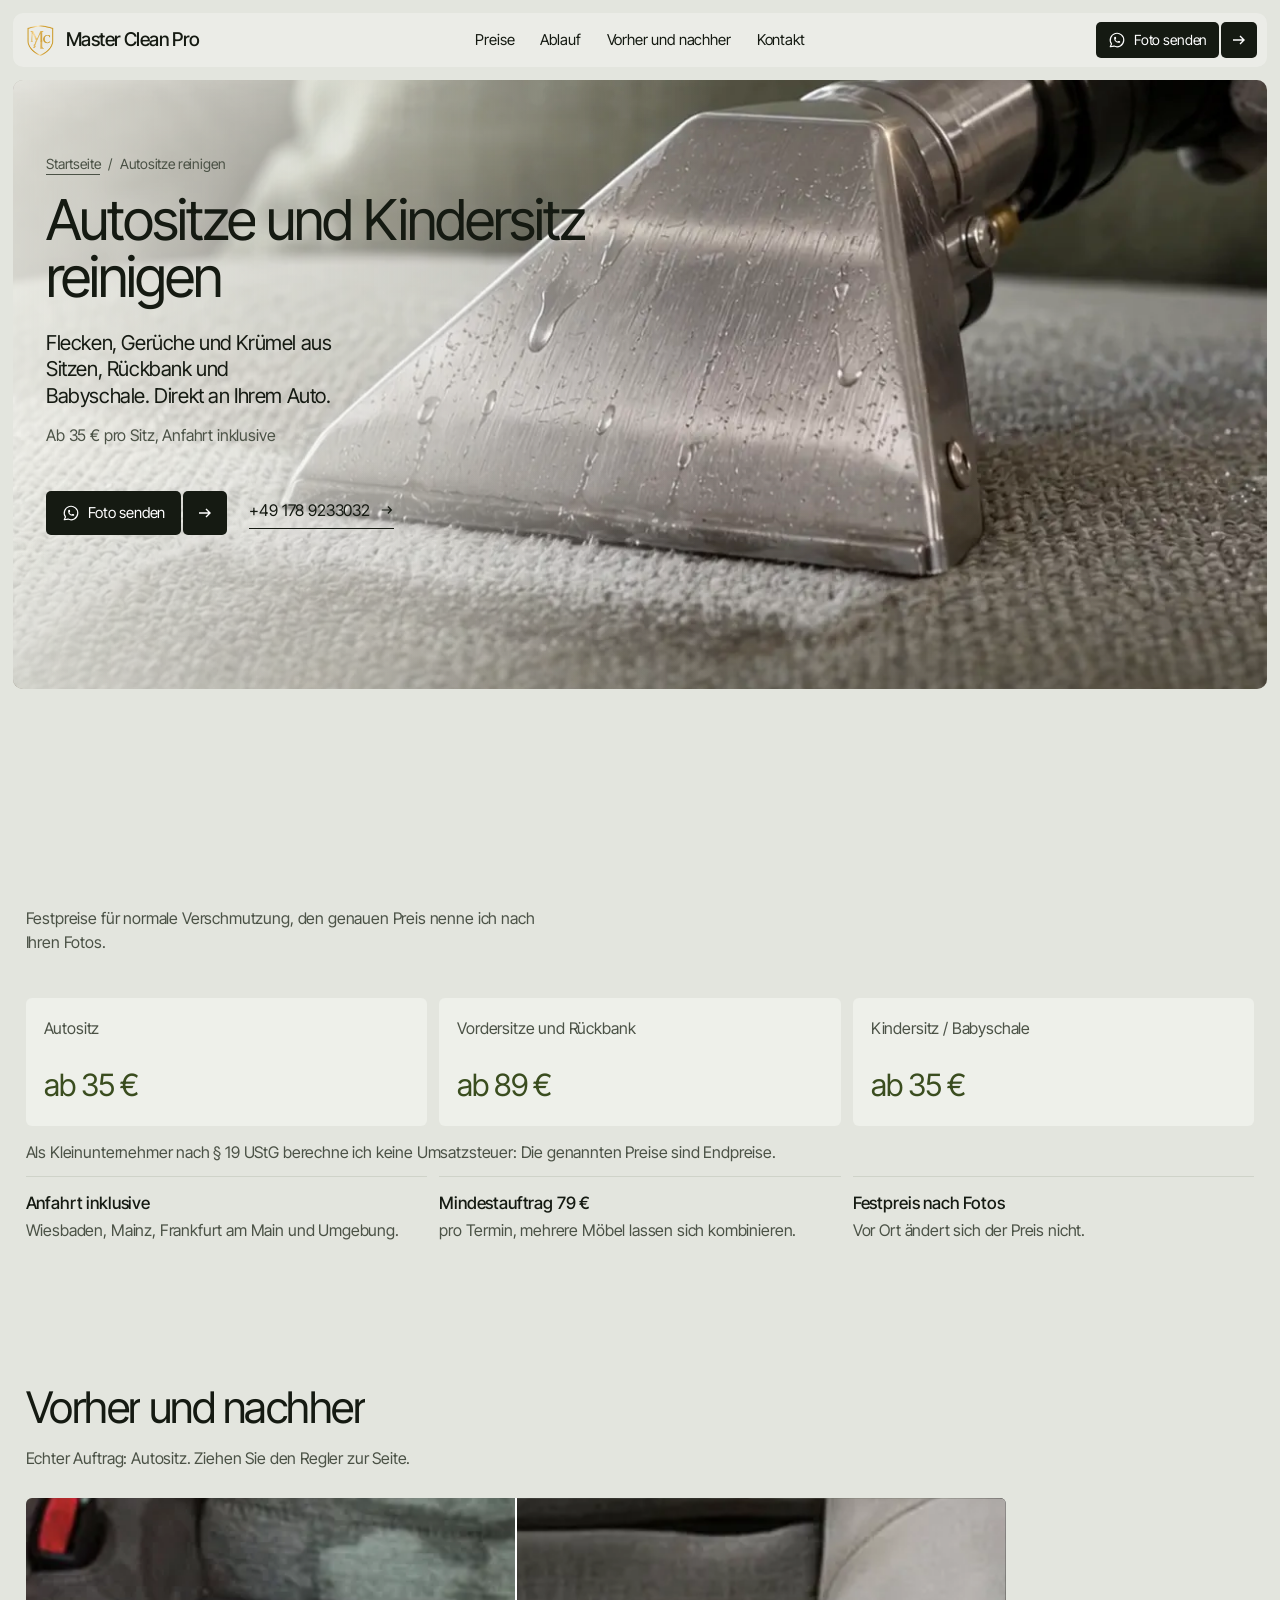
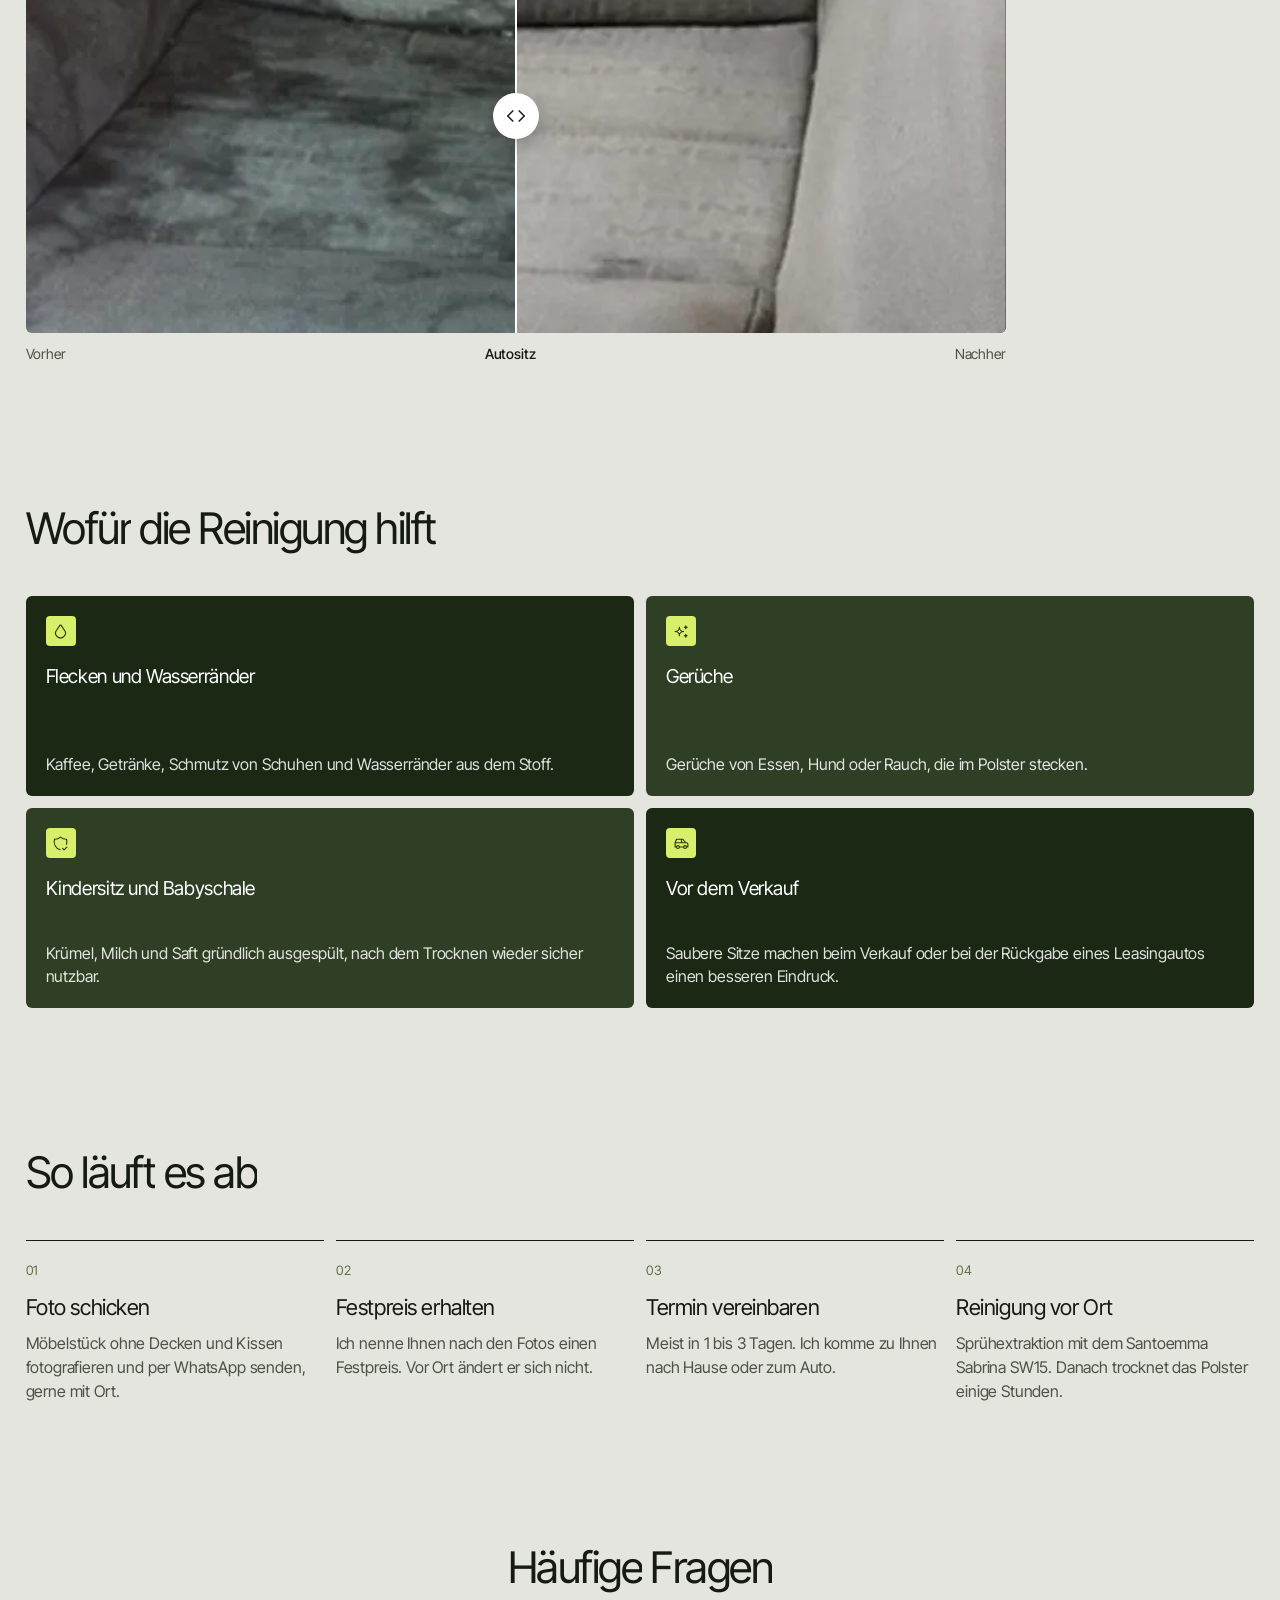
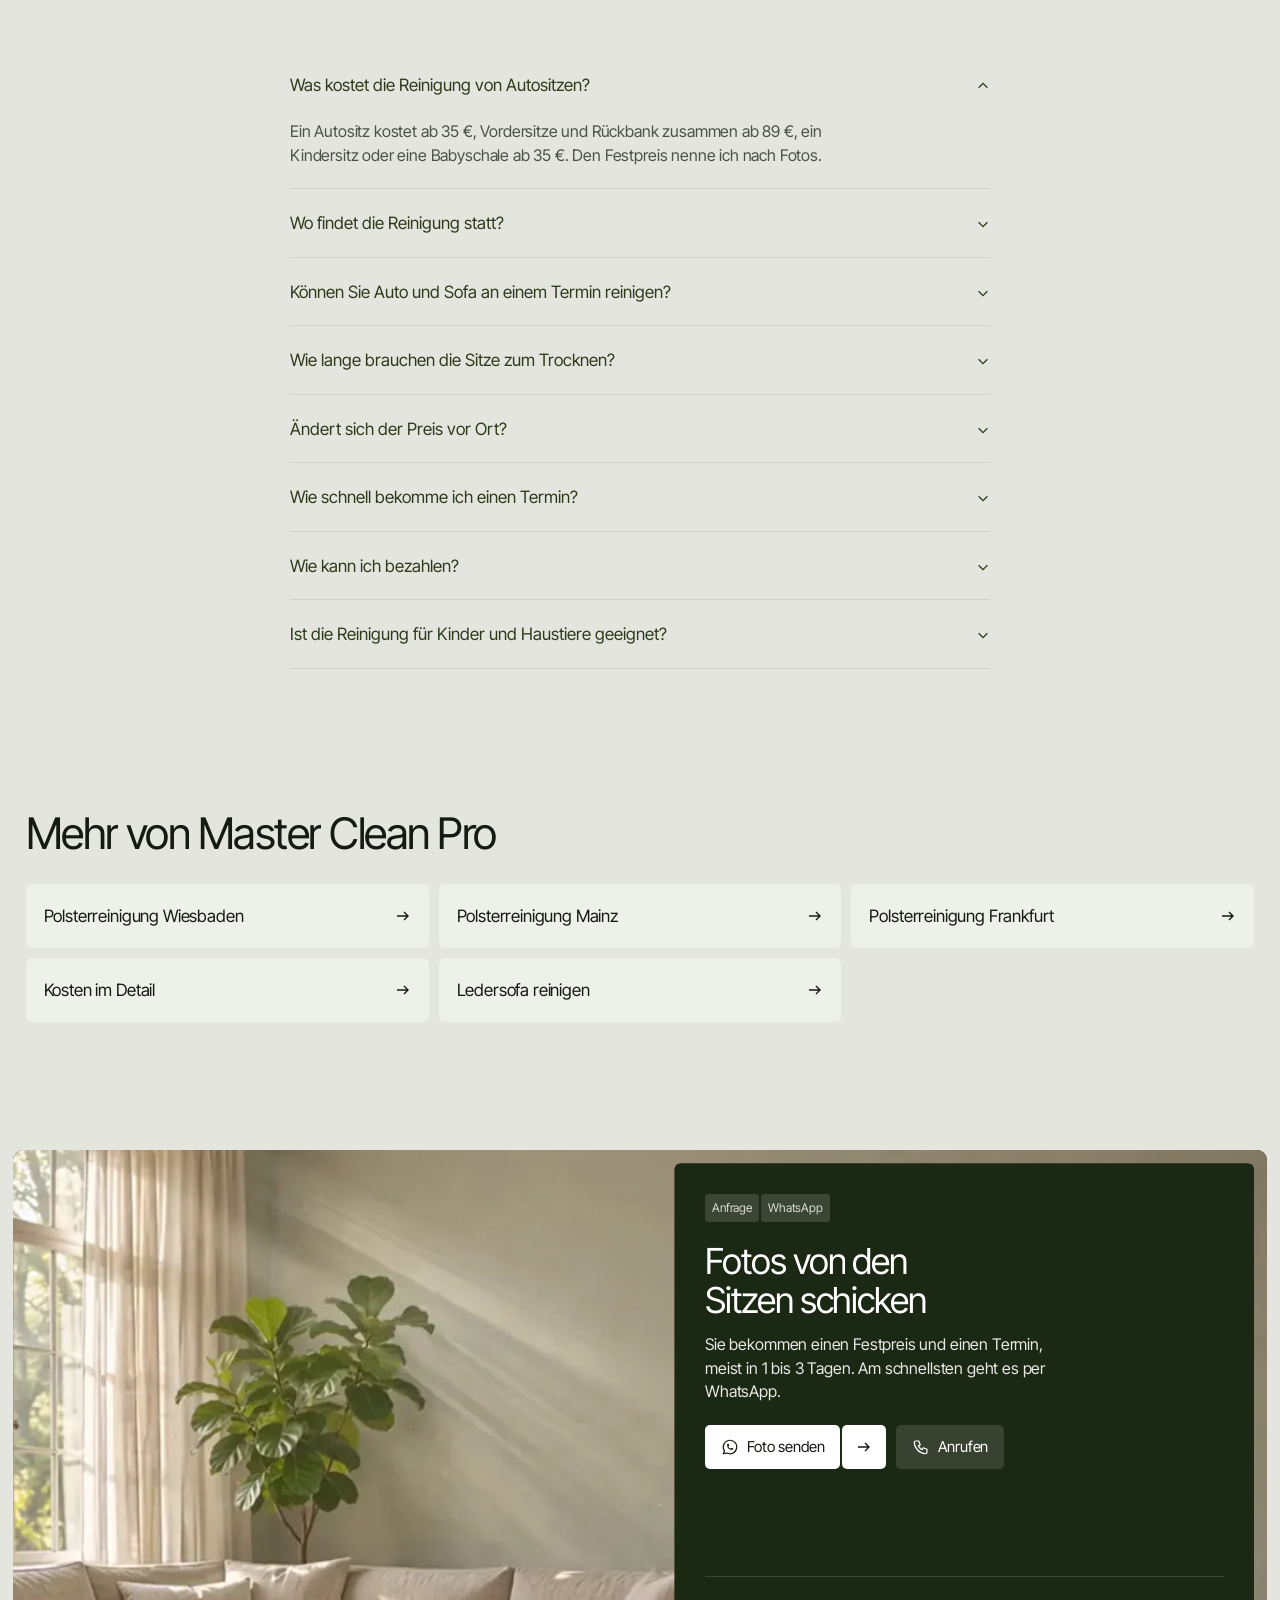
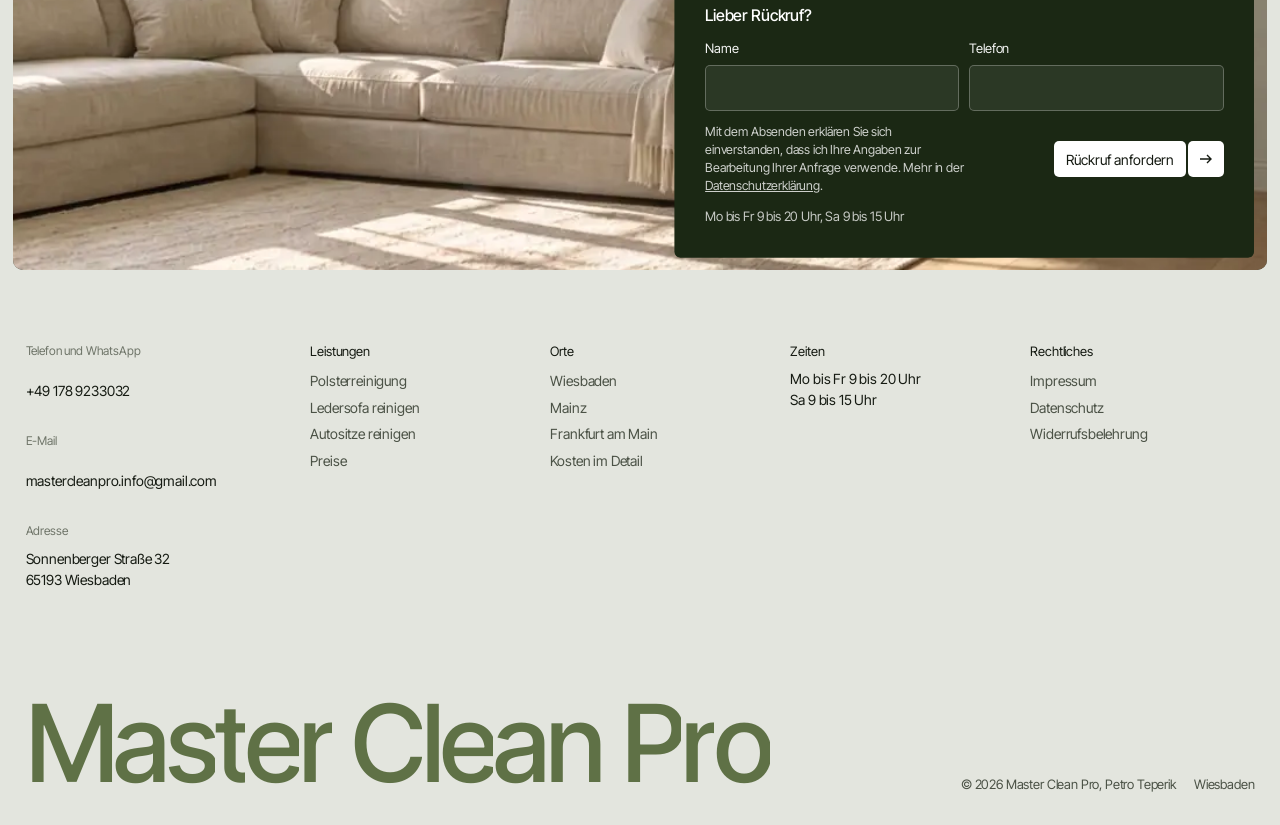
==== autositze-reinigen.html @ b805bb96 "Neue Website: Kundenweg, Leder- und Autositz-Seiten, robots/sitemap" ====
<!doctype html>
<html lang="de">
<head>
<meta charset="utf-8">
<meta name="viewport" content="width=device-width, initial-scale=1">
<title>Autositze reinigen in Wiesbaden, Mainz, Frankfurt: ab 35 € | Master Clean Pro</title>
<meta name="description" content="Autositze, Rückbank und Kindersitz vor Ort reinigen lassen: ab 35 € pro Sitz, komplett ab 89 €. Festpreis nach Fotos per WhatsApp, Anfahrt in Wiesbaden, Mainz und Frankfurt inklusive.">
<link rel="canonical" href="https://mastercleanpro.de/autositze-reinigen.html">
<meta property="og:type" content="website"><meta property="og:title" content="Autositze reinigen in Wiesbaden, Mainz, Frankfurt: ab 35 € | Master Clean Pro"><meta property="og:description" content="Autositze, Rückbank und Kindersitz vor Ort reinigen lassen: ab 35 € pro Sitz, komplett ab 89 €. Festpreis nach Fotos per WhatsApp, Anfahrt in Wiesbaden, Mainz und Frankfurt inklusive.">
<meta property="og:locale" content="de_DE"><meta name="theme-color" content="#e3e5de">
<link rel="icon" href="assets/img/mark.png">
<link rel="preload" href="assets/fonts/inter-tight-latin.woff2" as="font" type="font/woff2" crossorigin>
<link rel="stylesheet" href="assets/site.css">
<script type="application/ld+json">{"@context": "https://schema.org", "@graph": [{"@type": "BreadcrumbList", "itemListElement": [{"@type": "ListItem", "position": 1, "name": "Startseite", "item": "https://mastercleanpro.de/"}, {"@type": "ListItem", "position": 2, "name": "Autositze reinigen", "item": "https://mastercleanpro.de/autositze-reinigen.html"}]}, {"@type": "Service", "name": "Autositzreinigung", "serviceType": "Autositzreinigung", "provider": {"@id": "https://mastercleanpro.de/#business", "@type": "LocalBusiness", "name": "Master Clean Pro", "telephone": "+49 178 9233032", "address": {"@type": "PostalAddress", "streetAddress": "Sonnenberger Straße 32", "postalCode": "65193", "addressLocality": "Wiesbaden", "addressCountry": "DE"}}, "areaServed": [{"@type": "City", "name": "Wiesbaden"}, {"@type": "City", "name": "Mainz"}, {"@type": "City", "name": "Frankfurt am Main"}]}, {"@type": "FAQPage", "mainEntity": [{"@type": "Question", "name": "Was kostet die Reinigung von Autositzen?", "acceptedAnswer": {"@type": "Answer", "text": "Ein Autositz kostet ab 35 €, Vordersitze und Rückbank zusammen ab 89 €, ein Kindersitz oder eine Babyschale ab 35 €. Den Festpreis nenne ich nach Fotos."}}, {"@type": "Question", "name": "Wo findet die Reinigung statt?", "acceptedAnswer": {"@type": "Answer", "text": "Direkt an Ihrem Auto, zum Beispiel vor Ihrem Haus. Ich bringe das Sprühextraktionsgerät mit."}}, {"@type": "Question", "name": "Können Sie Auto und Sofa an einem Termin reinigen?", "acceptedAnswer": {"@type": "Answer", "text": "Ja, gerne. Dann zählt beides zusammen zum Mindestauftrag von 79 € pro Termin."}}, {"@type": "Question", "name": "Wie lange brauchen die Sitze zum Trocknen?", "acceptedAnswer": {"@type": "Answer", "text": "In der Regel einige Stunden, je nach Stoff, Temperatur und Belüftung. Lassen Sie die Fenster am besten einen Spalt offen."}}, {"@type": "Question", "name": "Ändert sich der Preis vor Ort?", "acceptedAnswer": {"@type": "Answer", "text": "Nein. Der Preis, den ich nach Ihren Fotos nenne, ist ein Festpreis. Vor Ort kommt nichts dazu."}}, {"@type": "Question", "name": "Wie schnell bekomme ich einen Termin?", "acceptedAnswer": {"@type": "Answer", "text": "Meist in 1 bis 3 Tagen. Schicken Sie die Fotos, dann schlage ich Ihnen gleich einen Termin vor."}}, {"@type": "Question", "name": "Wie kann ich bezahlen?", "acceptedAnswer": {"@type": "Answer", "text": "Bar, per Überweisung oder mit PayPal."}}, {"@type": "Question", "name": "Ist die Reinigung für Kinder und Haustiere geeignet?", "acceptedAnswer": {"@type": "Answer", "text": "Ja. Ich spüle das Polster mit dem Extraktionsgerät gründlich aus, sodass Schmutz und Rückstände entfernt werden. Nach dem vollständigen Trocknen kann das Möbelstück wieder sicher genutzt werden."}}]}]}</script>
</head>
<body id="top" class="subpage">
<a class="skip" href="#main">Zum Inhalt springen</a>
<header class="nav" id="nav">
  <a class="logo" href="index.html#top" aria-label="Master Clean Pro, Startseite"><img src="assets/img/mark.png" alt="" width="30" height="32">Master Clean Pro</a>
  <nav class="links" aria-label="Hauptmenü">
    <a href="index.html#preise">Preise</a><a href="index.html#ablauf">Ablauf</a><a href="index.html#vorher-nachher">Vorher und nachher</a><a href="index.html#kontakt">Kontakt</a>
  </nav>
  <a class="btn" href="https://wa.me/491789233032?text=Hallo%20Petro%2C%20ich%20m%C3%B6chte%20eine%20Reinigung%20anfragen.%20Fotos%20und%20meinen%20Ort%20schicke%20ich%20gleich." target="_blank" rel="noopener"><span class="lb"><svg class="i" viewBox="0 0 24 24" fill="none" stroke="currentColor" stroke-width="1.6" stroke-linecap="round" stroke-linejoin="round" aria-hidden="true"><path d="M3 21l1.65 -3.8a9 9 0 1 1 3.4 2.9l-5.05 .9" /> <path d="M9 10a.5 .5 0 0 0 1 0v-1a.5 .5 0 0 0 -1 0v1a5 5 0 0 0 5 5h1a.5 .5 0 0 0 0 -1h-1a.5 .5 0 0 0 0 1" /></svg>Foto senden</span><span class="sq" aria-hidden="true"><svg viewBox="0 0 16 16"><path d="M2 8h11M9 4l4 4-4 4"/></svg><svg viewBox="0 0 16 16"><path d="M2 8h11M9 4l4 4-4 4"/></svg></span></a>
  <button class="burger" id="burger" aria-label="Menü öffnen" aria-expanded="false" aria-controls="mnav"><i></i></button>
</header>
<div class="mnav" id="mnav" aria-hidden="true">
  <a href="index.html#preise">Preise</a><a href="index.html#ablauf">Ablauf</a><a href="index.html#vorher-nachher">Vorher und nachher</a><a href="index.html#kontakt">Kontakt</a>
  <a class="btn" href="https://wa.me/491789233032?text=Hallo%20Petro%2C%20ich%20m%C3%B6chte%20eine%20Reinigung%20anfragen.%20Fotos%20und%20meinen%20Ort%20schicke%20ich%20gleich." target="_blank" rel="noopener"><span class="lb"><svg class="i" viewBox="0 0 24 24" fill="none" stroke="currentColor" stroke-width="1.6" stroke-linecap="round" stroke-linejoin="round" aria-hidden="true"><path d="M3 21l1.65 -3.8a9 9 0 1 1 3.4 2.9l-5.05 .9" /> <path d="M9 10a.5 .5 0 0 0 1 0v-1a.5 .5 0 0 0 -1 0v1a5 5 0 0 0 5 5h1a.5 .5 0 0 0 0 -1h-1a.5 .5 0 0 0 0 1" /></svg>Foto senden</span><span class="sq" aria-hidden="true"><svg viewBox="0 0 16 16"><path d="M2 8h11M9 4l4 4-4 4"/></svg><svg viewBox="0 0 16 16"><path d="M2 8h11M9 4l4 4-4 4"/></svg></span></a>
</div>

<main id="main">
<section class="hero subhero" aria-label="Autositze und Kindersitz reinigen">
  <div class="frame">
    <div class="media" id="heroMedia"><video class="vid" muted loop playsinline preload="none" poster="assets/img/schritte-poster.webp" data-src="assets/video/schritte.mp4" data-src-m="assets/video/schritte-m.mp4" aria-hidden="true"></video></div>
    <div class="veil"></div>
    <div class="copy" id="heroCopy">
      <nav class="crumbs rv" aria-label="Brotkrumen"><a href="index.html">Startseite</a><span aria-hidden="true">/</span><span>Autositze reinigen</span></nav>
      <h1 class="split">Autositze und Kindersitz reinigen</h1>
      <p class="sub rv" data-d="350">Flecken, Gerüche und Krümel aus Sitzen, Rückbank und Babyschale. Direkt an Ihrem Auto.</p>
      <p class="facts rv" data-d="500">Ab 35 € pro Sitz, Anfahrt inklusive</p>
      <div class="acts rv" data-d="650">
        <a class="btn" href="https://wa.me/491789233032?text=Hallo%20Petro%2C%20ich%20m%C3%B6chte%20Autositze%20reinigen%20lassen.%20Fotos%20und%20meinen%20Ort%20schicke%20ich%20gleich." target="_blank" rel="noopener"><span class="lb"><svg class="i" viewBox="0 0 24 24" fill="none" stroke="currentColor" stroke-width="1.6" stroke-linecap="round" stroke-linejoin="round" aria-hidden="true"><path d="M3 21l1.65 -3.8a9 9 0 1 1 3.4 2.9l-5.05 .9" /> <path d="M9 10a.5 .5 0 0 0 1 0v-1a.5 .5 0 0 0 -1 0v1a5 5 0 0 0 5 5h1a.5 .5 0 0 0 0 -1h-1a.5 .5 0 0 0 0 1" /></svg>Foto senden</span><span class="sq" aria-hidden="true"><svg viewBox="0 0 16 16"><path d="M2 8h11M9 4l4 4-4 4"/></svg><svg viewBox="0 0 16 16"><path d="M2 8h11M9 4l4 4-4 4"/></svg></span></a>
        <a class="lnk" href="tel:+491789233032">+49 178 9233032 <svg viewBox="0 0 16 16"><path d="M2 8h11M9 4l4 4-4 4"/></svg></a>
      </div>
    </div>
  </div>
</section>
<section class="sec prices" id="preise"><div class="inner"><h2 class="h2 split">Preise Autositze</h2><p class="lead rv">Festpreise für normale Verschmutzung, den genauen Preis nenne ich nach Ihren Fotos.</p>
<div class="pgrid"><div class="pc rv"><span>Autositz</span><b>ab 35 €</b></div><div class="pc rv"><span>Vordersitze und Rückbank</span><b>ab 89 €</b></div><div class="pc rv"><span>Kindersitz / Babyschale</span><b>ab 35 €</b></div></div>
<p class="ust rv">Als Kleinunternehmer nach § 19 UStG berechne ich keine Umsatzsteuer: Die genannten Preise sind Endpreise.</p>
<div class="pfoot"><div class="rv"><b>Anfahrt inklusive</b>Wiesbaden, Mainz, Frankfurt am Main und Umgebung.</div><div class="rv"><b>Mindestauftrag 79 €</b>pro Termin, mehrere Möbel lassen sich kombinieren.</div><div class="rv"><b>Festpreis nach Fotos</b>Vor Ort ändert sich der Preis nicht.</div></div>
</div></section>
<section class="sec" style="padding-top:0"><div class="inner narrow2"><h2 class="h2 split">Vorher und nachher</h2><p class="lead rv">Echter Auftrag: Autositz. Ziehen Sie den Regler zur Seite.</p>
<div class="rv" style="margin-top:28px"><div class="ba wide" style="--x:50%"><img src="assets/img/auto-vorher.webp" width="712" height="492" alt="Autositz vor der Reinigung" loading="lazy"><img class="after" src="assets/img/auto-nachher.webp" width="712" height="492" alt="Autositz nach der Reinigung" loading="lazy"><div class="hand"><span><svg viewBox="0 0 24 24"><path d="M9 6l-6 6 6 6M15 6l6 6-6 6"/></svg></span></div><input type="range" min="0" max="100" value="50" aria-label="Vorher und nachher vergleichen: Autositz"></div>
<div class="bacap"><span>Vorher</span><b>Autositz</b><span>Nachher</span></div></div></div></section>
<section class="sec cards2" style="padding-top:0"><div class="inner"><h2 class="h2 split">Wofür die Reinigung hilft</h2><div class="c2grid"><div class="glass2 rv"><span class="chip"><svg class="i" viewBox="0 0 24 24" fill="none" stroke="currentColor" stroke-width="1.6" stroke-linecap="round" stroke-linejoin="round" aria-hidden="true"><path d="M7.502 19.423c2.602 2.105 6.395 2.105 8.996 0c2.602 -2.105 3.262 -5.708 1.566 -8.546l-4.89 -7.26c-.42 -.625 -1.287 -.803 -1.936 -.397a1.376 1.376 0 0 0 -.41 .397l-4.893 7.26c-1.695 2.838 -1.035 6.441 1.567 8.546z" /></svg></span><h3>Flecken und Wasserränder</h3><p>Kaffee, Getränke, Schmutz von Schuhen und Wasserränder aus dem Stoff.</p></div><div class="glass2 rv"><span class="chip"><svg class="i" viewBox="0 0 24 24" fill="none" stroke="currentColor" stroke-width="1.6" stroke-linecap="round" stroke-linejoin="round" aria-hidden="true"><path d="M16 18a2 2 0 0 1 2 2a2 2 0 0 1 2 -2a2 2 0 0 1 -2 -2a2 2 0 0 1 -2 2zm0 -12a2 2 0 0 1 2 2a2 2 0 0 1 2 -2a2 2 0 0 1 -2 -2a2 2 0 0 1 -2 2zm-7 12a6 6 0 0 1 6 -6a6 6 0 0 1 -6 -6a6 6 0 0 1 -6 6a6 6 0 0 1 6 6z" /></svg></span><h3>Gerüche</h3><p>Gerüche von Essen, Hund oder Rauch, die im Polster stecken.</p></div><div class="glass2 rv"><span class="chip"><svg class="i" viewBox="0 0 24 24" fill="none" stroke="currentColor" stroke-width="1.6" stroke-linecap="round" stroke-linejoin="round" aria-hidden="true"><path d="M11.46 20.846a12 12 0 0 1 -7.96 -14.846a12 12 0 0 0 8.5 -3a12 12 0 0 0 8.5 3a12 12 0 0 1 -.09 7.06" /> <path d="M15 19l2 2l4 -4" /></svg></span><h3>Kindersitz und Babyschale</h3><p>Krümel, Milch und Saft gründlich ausgespült, nach dem Trocknen wieder sicher nutzbar.</p></div><div class="glass2 rv"><span class="chip"><svg class="i" viewBox="0 0 24 24" fill="none" stroke="currentColor" stroke-width="1.6" stroke-linecap="round" stroke-linejoin="round" aria-hidden="true"><path d="M7 17m-2 0a2 2 0 1 0 4 0a2 2 0 1 0 -4 0" /> <path d="M17 17m-2 0a2 2 0 1 0 4 0a2 2 0 1 0 -4 0" /> <path d="M5 17h-2v-6l2 -5h9l4 5h1a2 2 0 0 1 2 2v4h-2m-4 0h-6m-6 -6h15m-6 0v-5" /></svg></span><h3>Vor dem Verkauf</h3><p>Saubere Sitze machen beim Verkauf oder bei der Rückgabe eines Leasingautos einen besseren Eindruck.</p></div></div></div></section>
<section class="sec nsteps" style="padding-top:0"><div class="inner"><h2 class="h2 split">So läuft es ab</h2><ol><li class="rv"><span class="no">01</span><h3>Foto schicken</h3><p>Möbelstück ohne Decken und Kissen fotografieren und per WhatsApp senden, gerne mit Ort.</p></li><li class="rv"><span class="no">02</span><h3>Festpreis erhalten</h3><p>Ich nenne Ihnen nach den Fotos einen Festpreis. Vor Ort ändert er sich nicht.</p></li><li class="rv"><span class="no">03</span><h3>Termin vereinbaren</h3><p>Meist in 1 bis 3 Tagen. Ich komme zu Ihnen nach Hause oder zum Auto.</p></li><li class="rv"><span class="no">04</span><h3>Reinigung vor Ort</h3><p>Sprühextraktion mit dem Santoemma Sabrina SW15. Danach trocknet das Polster einige Stunden.</p></li></ol></div></section>
<section class="sec faq" id="fragen" style="padding-top:0"><div class="inner"><h2 class="h2 split">Häufige Fragen</h2><ul id="faq"><li class="rv open"><button aria-expanded="true">Was kostet die Reinigung von Autositzen?<svg viewBox="0 0 16 16"><path d="m3 6 5 5 5-5"/></svg></button><div class="a"><div><p>Ein Autositz kostet ab 35 €, Vordersitze und Rückbank zusammen ab 89 €, ein Kindersitz oder eine Babyschale ab 35 €. Den Festpreis nenne ich nach Fotos.</p></div></div></li><li class="rv"><button aria-expanded="false">Wo findet die Reinigung statt?<svg viewBox="0 0 16 16"><path d="m3 6 5 5 5-5"/></svg></button><div class="a"><div><p>Direkt an Ihrem Auto, zum Beispiel vor Ihrem Haus. Ich bringe das Sprühextraktionsgerät mit.</p></div></div></li><li class="rv"><button aria-expanded="false">Können Sie Auto und Sofa an einem Termin reinigen?<svg viewBox="0 0 16 16"><path d="m3 6 5 5 5-5"/></svg></button><div class="a"><div><p>Ja, gerne. Dann zählt beides zusammen zum Mindestauftrag von 79 € pro Termin.</p></div></div></li><li class="rv"><button aria-expanded="false">Wie lange brauchen die Sitze zum Trocknen?<svg viewBox="0 0 16 16"><path d="m3 6 5 5 5-5"/></svg></button><div class="a"><div><p>In der Regel einige Stunden, je nach Stoff, Temperatur und Belüftung. Lassen Sie die Fenster am besten einen Spalt offen.</p></div></div></li><li class="rv"><button aria-expanded="false">Ändert sich der Preis vor Ort?<svg viewBox="0 0 16 16"><path d="m3 6 5 5 5-5"/></svg></button><div class="a"><div><p>Nein. Der Preis, den ich nach Ihren Fotos nenne, ist ein Festpreis. Vor Ort kommt nichts dazu.</p></div></div></li><li class="rv"><button aria-expanded="false">Wie schnell bekomme ich einen Termin?<svg viewBox="0 0 16 16"><path d="m3 6 5 5 5-5"/></svg></button><div class="a"><div><p>Meist in 1 bis 3 Tagen. Schicken Sie die Fotos, dann schlage ich Ihnen gleich einen Termin vor.</p></div></div></li><li class="rv"><button aria-expanded="false">Wie kann ich bezahlen?<svg viewBox="0 0 16 16"><path d="m3 6 5 5 5-5"/></svg></button><div class="a"><div><p>Bar, per Überweisung oder mit PayPal.</p></div></div></li><li class="rv"><button aria-expanded="false">Ist die Reinigung für Kinder und Haustiere geeignet?<svg viewBox="0 0 16 16"><path d="m3 6 5 5 5-5"/></svg></button><div class="a"><div><p>Ja. Ich spüle das Polster mit dem Extraktionsgerät gründlich aus, sodass Schmutz und Rückstände entfernt werden. Nach dem vollständigen Trocknen kann das Möbelstück wieder sicher genutzt werden.</p></div></div></li></ul></div></section>
<section class="sec rels" style="padding-top:0"><div class="inner"><h2 class="h2 split">Mehr von Master Clean Pro</h2><div class="rgrid"><a class="rl rv" href="index.html">Polsterreinigung Wiesbaden<svg viewBox="0 0 16 16"><path d="M2 8h11M9 4l4 4-4 4"/></svg></a><a class="rl rv" href="polsterreinigung-mainz.html">Polsterreinigung Mainz<svg viewBox="0 0 16 16"><path d="M2 8h11M9 4l4 4-4 4"/></svg></a><a class="rl rv" href="polsterreinigung-frankfurt.html">Polsterreinigung Frankfurt<svg viewBox="0 0 16 16"><path d="M2 8h11M9 4l4 4-4 4"/></svg></a><a class="rl rv" href="polsterreinigung-kosten.html">Kosten im Detail<svg viewBox="0 0 16 16"><path d="M2 8h11M9 4l4 4-4 4"/></svg></a><a class="rl rv" href="ledersofa-reinigen.html">Ledersofa reinigen<svg viewBox="0 0 16 16"><path d="M2 8h11M9 4l4 4-4 4"/></svg></a></div></div></section>
<section class="cta" id="kontakt" aria-labelledby="t-cta">
  <div class="frame" id="ctaFrame">
    <div class="bg" id="ctaBg" aria-hidden="true"><video class="vid" muted loop playsinline preload="none" poster="assets/img/anfrage-poster.webp" data-src="assets/video/anfrage.mp4" data-src-m="assets/video/anfrage-m.mp4"></video></div>
    <div class="panel on-dark" id="ctaPanel">
      <span class="tag on-dark"><span>Anfrage</span><span>WhatsApp</span></span>
      <h2 class="split" id="t-cta">Fotos von den Sitzen schicken</h2>
      <p class="ptxt">Sie bekommen einen Festpreis und einen Termin, meist in 1 bis 3 Tagen. Am schnellsten geht es per WhatsApp.</p>
      <div class="acts">
        <a class="btn light" href="https://wa.me/491789233032?text=Hallo%20Petro%2C%20ich%20m%C3%B6chte%20Autositze%20reinigen%20lassen.%20Fotos%20und%20meinen%20Ort%20schicke%20ich%20gleich." target="_blank" rel="noopener"><span class="lb"><svg class="i" viewBox="0 0 24 24" fill="none" stroke="currentColor" stroke-width="1.6" stroke-linecap="round" stroke-linejoin="round" aria-hidden="true"><path d="M3 21l1.65 -3.8a9 9 0 1 1 3.4 2.9l-5.05 .9" /> <path d="M9 10a.5 .5 0 0 0 1 0v-1a.5 .5 0 0 0 -1 0v1a5 5 0 0 0 5 5h1a.5 .5 0 0 0 0 -1h-1a.5 .5 0 0 0 0 1" /></svg>Foto senden</span><span class="sq" aria-hidden="true"><svg viewBox="0 0 16 16"><path d="M2 8h11M9 4l4 4-4 4"/></svg><svg viewBox="0 0 16 16"><path d="M2 8h11M9 4l4 4-4 4"/></svg></span></a>
        <a class="btn" href="tel:+491789233032"><span class="lb" style="background:rgba(255,255,255,.12)"><svg class="i" viewBox="0 0 24 24" fill="none" stroke="currentColor" stroke-width="1.6" stroke-linecap="round" stroke-linejoin="round" aria-hidden="true"><path d="M5 4h4l2 5l-2.5 1.5a11 11 0 0 0 5 5l1.5 -2.5l5 2v4a2 2 0 0 1 -2 2a16 16 0 0 1 -15 -15a2 2 0 0 1 2 -2" /></svg>Anrufen</span></a>
      </div>
      <form class="form" id="form" action="mailto:mastercleanpro.info@gmail.com" method="post" enctype="text/plain" novalidate>
        <h3>Lieber Rückruf?</h3>
        <div class="flds"><label>Name<input name="name" autocomplete="name" required></label><label>Telefon<input name="phone" type="tel" autocomplete="tel" inputmode="tel" required></label></div>
        <label class="hp" aria-hidden="true">Website<input name="website" tabindex="-1" autocomplete="off"></label>
        <div class="row2"><small>Mit dem Absenden erklären Sie sich einverstanden, dass ich Ihre Angaben zur Bearbeitung Ihrer Anfrage verwende. Mehr in der <a href="datenschutz.html">Datenschutzerklärung</a>.</small>
        <button class="btn light sm" type="submit"><span class="lb">Rückruf anfordern</span><span class="sq" aria-hidden="true"><svg viewBox="0 0 16 16"><path d="M2 8h11M9 4l4 4-4 4"/></svg><svg viewBox="0 0 16 16"><path d="M2 8h11M9 4l4 4-4 4"/></svg></span></button></div>
        <p class="st" id="formSt" role="status" hidden></p>
      </form>
      <p class="hours">Mo bis Fr 9 bis 20 Uhr, Sa 9 bis 15 Uhr</p>
    </div>
  </div>
</section>
</main>
<footer class="foot">
  <div class="inner">
    <div class="fgrid">
      <div>
        <h6>Telefon und WhatsApp</h6><div class="v"><a href="tel:+491789233032">+49 178 9233032</a></div>
        <h6>E-Mail</h6><div class="v"><a href="mailto:mastercleanpro.info@gmail.com">mastercleanpro.info@gmail.com</a></div>
        <h6>Adresse</h6><div class="v">Sonnenberger Straße 32<br>65193 Wiesbaden</div>
      </div>
      <div><div class="t">Leistungen</div>
        <a class="l" href="index.html#leistungen">Polsterreinigung</a><a class="l" href="ledersofa-reinigen.html">Ledersofa reinigen</a><a class="l" href="autositze-reinigen.html">Autositze reinigen</a><a class="l" href="index.html#preise">Preise</a></div>
      <div><div class="t">Orte</div>
        <a class="l" href="index.html#gebiet">Wiesbaden</a><a class="l" href="polsterreinigung-mainz.html">Mainz</a><a class="l" href="polsterreinigung-frankfurt.html">Frankfurt am Main</a><a class="l" href="polsterreinigung-kosten.html">Kosten im Detail</a></div>
      <div><div class="t">Zeiten</div>
        <div class="v">Mo bis Fr 9 bis 20 Uhr<br>Sa 9 bis 15 Uhr</div></div>
      <div><div class="t">Rechtliches</div>
        <a class="l" href="impressum.html">Impressum</a><a class="l" href="datenschutz.html">Datenschutz</a><a class="l" href="widerruf.html">Widerrufsbelehrung</a></div>
    </div>
    <div class="fbot">
      <div class="word" id="fword" data-word="Master Clean Pro" aria-hidden="true"></div>
      <div class="fmeta"><span>© 2026 Master Clean Pro, Petro Teperik</span><span>Wiesbaden</span></div>
    </div>
  </div>
</footer>

<div class="mbar" id="mbar">
  <a href="https://wa.me/491789233032?text=Hallo%20Petro%2C%20ich%20m%C3%B6chte%20eine%20Reinigung%20anfragen.%20Fotos%20und%20meinen%20Ort%20schicke%20ich%20gleich." target="_blank" rel="noopener"><svg class="i" viewBox="0 0 24 24" fill="none" stroke="currentColor" stroke-width="1.6" stroke-linecap="round" stroke-linejoin="round" aria-hidden="true"><path d="M3 21l1.65 -3.8a9 9 0 1 1 3.4 2.9l-5.05 .9" /> <path d="M9 10a.5 .5 0 0 0 1 0v-1a.5 .5 0 0 0 -1 0v1a5 5 0 0 0 5 5h1a.5 .5 0 0 0 0 -1h-1a.5 .5 0 0 0 0 1" /></svg>Foto senden</a>
  <a href="tel:+491789233032"><svg class="i" viewBox="0 0 24 24" fill="none" stroke="currentColor" stroke-width="1.6" stroke-linecap="round" stroke-linejoin="round" aria-hidden="true"><path d="M5 4h4l2 5l-2.5 1.5a11 11 0 0 0 5 5l1.5 -2.5l5 2v4a2 2 0 0 1 -2 2a16 16 0 0 1 -15 -15a2 2 0 0 1 2 -2" /></svg>Anrufen</a>
</div>

<script src="assets/js/lenis.min.js" defer></script>
<script src="assets/js/site.js" defer></script>
</body>
</html>
---- assets/site.css ----
/* Master Clean Pro auf Basis des Terrena-Systems (Tokens, Rahmen, Split-Buttons, Reveals). */
@font-face{font-family:"Inter Tight";src:url(fonts/inter-tight-latin.woff2) format("woff2");font-weight:300 700;font-style:normal;font-display:swap}
:root{
  --bg:#e3e5de;--bg-2:#eceee8;--card:#eef0ea;--ink:#151a12;--ink-2:#4b5246;--muted:#6f7569;--line:#cfd3c9;
  --panel:#1b2814;--moss:#5f7146;--moss-2:#6f8250;--lime:#d7ef6b;
  --r:10px;--gutter:clamp(10px,1vw,14px);--pad:clamp(16px,2vw,28px);--ease:cubic-bezier(.22,1,.36,1);
  --wrap:1360px;--navh:54px
}
*{box-sizing:border-box;margin:0;padding:0}
html.lenis,html.lenis body{height:auto}.lenis.lenis-smooth{scroll-behavior:auto!important}
html{-webkit-text-size-adjust:100%}
body{background:var(--bg);color:var(--ink);font-family:"Inter Tight",system-ui,sans-serif;font-weight:400;letter-spacing:-.01em;
  -webkit-font-smoothing:antialiased;overflow-x:hidden;font-size:16px;line-height:1.5}
img,video,canvas{display:block;max-width:100%}
a{color:inherit;text-decoration:none}
button{font:inherit;color:inherit;background:none;border:0;cursor:pointer}
.i{width:1em;height:1em;flex:none}
.skip{position:absolute;left:-999px;top:8px;background:var(--ink);color:#fff;padding:8px 12px;border-radius:5px;z-index:100}
.skip:focus{left:8px}
:focus-visible{outline:2px solid var(--moss);outline-offset:3px;border-radius:4px}

/* Tag (Pill-Paar) */
.tag{display:inline-flex;gap:2px;font-size:12px;color:var(--ink-2)}
.tag span{background:rgba(120,130,110,.18);padding:5px 7px;border-radius:3px}
.on-dark .tag span,.tag.on-dark span{background:rgba(255,255,255,.14);color:rgba(255,255,255,.8)}

/* Split-Button */
.btn{display:inline-flex;gap:2px;align-items:stretch;height:44px;font-size:15px;white-space:nowrap}
.btn .lb{display:inline-flex;align-items:center;gap:8px;padding:0 16px;border-radius:5px;background:var(--ink);color:#fff;transition:background .5s var(--ease)}
.btn .lb .i{font-size:18px}
.btn .sq{position:relative;width:44px;border-radius:5px;background:var(--ink);color:#fff;overflow:hidden;transition:background .5s var(--ease)}
.btn .sq svg{position:absolute;left:50%;top:50%;width:16px;height:16px;margin:-8px 0 0 -8px;fill:none;stroke:currentColor;stroke-width:1.4;transition:transform .5s var(--ease)}
.btn .sq svg+svg{transform:translateX(-260%)}
.btn:hover .lb,.btn:hover .sq{background:#2c3a22}
.btn:hover .sq svg:first-child{transform:translateX(260%)}.btn:hover .sq svg+svg{transform:none}
.btn:active{transform:translateY(1px)}
.btn.light .lb,.btn.light .sq{background:#fff;color:var(--ink)}
.btn.light:hover .lb,.btn.light:hover .sq{background:var(--lime)}
.btn.sm{height:36px;font-size:14px}.btn.sm .sq{width:36px}.btn.sm .lb{padding:0 12px}
.lnk{display:inline-flex;align-items:center;gap:10px;font-size:16px;padding-bottom:6px;border-bottom:1px solid currentColor}
.lnk svg{width:14px;height:14px;fill:none;stroke:currentColor;stroke-width:1.4;transition:transform .5s var(--ease)}
.lnk:hover svg{transform:translateX(5px)}

/* Reveals */
/* ohne blur(): WebKit (Safari) stürzt mit blur-Reveals + backdrop-filter ab */
.rv{opacity:0;transform:translateY(28px);transition:opacity 1.1s var(--ease),transform 1.1s var(--ease)}
.rv.in{opacity:1;transform:none}
.split .w{display:inline-block;overflow:hidden;vertical-align:top;padding-bottom:.08em;margin-bottom:-.08em}
.split .w>span{display:inline-block;transform:translateY(105%);transition:transform 1.1s var(--ease)}
.split.in .w>span{transform:none}
.dim{color:var(--ink-2)}

/* NAV */
.nav{position:fixed;top:var(--gutter);left:var(--gutter);right:var(--gutter);height:var(--navh);padding:0 10px 0 14px;border-radius:var(--r);
  background:rgba(236,238,233,.84);backdrop-filter:blur(14px);-webkit-backdrop-filter:blur(14px);z-index:50;display:flex;align-items:center;justify-content:space-between;
  transition:transform .6s var(--ease)}
.nav.hide{transform:translateY(calc(-100% - 20px))}
.logo{display:flex;align-items:center;gap:9px;font-size:19px;font-weight:500;letter-spacing:-.03em}
.logo img{width:30px;height:32px}
.nav .links{position:absolute;left:50%;transform:translateX(-50%);display:flex;gap:26px;font-size:15px}
.nav .links a{position:relative;padding:4px 0}
.nav .links a::after{content:"";position:absolute;left:0;right:0;bottom:0;height:1px;background:currentColor;transform:scaleX(0);transform-origin:right;transition:transform .5s var(--ease)}
.nav .links a:hover::after{transform:scaleX(1);transform-origin:left}
.nav .btn{height:36px;font-size:14px}.nav .btn .sq{width:36px}.nav .btn .lb{padding:0 12px}
.burger{display:none;width:44px;height:44px;border-radius:6px;background:var(--ink);position:relative}
.burger i{position:absolute;left:50%;top:50%;width:16px;height:1.5px;margin:-.75px 0 0 -8px;background:#fff;box-shadow:0 -5px 0 #fff,0 5px 0 #fff;transition:.4s var(--ease)}
.menu-open .burger i{box-shadow:none;transform:rotate(45deg)}
.menu-open .burger i::after{content:"";position:absolute;inset:0;background:#fff;transform:rotate(90deg)}
.mnav{position:fixed;inset:0;z-index:49;background:rgba(227,229,222,.97);backdrop-filter:blur(10px);display:flex;flex-direction:column;justify-content:center;
  gap:14px;padding:0 24px;opacity:0;pointer-events:none;transition:opacity .5s var(--ease)}
.mnav a{font-size:38px;letter-spacing:-.03em;line-height:1.15}
.mnav .btn{margin-top:18px;font-size:16px}
.menu-open .mnav{opacity:1;pointer-events:auto}

/* HERO */
.hero{height:100svh;min-height:600px;max-height:1100px;padding:calc(2*var(--gutter) + var(--navh)) var(--gutter) var(--gutter)}
.hero .frame{position:relative;height:100%;border-radius:var(--r);overflow:hidden;background:#d8d6cd}
.hero .media{position:absolute;inset:0;will-change:transform}
.hero .media img,.hero .media video{position:absolute;inset:0;width:100%;height:100%;object-fit:cover;object-position:right center}
.hero .media img.kb{animation:kb 22s var(--ease) infinite alternate;transform-origin:70% 55%}
@keyframes kb{from{transform:scale(1.02) rotate(0)}to{transform:scale(1.09) rotate(.8deg)}}
.hero canvas{position:absolute;inset:0;width:100%;height:100%;pointer-events:none}
.hero .veil{position:absolute;inset:0;background:linear-gradient(90deg,rgba(246,243,236,.86) 0,rgba(246,243,236,.55) 34%,transparent 58%),linear-gradient(0deg,rgba(20,24,18,.22),transparent 35%)}
.hero .copy{position:absolute;left:clamp(18px,2.6vw,38px);top:clamp(40px,12%,130px);max-width:min(560px,52%);color:var(--ink)}
.hero h1{font-weight:400;font-size:clamp(40px,4.8vw,72px);line-height:1.02;letter-spacing:-.035em}
.hero .sub{margin-top:clamp(16px,2vw,24px);font-size:clamp(18px,1.6vw,23px);line-height:1.3;letter-spacing:-.02em;max-width:24ch}
.hero .facts{margin-top:14px;font-size:15px;color:var(--ink-2)}
.hero .acts{margin-top:clamp(24px,3.4vw,44px);display:flex;gap:22px;align-items:center;flex-wrap:wrap}
.hero .card{position:absolute;left:clamp(14px,1.8vw,22px);bottom:clamp(14px,1.8vw,22px);width:min(360px,calc(100% - 28px));padding:10px;display:flex;gap:16px;border-radius:8px;
  background:rgba(62,74,52,.6);backdrop-filter:blur(16px);-webkit-backdrop-filter:blur(16px);border:1px solid rgba(255,255,255,.14);color:#fff}
.hero .card .th{width:96px;height:96px;border-radius:4px;overflow:hidden;flex:none;background:#eceee9}
.hero .card .th img{width:100%;height:100%;object-fit:cover;transition:transform 1.2s var(--ease)}
.hero .card:hover .th img{transform:scale(1.08) rotate(4deg)}
.hero .card b{display:block;font-weight:500;font-size:16px;margin-top:4px}
.hero .card small{display:block;font-size:13px;opacity:.9;margin:4px 0 12px;line-height:1.35}
.word{position:absolute;right:clamp(10px,1.5vw,22px);bottom:clamp(-8px,-.5vw,0px);display:flex;font-weight:500;font-size:clamp(70px,11vw,200px);line-height:.95;
  letter-spacing:-.05em;color:#fff;pointer-events:none;text-shadow:0 2px 40px rgba(20,24,18,.25)}
.word .ch{display:inline-block;overflow:hidden;padding-right:.01em}
.word .ch>span{display:inline-block;transform:translateY(110%) rotate(12deg);transform-origin:0 100%;transition:transform 1.4s var(--ease)}
.word.in .ch>span{transform:none}

/* Sections */
.sec{padding:clamp(80px,10vw,140px) var(--pad)}
.inner{max-width:var(--wrap);margin:0 auto}
.h2{font-weight:400;font-size:clamp(32px,3.4vw,50px);line-height:1.05;letter-spacing:-.035em;margin-top:14px}
.lead{font-size:17px;color:var(--ink-2);max-width:60ch;margin-top:16px;line-height:1.5}
.head{display:flex;justify-content:space-between;align-items:flex-end;gap:24px;margin-bottom:clamp(36px,5vw,64px);flex-wrap:wrap}

/* 01 Problem */
.prob{text-align:center}
.island{position:relative;width:min(980px,100%);margin:clamp(20px,4vw,40px) auto 0;aspect-ratio:16/10}
.island .float{position:absolute;inset:6% 10%;animation:float 7s ease-in-out infinite}
.island .float img{width:100%;height:100%;object-fit:cover;border-radius:50% 50% 46% 54%/56% 52% 48% 44%;
  -webkit-mask-image:radial-gradient(ellipse 50% 50% at 50% 50%,#000 70%,transparent 100%);mask-image:radial-gradient(ellipse 50% 50% at 50% 50%,#000 70%,transparent 100%)}
@keyframes float{0%,100%{transform:translateY(-10px) rotate(-.4deg)}50%{transform:translateY(10px) rotate(.4deg)}}
.stat{position:absolute;width:clamp(160px,15vw,200px);padding:12px 14px 14px;border-radius:4px;background:rgba(80,94,66,.74);backdrop-filter:blur(10px);-webkit-backdrop-filter:blur(10px);
  color:#fff;text-align:left;opacity:0;transform:translateY(20px) scale(.96);transition:opacity 1s var(--ease),transform 1s var(--ease)}
.stat.in{opacity:1;transform:none}
.stat .n{font-size:clamp(24px,2.2vw,30px);margin-bottom:10px;letter-spacing:-.02em}
.stat .l{font-size:13px;line-height:1.35;opacity:.95}
.s1{left:0;top:16%}.s2{right:0;top:22%}.s3{left:57%;bottom:4%}
.para{max-width:780px;margin:clamp(30px,5vw,60px) auto 0;text-align:left;font-size:clamp(21px,1.9vw,26px);line-height:1.3;letter-spacing:-.02em}
.para .pw{color:rgba(80,92,70,.3);transition:color .35s}.para .pw.on{color:#3d4f22}

/* 02 Leistungen */
.grid4{display:grid;grid-template-columns:repeat(4,1fr);gap:12px}
.svc{background:var(--card);border-radius:6px;padding:18px;aspect-ratio:9/10;min-height:270px;display:flex;flex-direction:column}
.chip{width:30px;height:30px;border-radius:4px;background:#344a1c;color:var(--lime);display:grid;place-items:center;font-size:17px}
.svc h3{font-weight:400;font-size:clamp(19px,1.5vw,22px);line-height:1.15;margin-top:18px;letter-spacing:-.02em}
.svc p{font-size:14px;line-height:1.45;color:var(--ink-2);margin-top:10px}
.svc .ft{margin-top:auto;display:flex;align-items:center;justify-content:space-between;gap:10px;padding-top:16px}
.svc .pr{font-size:15px}.svc .pr b{font-weight:500;font-size:20px;letter-spacing:-.02em}
.ph{border-radius:6px;overflow:hidden;aspect-ratio:9/10;min-height:270px;position:relative}
.ph img{width:100%;height:100%;object-fit:cover;transform:scale(1.15);transition:transform 1.6s var(--ease)}
.ph.in img{transform:none}.ph:hover img{transform:scale(1.05)}
.ph figcaption{position:absolute;left:0;right:0;bottom:0;padding:28px 12px 10px;font-size:13px;color:#fff;background:linear-gradient(0deg,rgba(20,24,18,.55),transparent)}
.c2{grid-column:2}.c3{grid-column:3}.c1{grid-column:1}.c4{grid-column:4}

/* 03 Ablauf */
.how{height:340vh;padding:0 var(--gutter);position:relative}
.how .stick{position:sticky;top:0;height:100svh;padding:calc(2*var(--gutter) + var(--navh)) 0 var(--gutter)}
.how .frame{position:relative;height:100%;border-radius:var(--r);overflow:hidden;background:#cfd2cb}
.how .media{position:absolute;inset:0 30% 0 0;overflow:hidden}
.how .media img{width:100%;height:100%;object-fit:cover;object-position:center 30%;animation:orbit 18s ease-in-out infinite alternate}
@keyframes orbit{from{transform:scale(1.06) translate(-1.5%,0) rotate(-.6deg)}to{transform:scale(1.12) translate(1.5%,-1%) rotate(.6deg)}}
.how .panel{position:absolute;top:clamp(10px,1vw,14px);right:clamp(10px,1vw,14px);bottom:clamp(10px,1vw,14px);width:min(48%,580px);background:var(--panel);border-radius:6px;
  padding:clamp(20px,2.4vw,34px);color:#fff;display:flex;flex-direction:column}
.how h2{font-weight:400;font-size:clamp(24px,2.2vw,32px);letter-spacing:-.03em;line-height:1.1;margin-top:16px;max-width:16ch}
.steps{margin-top:clamp(22px,5vh,56px);display:flex;flex-direction:column;gap:2px}
.steps button{text-align:left;font-size:clamp(30px,3vw,44px);line-height:1.14;letter-spacing:-.03em;color:rgba(255,255,255,.35);filter:blur(2px);width:max-content;
  transition:color .6s var(--ease),filter .6s var(--ease),transform .6s var(--ease)}
.steps button.on{color:#fff;filter:none;transform:translateX(6px)}
.how .bot{margin-top:auto;display:flex;gap:clamp(18px,3vw,40px);align-items:flex-end}
.how .bot .th{width:clamp(84px,8vw,112px);aspect-ratio:1;border-radius:5px;border:3px solid rgba(255,255,255,.12);overflow:hidden;flex:none}
.how .bot .th img{width:100%;height:100%;object-fit:cover}
.how .txt{max-width:300px;margin-left:auto}
.how .txt h4{font-weight:500;font-size:16px;margin-bottom:8px}
.how .txt p{font-size:14px;line-height:1.45;opacity:.86}
.swap{animation:swap .7s var(--ease)}
@keyframes swap{from{opacity:0;transform:translateY(10px)}to{opacity:1;transform:none}}
.bars{display:flex;gap:4px;margin-top:22px}
.bars i{flex:1;height:2px;background:rgba(255,255,255,.18);position:relative;overflow:hidden}
.bars i b{position:absolute;inset:0;background:var(--lime);transform:scaleX(0);transform-origin:left}
.how .panel .btn{margin-top:20px;align-self:flex-start}

/* 04 Preise + Rechner */
.tabs{display:flex;gap:6px;flex-wrap:wrap}
.tabs button{height:40px;padding:0 14px;border-radius:5px;font-size:15px;color:var(--ink-2);background:rgba(120,130,110,.12);transition:background .4s var(--ease),color .4s}
.tabs button[aria-selected=true]{background:var(--ink);color:#fff}
.calc{display:grid;grid-template-columns:1.25fr 1fr;gap:12px;align-items:start}
.items{display:grid;grid-template-columns:1fr 1fr;gap:12px}
.item{background:var(--card);border-radius:6px;padding:16px;display:flex;flex-direction:column;gap:6px;min-height:150px;transition:box-shadow .4s var(--ease)}
.item.has{box-shadow:inset 0 0 0 1.5px var(--moss)}
.item .t{display:flex;align-items:center;gap:10px;font-size:17px;letter-spacing:-.01em}
.item .t .i{font-size:22px;color:var(--moss)}
.item .d{font-size:13.5px;color:var(--ink-2)}
.item .row{margin-top:auto;display:flex;align-items:center;justify-content:space-between;padding-top:10px}
.item .p{font-size:20px;letter-spacing:-.02em}.item .p small{font-size:13px;color:var(--ink-2)}
.qty{display:flex;align-items:center;gap:4px}
.qty button{width:44px;height:44px;border-radius:5px;background:#fff;display:grid;place-items:center;font-size:18px;transition:background .3s}
.qty button:hover{background:var(--lime)}
.qty output{min-width:26px;text-align:center;font-size:17px}
.item.ask .row a{font-size:14px;border-bottom:1px solid currentColor}
.sum{position:sticky;top:calc(var(--navh) + 2*var(--gutter) + 10px);background:var(--panel);color:#fff;border-radius:6px;padding:clamp(20px,2.4vw,30px);display:flex;flex-direction:column;gap:16px}
.sum .lbl{font-size:13px;opacity:.75}
.sum .tot{font-size:clamp(40px,4vw,58px);letter-spacing:-.04em;line-height:1}
.sum .list{font-size:14px;opacity:.88;min-height:20px}
.goal{display:flex;flex-direction:column;gap:8px;font-size:13px;opacity:.95}
.goal .bar{height:3px;background:rgba(255,255,255,.18);position:relative;border-radius:2px;overflow:hidden}
.goal .bar b{position:absolute;inset:0;background:var(--lime);transform:scaleX(0);transform-origin:left;transition:transform .6s var(--ease)}
.chips{display:flex;flex-wrap:wrap;gap:6px}
.chips button{height:38px;padding:0 12px;border-radius:5px;font-size:14px;background:rgba(255,255,255,.1);color:#fff;transition:background .3s}
.chips button[aria-pressed=true]{background:var(--lime);color:var(--ink)}
.sum .q{font-size:14px;margin-bottom:-6px;opacity:.85}
.sum .note{font-size:13px;opacity:.75;line-height:1.45}
.sum .btn{align-self:stretch}.sum .btn .lb{flex:1;justify-content:center}
.pfoot{display:grid;grid-template-columns:repeat(3,1fr);gap:12px;margin-top:12px}
.pfoot div{border-top:1px solid var(--line);padding-top:14px;font-size:14px;color:var(--ink-2);line-height:1.45}
.pfoot b{display:block;font-weight:500;color:var(--ink);font-size:17px;margin-bottom:4px}

/* Vorher / Nachher */
.ba-grid{display:grid;grid-template-columns:1.35fr 1fr;gap:12px}
.ba{position:relative;border-radius:6px;overflow:hidden;background:#cfd2cb;touch-action:pan-y;user-select:none;-webkit-user-select:none;cursor:ew-resize}
.ba.wide{aspect-ratio:3/2}.ba.tall{aspect-ratio:4/5}
.ba img{position:absolute;inset:0;width:100%;height:100%;object-fit:cover;pointer-events:none}
.ba .after{clip-path:inset(0 0 0 var(--x,50%))}
.ba .hand{position:absolute;top:0;bottom:0;left:var(--x,50%);width:2px;background:#fff;transform:translateX(-1px)}
.ba .hand span{position:absolute;top:50%;left:50%;width:46px;height:46px;margin:-23px 0 0 -23px;border-radius:50%;background:#fff;display:grid;place-items:center;color:var(--ink);box-shadow:0 6px 20px rgba(20,24,18,.25)}
.ba .hand svg{width:22px;height:22px;fill:none;stroke:currentColor;stroke-width:1.6}
.ba input{position:absolute;inset:0;opacity:0;width:100%;cursor:ew-resize}
.bacap{display:flex;justify-content:space-between;font-size:14px;color:var(--ink-2);margin-top:10px}
.bacap b{font-weight:500;color:var(--ink)}

/* 05 Ich komme selbst */
.why{padding:0 var(--gutter)}
.why .frame{position:relative;border-radius:var(--r);overflow:hidden;min-height:min(100svh,920px);padding:clamp(18px,2vw,26px);display:grid;grid-template-columns:minmax(260px,.8fr) 1.6fr;gap:12px;background:#9aa094}
.why .bg{position:absolute;inset:-6% 0;z-index:0}
.why .bg img{width:100%;height:100%;object-fit:cover;filter:saturate(.7) brightness(.72);animation:kb 26s var(--ease) infinite alternate}
.why .bg::after{content:"";position:absolute;inset:0;background:linear-gradient(180deg,rgba(30,38,26,.45),rgba(30,38,26,.2) 50%,rgba(30,38,26,.55))}
.why .who{position:relative;z-index:1;display:flex;flex-direction:column;gap:14px}
.why .pic{border-radius:6px;overflow:hidden;aspect-ratio:4/5;max-height:62vh}
.why .pic img{width:100%;height:100%;object-fit:cover;object-position:center 20%}
.why .right{position:relative;z-index:1;display:flex;flex-direction:column;color:#fff}
.why h2{font-weight:400;font-size:clamp(34px,3.6vw,56px);letter-spacing:-.035em;line-height:1.02;margin-top:14px}
.why .intro{font-size:clamp(17px,1.4vw,20px);line-height:1.4;max-width:34ch;margin-top:16px;opacity:.95}
.gl{display:grid;grid-template-columns:1fr 1fr;gap:12px;margin-top:auto;padding-top:40px}
.glass{background:rgba(70,82,60,.55);backdrop-filter:blur(18px) saturate(1.1);-webkit-backdrop-filter:blur(18px) saturate(1.1);border:1px solid rgba(255,255,255,.12);border-radius:6px;padding:16px;
  min-height:clamp(160px,14vw,200px);display:flex;flex-direction:column;color:#fff}
.glass .chip{background:var(--lime);color:#2a3a12}
.glass h3{font-weight:400;font-size:clamp(17px,1.35vw,20px);margin-top:16px;letter-spacing:-.02em}
.glass p{font-size:14px;opacity:.88;margin-top:auto;padding-top:18px;line-height:1.45}

/* 06 Gebiet */
.area .cols{display:grid;grid-template-columns:repeat(4,1fr);margin-top:clamp(36px,5vw,56px)}
.area .col{border-left:1px solid var(--line);padding-left:clamp(14px,1.6vw,22px)}
.area .big{font-size:clamp(34px,3.8vw,58px);letter-spacing:-.04em;color:#3a4d1f;line-height:1}
.area .col p{font-size:14px;color:var(--ink-2);margin-top:clamp(20px,3vw,36px);line-height:1.45;max-width:26ch}
.area .col a{display:inline-flex;margin-top:12px;font-size:14px;border-bottom:1px solid currentColor}

/* FAQ */
.faq{text-align:center}
.faq ul{list-style:none;max-width:700px;margin:clamp(36px,5vw,60px) auto 0;text-align:left}
.faq li{border-bottom:1px solid var(--line)}
.faq button{width:100%;display:flex;justify-content:space-between;align-items:center;gap:20px;padding:22px 0 20px;font-size:17px;color:#2d3b1b;text-align:left;min-height:48px}
.faq button svg{width:14px;height:14px;flex:none;fill:none;stroke:currentColor;stroke-width:1.5;transition:transform .5s var(--ease)}
.faq li.open button svg{transform:rotate(180deg)}
.faq .a{display:grid;grid-template-rows:0fr;transition:grid-template-rows .7s var(--ease)}
.faq li.open .a{grid-template-rows:1fr}
.faq .a>div{overflow:hidden;min-height:0}
.faq .a p{font-size:15.5px;line-height:1.55;color:var(--ink-2);padding-bottom:20px;max-width:62ch}

/* CTA */
.cta{padding:0 var(--gutter)}
.cta .frame{position:relative;border-radius:var(--r);overflow:hidden;min-height:clamp(560px,82vh,720px);background:#3b4232}
.cta .bg{position:absolute;inset:-8% 0}
.cta .bg img{width:100%;height:100%;object-fit:cover;object-position:right center;animation:kb 24s var(--ease) infinite alternate-reverse}
.cta .panel{position:absolute;top:clamp(10px,1vw,14px);right:clamp(10px,1vw,14px);bottom:clamp(10px,1vw,14px);width:min(50%,580px);background:var(--panel);border-radius:6px;
  padding:clamp(20px,2.4vw,32px);color:#fff;display:flex;flex-direction:column;clip-path:inset(100% 0 0 0 round 6px);transition:clip-path 1.4s var(--ease)}
.cta .panel.in{clip-path:inset(0 0 0 0 round 6px)}
.cta h2{font-weight:400;font-size:clamp(30px,2.8vw,42px);line-height:1.08;letter-spacing:-.03em;margin-top:20px;max-width:14ch}
.cta .ptxt{font-size:15px;opacity:.9;margin-top:14px;max-width:38ch;line-height:1.45}
.cta .acts{display:flex;flex-wrap:wrap;gap:10px;margin-top:22px}
.form{margin-top:auto;padding-top:26px;border-top:1px solid rgba(255,255,255,.14)}
.form h3{font-weight:500;font-size:16px}
.form .flds{display:grid;grid-template-columns:1fr 1fr;gap:10px;margin-top:12px}
.form label{display:flex;flex-direction:column;gap:6px;font-size:13px;opacity:.95}
.form input{height:46px;border-radius:5px;border:1px solid rgba(255,255,255,.28);background:rgba(255,255,255,.08);color:#fff;padding:0 12px;font:inherit;font-size:16px}
.form input::placeholder{color:rgba(255,255,255,.6)}
.form input:focus{outline:2px solid var(--lime);outline-offset:1px}
.form .hp{position:absolute;left:-9999px;width:1px;height:1px;overflow:hidden}
.form .row2{display:flex;align-items:center;justify-content:space-between;gap:14px;margin-top:12px;flex-wrap:wrap}
.form small{font-size:12.5px;opacity:.78;line-height:1.45;max-width:38ch}
.form small a{text-decoration:underline}
.form .st{font-size:14px;margin-top:10px;line-height:1.4}.form .st.ok{color:var(--lime)}.form .st.err{color:#ffd0b8}
.hours{font-size:13px;opacity:.75;margin-top:12px}

/* Footer */
.foot{padding:clamp(48px,6vw,72px) var(--pad) 18px}
.fgrid{display:grid;grid-template-columns:1.2fr 1fr 1fr 1fr 1fr;gap:24px 16px}
.fgrid h6{font-size:12px;font-weight:400;color:var(--muted);margin-bottom:8px}
.fgrid .v{font-size:14px;line-height:1.5;margin-bottom:20px}
.fgrid .t{font-size:13px;margin-bottom:6px}
.fgrid a.l{display:block;font-size:14px;color:var(--ink-2);line-height:1.9}
.fgrid a.l:hover{color:var(--ink)}
.fbot{margin-top:clamp(40px,6vw,80px);display:flex;justify-content:space-between;align-items:flex-end;gap:16px}
#fword{position:static;color:var(--moss);font-size:clamp(60px,10vw,170px);line-height:.9;text-shadow:none}
#fword .ch>span{transform:translateY(110%) rotate(10deg);transition-duration:1.3s}
#fword.in .ch>span{transform:none}
.fmeta{font-size:13px;color:var(--ink-2);display:flex;gap:18px;padding-bottom:12px;flex-wrap:wrap}

/* Mobile Leiste */
.mbar{display:none}

/* Rechtsseiten */
.legal{padding:calc(var(--navh) + 2*var(--gutter) + 50px) var(--pad) 80px}
.legal .inner{max-width:760px}
.legal h1{font-weight:400;font-size:clamp(38px,4vw,58px);letter-spacing:-.035em;line-height:1.05;margin-bottom:28px}
.legal h2{font-weight:500;font-size:20px;margin:34px 0 10px;letter-spacing:-.01em}
.legal p,.legal li{font-size:16px;line-height:1.6;color:#2b3226;margin-bottom:10px}
.legal ul{padding-left:20px}
.legal a{text-decoration:underline}
.legal .todo{background:#f3e7b8;padding:0 4px;border-radius:3px}
.legal .box{background:var(--card);border-radius:6px;padding:18px 20px;margin:14px 0}

/* Responsive */
@media (max-width:1024px){
  .grid4{grid-template-columns:1fr 1fr}.grid4>.sp{display:none}.grid4>*{grid-column:auto!important}
  .fgrid{grid-template-columns:1fr 1fr 1fr}
  .calc{grid-template-columns:1fr}.sum{position:static}
  .why .frame{grid-template-columns:1fr}.why .pic{max-height:none;aspect-ratio:4/3}
  .area .cols{grid-template-columns:1fr 1fr;row-gap:36px}.area .col:nth-child(3){border-left:0;padding-left:0}
}
@media (max-width:760px){
  .nav .links,.nav .btn{display:none}.burger{display:block}
  .hero{min-height:640px;padding-bottom:var(--gutter)}
  .hero .media img{object-position:72% center}
  .hero .veil{background:linear-gradient(180deg,rgba(246,243,236,.9) 0,rgba(246,243,236,.72) 36%,rgba(246,243,236,0) 62%),linear-gradient(0deg,rgba(20,24,18,.35),transparent 40%)}
  .hero .copy{top:28px;left:18px;right:18px;max-width:none}
  .hero h1{font-size:clamp(38px,11vw,50px)}
  .hero .sub{font-size:19px}
  .hero .acts .lnk{display:none}
  .hero .card{bottom:calc(clamp(52px,15vw,74px) + 14px);left:12px;width:calc(100% - 24px);padding:8px;gap:12px}
  .hero .card .th{width:72px;height:72px}
  .word{left:12px;right:12px;justify-content:center;font-size:15.2vw;bottom:-2px}
  .island{aspect-ratio:auto;padding-top:72%}
  .stats{display:grid;grid-template-columns:1fr 1fr;gap:10px;margin-top:10px}
  .stat{position:static;width:auto}.stat:last-child{grid-column:1/-1}
  .para{font-size:21px}
  .grid4{grid-template-columns:1fr}.svc{aspect-ratio:auto;min-height:230px}.ph{aspect-ratio:4/3;min-height:0}
  .how{height:auto;padding:0 var(--gutter)}
  .how .stick{position:static;height:auto;padding:0}
  .how .frame{height:auto;background:transparent;overflow:visible}
  .how .media{position:relative;inset:auto;height:300px;border-radius:var(--r)}
  .how .panel{position:relative;inset:auto;width:auto;margin:-40px 10px 0;min-height:470px}
  .how .txt{margin-left:0}
  .items{grid-template-columns:1fr}
  .item{min-height:0}
  .pfoot{grid-template-columns:1fr}
  .ba-grid{grid-template-columns:1fr}
  .why .frame{padding:14px}
  .gl{grid-template-columns:1fr;padding-top:24px}
  .glass{min-height:0}.glass p{padding-top:10px}
  .cta .frame{min-height:0;padding-top:220px}
  .cta .bg{inset:0}
  .cta .panel{position:relative;inset:auto;width:auto;margin:10px}
  .form .flds{grid-template-columns:1fr}
  .fgrid{grid-template-columns:1fr 1fr}
  .fbot{flex-direction:column;align-items:flex-start}
  #fword{font-size:15.5vw}
  .head{flex-direction:column;align-items:flex-start}
  .mbar{display:grid;grid-template-columns:1.4fr 1fr;gap:6px;position:fixed;left:8px;right:8px;bottom:8px;z-index:48;padding:6px;border-radius:10px;
    background:rgba(236,238,233,.9);backdrop-filter:blur(14px);-webkit-backdrop-filter:blur(14px);box-shadow:0 8px 30px rgba(20,24,18,.18);transition:transform .5s var(--ease)}
  .mbar a{height:50px;border-radius:6px;display:flex;align-items:center;justify-content:center;gap:8px;font-size:16px;background:var(--ink);color:#fff}
  .mbar a+a{background:#fff;color:var(--ink)}
  .mbar .i{font-size:20px}
  .mbar.away{transform:translateY(130%)}
  body{padding-bottom:76px}
}
@media (prefers-reduced-motion:reduce){
  *,*::before,*::after{animation:none!important;transition:none!important}
  .rv,.stat{opacity:1;transform:none;filter:none}
  .split .w>span,.word .ch>span{transform:none}
  .cta .panel{clip-path:none}
  .para .pw{color:#3d4f22}
}

/* Lesbarkeit: Fließtext ab 16 px, Tippziele ab 44 px */
.svc p,.glass p,.how .txt p,.sum .note,.stat .l,.pfoot div,.area .col p,.faq .a p,.cta .ptxt,.hero .card small,.item .d,.lead,.sum .list,.why .intro{font-size:16px}
.stat .l{line-height:1.3}
.hero .card small{line-height:1.3}
.steps button{min-height:44px}
.tabs button{height:44px}
.chips button{height:44px}
@media (max-width:760px){
  .btn.sm{height:44px}.btn.sm .sq{width:44px}
  .hero .card small{display:none}
  .stat .n{font-size:26px}
}
.fgrid .v a{display:inline-flex;align-items:center;min-height:44px}
@media (max-width:760px){.form small{font-size:16px}.fgrid a.l{min-height:44px;display:flex;align-items:center;line-height:1.3}}
/* «Über mich»: lebendiges Licht auf Moos statt Wiederholung des Hero-Bildes */
.why .frame{background:#2a3820}
.why .bg.glow{overflow:hidden}
.why .bg.glow i{position:absolute;border-radius:50%;filter:blur(60px);opacity:.75;will-change:transform}
.why .bg.glow i:nth-child(1){width:60%;height:70%;left:-10%;top:-10%;background:radial-gradient(circle,#6f8250,transparent 70%);animation:g1 16s ease-in-out infinite alternate}
.why .bg.glow i:nth-child(2){width:55%;height:65%;right:-12%;top:20%;background:radial-gradient(circle,#a3ad8c,transparent 70%);opacity:.45;animation:g2 19s ease-in-out infinite alternate}
.why .bg.glow i:nth-child(3){width:50%;height:60%;left:30%;bottom:-20%;background:radial-gradient(circle,#d7ef6b,transparent 70%);opacity:.18;animation:g3 22s ease-in-out infinite alternate}
@keyframes g1{to{transform:translate(18%,12%) scale(1.15)}}
@keyframes g2{to{transform:translate(-20%,-10%) scale(.9)}}
@keyframes g3{to{transform:translate(-25%,-15%) scale(1.2)}}
.why .bg::after{display:none}
/* Vorher/Nachher gleich hoch */
.ba.wide,.ba.tall{aspect-ratio:auto;height:clamp(320px,34vw,520px)}
@media (max-width:760px){
  .ba.wide,.ba.tall{height:auto;aspect-ratio:4/3}
  .island{padding-top:0}
  .island .float{position:relative;inset:auto;aspect-ratio:16/11}
  .stats{margin-top:14px}
  .area .cols{grid-template-columns:1fr;row-gap:28px}
  .area .col{border-left:0;padding-left:0;border-top:1px solid var(--line);padding-top:18px}
  .area .col p{margin-top:12px;max-width:none}
}
.form input{width:100%;min-width:0}
.cta .bg img{transform:scaleX(-1);object-position:right center;animation:none}
.cta .bg{animation:kb 24s var(--ease) infinite alternate-reverse}
/* Hero-Video (Kling) */
.hero .media video.vid{object-position:center center}
.hero .veil{background:linear-gradient(90deg,rgba(240,241,234,.78) 0,rgba(240,241,234,.45) 32%,transparent 56%),linear-gradient(0deg,rgba(20,24,18,.3),transparent 38%)}
@media (max-width:760px){
  .hero .media video.vid{object-position:42% center}
  .hero .veil{background:linear-gradient(180deg,rgba(240,241,234,.88) 0,rgba(240,241,234,.62) 34%,rgba(240,241,234,0) 58%),linear-gradient(0deg,rgba(20,24,18,.38),transparent 40%)}
}
@media (max-width:760px){.hero .card{display:none}}
.how .media video{width:100%;height:100%;object-fit:cover;transform:scale(1.04)}
/* Videos «Über mich» und «Anfrage» (Kling) */
.why .bg video,.cta .bg video{width:100%;height:100%;object-fit:cover}
.why .bg{inset:-6% 0}
.why .bg::after{display:block;content:"";position:absolute;inset:0;background:linear-gradient(90deg,rgba(24,32,20,.35),rgba(24,32,20,.55)),linear-gradient(180deg,rgba(24,32,20,.35),transparent 40%,rgba(24,32,20,.45))}
.cta .bg{animation:none}
.cta .bg video{object-position:left center}
@media (max-width:760px){.cta .bg video{object-position:30% center}.why .bg::after{background:rgba(24,32,20,.55)}}
.hero .facts{font-size:16px}
.why .pic{max-height:none}.why .pic img{object-position:50% 0}.why .who{align-self:start}

/* Unterseiten */
.subhero{height:78svh;min-height:560px;max-height:860px}
.subhero .media img.kb{object-position:center 60%}
.crumbs{display:flex;gap:8px;font-size:14px;color:var(--ink-2);margin-bottom:16px;flex-wrap:wrap}
.crumbs a{border-bottom:1px solid currentColor}
.subhero h1{font-size:clamp(38px,4.4vw,64px)}
.narrow{max-width:820px}.narrow2{max-width:980px}
.stext .lead{font-size:clamp(18px,1.4vw,21px);line-height:1.5;color:#2b3226;max-width:62ch}
.agrid{display:grid;grid-template-columns:1.4fr 1fr;gap:12px;margin-top:clamp(28px,4vw,48px)}
.agrp{background:var(--card);border-radius:6px;padding:clamp(18px,2vw,26px)}
.agrp h3{font-weight:500;font-size:17px;margin-bottom:14px}
.pills{list-style:none;display:flex;flex-wrap:wrap;gap:6px}
.pills li{background:#fff;border-radius:5px;padding:9px 12px;font-size:15px}
.pgrid{display:grid;grid-template-columns:repeat(3,1fr);gap:12px;margin-top:clamp(28px,4vw,44px)}
.pc{background:var(--card);border-radius:6px;padding:18px;display:flex;flex-direction:column;gap:22px;min-height:120px;justify-content:space-between}
.pc span{font-size:16px;color:var(--ink-2)}
.pc b{font-weight:400;font-size:clamp(26px,2.4vw,34px);letter-spacing:-.03em;color:#3a4d1f}
.pmore{margin-top:26px}
.nsteps ol{list-style:none;display:grid;grid-template-columns:repeat(4,1fr);gap:12px;margin-top:clamp(28px,4vw,44px)}
.nsteps li{border-top:1px solid var(--ink);padding-top:16px}
.nsteps .no{font-size:13px;color:var(--moss)}
.nsteps h3{font-weight:400;font-size:clamp(20px,1.7vw,24px);letter-spacing:-.02em;margin:10px 0 8px}
.nsteps p{font-size:16px;color:var(--ink-2);line-height:1.5}
.c2grid{display:grid;grid-template-columns:1fr 1fr;gap:12px;margin-top:clamp(28px,4vw,44px)}
.glass2{background:var(--panel);color:#fff;border-radius:6px;padding:20px;display:flex;flex-direction:column;min-height:200px}
.glass2 .chip{background:var(--lime);color:#2a3a12}
.glass2 h3{font-weight:400;font-size:clamp(19px,1.5vw,22px);margin-top:16px;letter-spacing:-.02em}
.glass2 p{font-size:16px;opacity:.86;margin-top:auto;padding-top:18px;line-height:1.45}
.glass2:nth-child(2),.glass2:nth-child(3){background:#2f3f25}
.answer{background:var(--panel);color:#fff;border-radius:6px;padding:clamp(20px,2.4vw,32px)}
.answer b{font-weight:500;color:var(--lime);font-size:15px}
.answer p{font-size:clamp(18px,1.5vw,22px);line-height:1.45;margin-top:10px;letter-spacing:-.01em}
.exgrid{display:grid;grid-template-columns:repeat(3,1fr);margin-top:clamp(28px,4vw,44px)}
.ex{border-left:1px solid var(--line);padding:0 clamp(14px,1.6vw,22px);display:flex;flex-direction:column;gap:10px}
.ex span{font-size:16px;color:var(--ink-2);max-width:24ch}
.ex b{font-weight:400;font-size:clamp(34px,3.6vw,54px);letter-spacing:-.04em;color:#3a4d1f;line-height:1}
.ex small{font-size:14px;color:var(--muted)}
.rgrid{display:grid;grid-template-columns:repeat(3,1fr);gap:10px;margin-top:28px}
.rl{display:flex;justify-content:space-between;align-items:center;gap:12px;background:var(--card);border-radius:6px;padding:18px;font-size:17px;min-height:64px;transition:background .4s var(--ease)}
.rl svg{width:16px;height:16px;fill:none;stroke:currentColor;stroke-width:1.4;transition:transform .5s var(--ease)}
.rl:hover{background:#fff}.rl:hover svg{transform:translateX(5px)}
.svc h3 a{border-bottom:1px solid transparent;transition:border-color .3s}.svc h3 a:hover{border-color:currentColor}
@media (max-width:1024px){.pgrid,.rgrid{grid-template-columns:1fr 1fr}.nsteps ol{grid-template-columns:1fr 1fr;row-gap:28px}}
@media (max-width:760px){
  .subhero{height:auto;min-height:600px}
  .agrid,.pgrid,.c2grid,.rgrid,.nsteps ol{grid-template-columns:1fr}
  .exgrid{grid-template-columns:1fr;row-gap:24px}.ex{border-left:0;border-top:1px solid var(--line);padding:16px 0 0}
  .glass2{min-height:0}
}
/* Wortmarke mit vollem Namen */
.word{font-size:clamp(54px,7.4vw,150px)}
#fword{font-size:clamp(48px,8vw,150px)}
@media (max-width:760px){.word{font-size:10.4vw}#fword{font-size:11.2vw}}
/* Ablauf ohne Scroll-Sperre: normaler Block, Schritte wechseln selbst oder per Klick */
.how{height:auto}
.how .stick{position:relative;height:min(100svh,880px);min-height:620px}
@media (max-width:760px){.how .stick{height:auto;min-height:0}}
/* Unterseiten: eine linke Kante wie auf der Startseite */
.inner.narrow,.inner.narrow2{max-width:var(--wrap)}
.inner.narrow>*{max-width:820px}
.inner.narrow2>*{max-width:980px}
/* Wortmarke im Footer nicht abschneiden */
.fbot{flex-wrap:wrap}
#fword{flex:none;white-space:nowrap;font-size:clamp(44px,8.4vw,150px)}
@media (max-width:760px){#fword{font-size:9.4vw}.word{font-size:9.6vw}}
@media (max-width:760px){.subhero{height:84svh;min-height:600px;max-height:none}}
#fword{line-height:1.05}
#fword .ch{padding-bottom:.06em}
.ust{font-size:15px;color:var(--ink-2);margin-top:14px}
.ust{font-size:16px}
/* Wasser-Video neben dem Cord-Slider */
.ba-grid .wasser{margin:0;display:flex;flex-direction:column}
.ba-grid .wasser .wv{position:relative;border-radius:6px;overflow:hidden;background:#2a2f26;height:clamp(320px,34vw,520px)}
.ba-grid .wasser video{position:absolute;inset:0;width:100%;height:100%;object-fit:cover;object-position:50% 70%}
.ba-grid .wasser figcaption{font-size:16px;line-height:1.45;color:var(--muted,#55604c);margin-top:12px}
@media (max-width:760px){.ba-grid .wasser .wv{height:auto;aspect-ratio:1/1}}
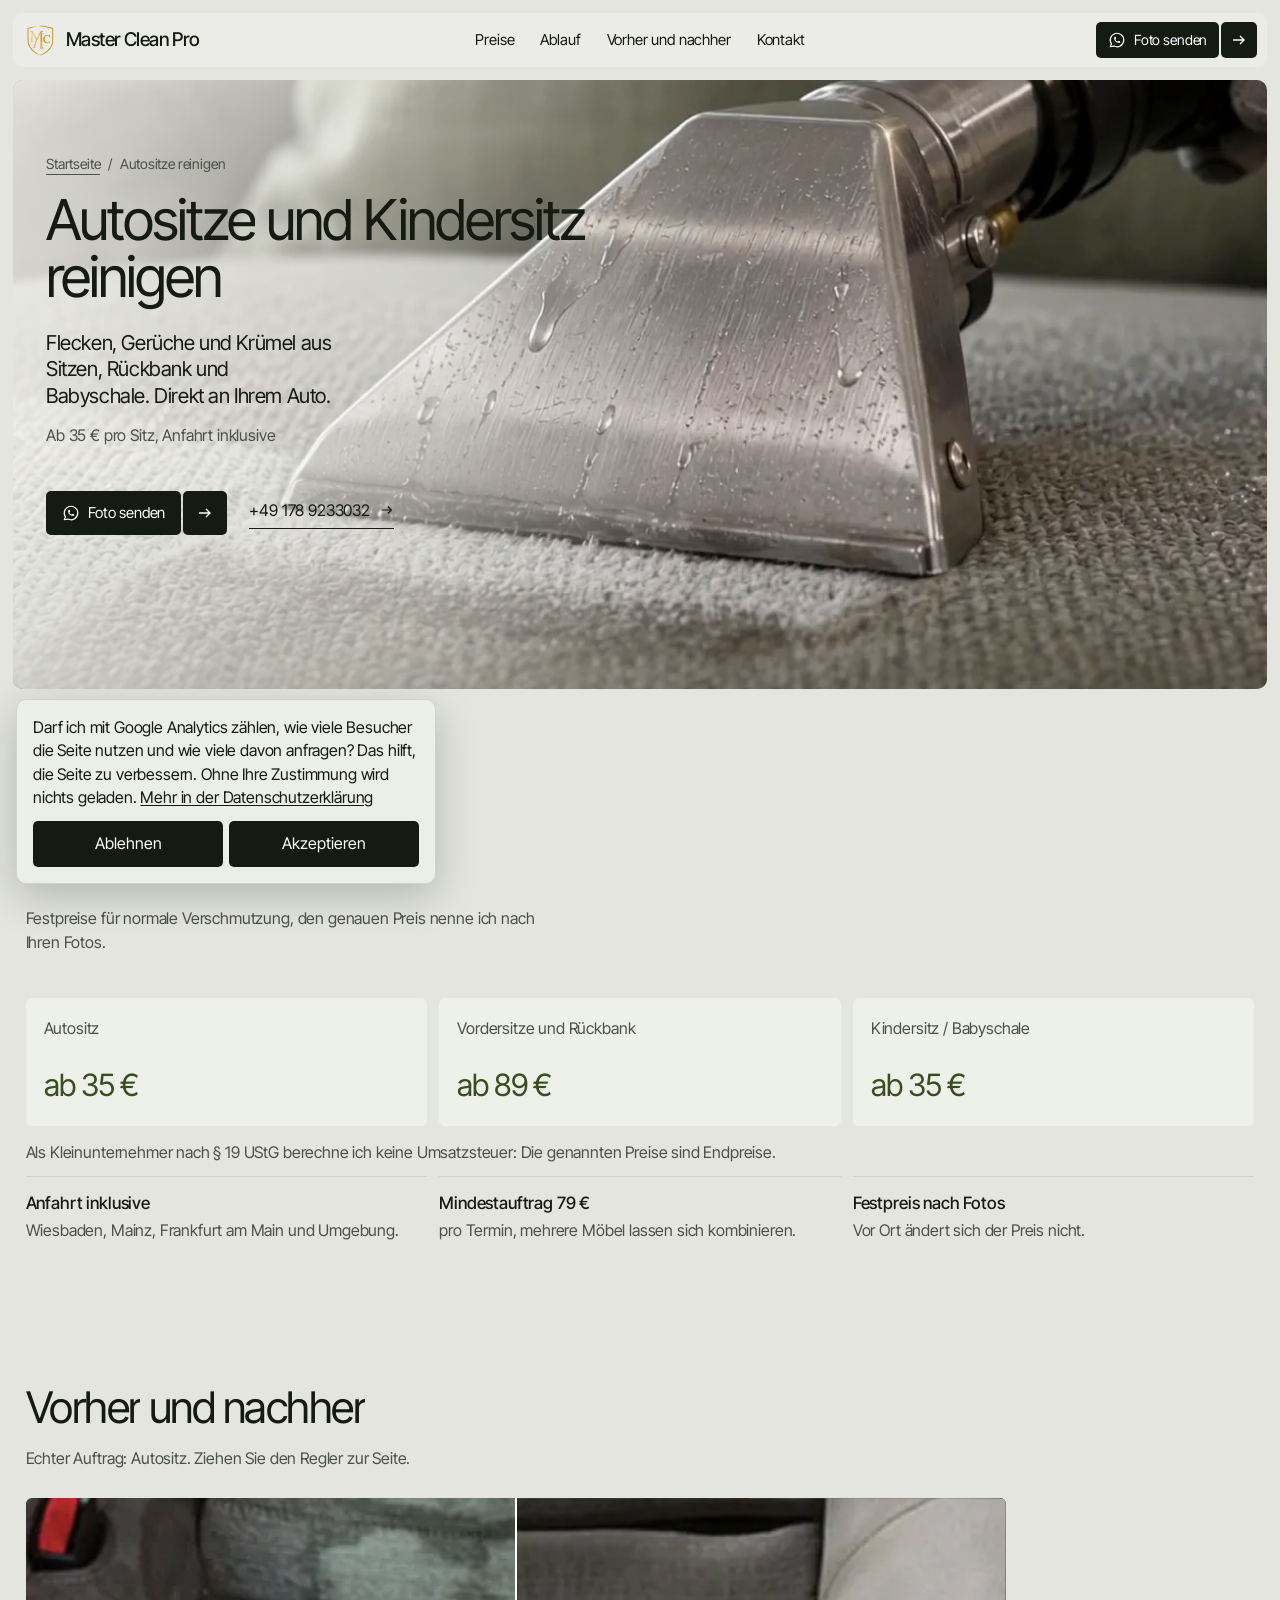
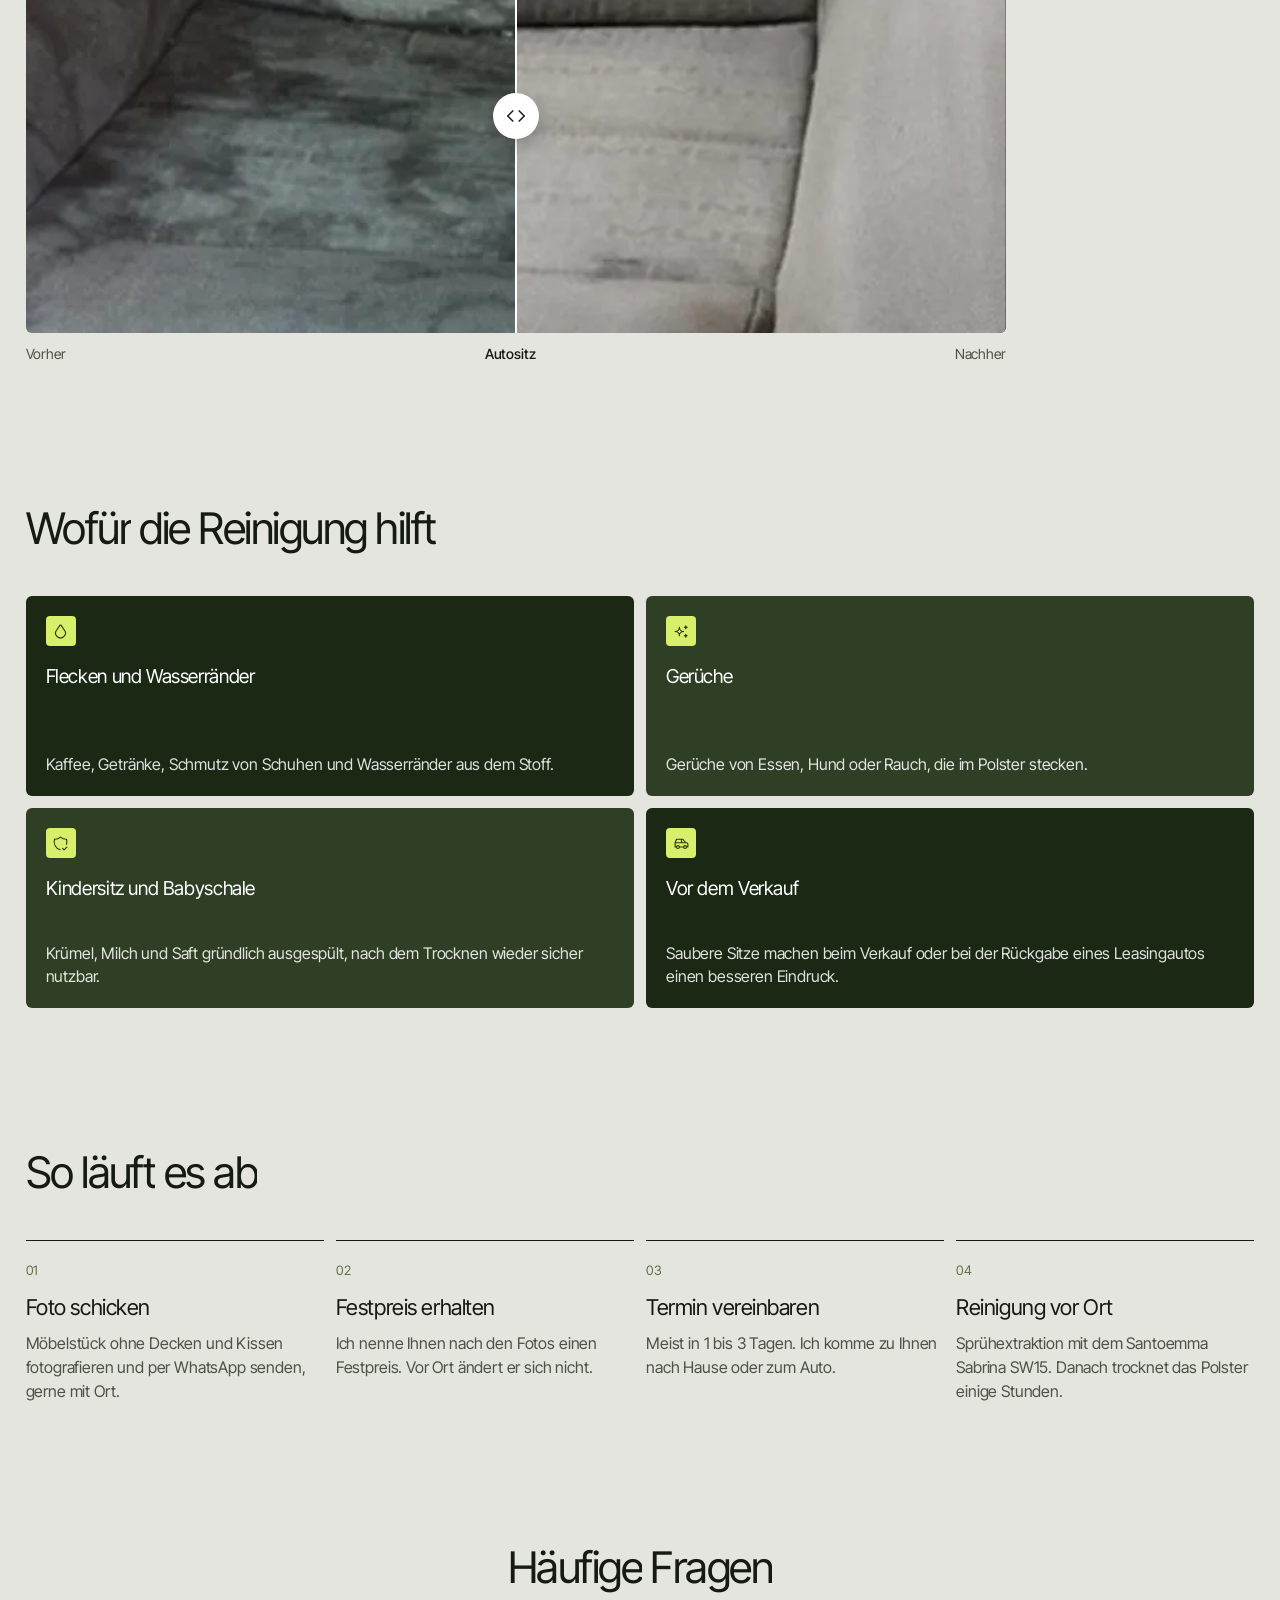
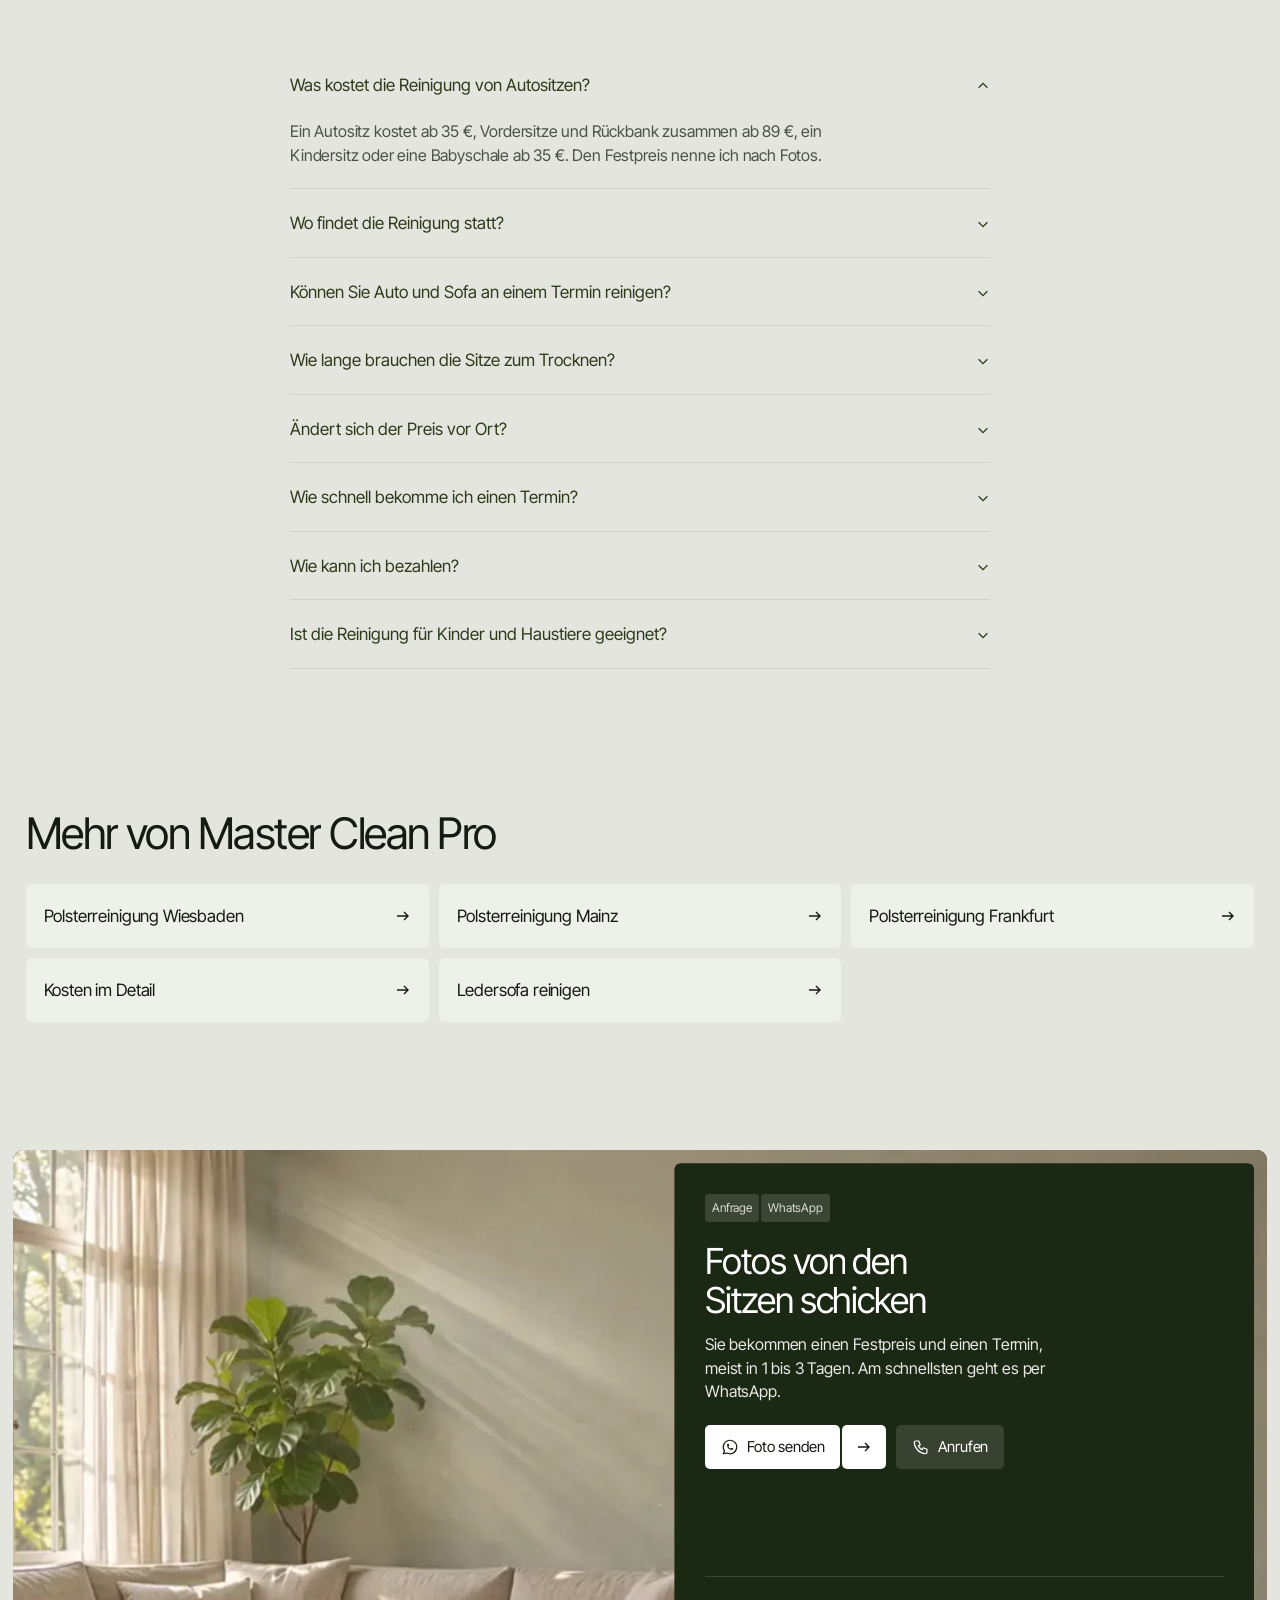
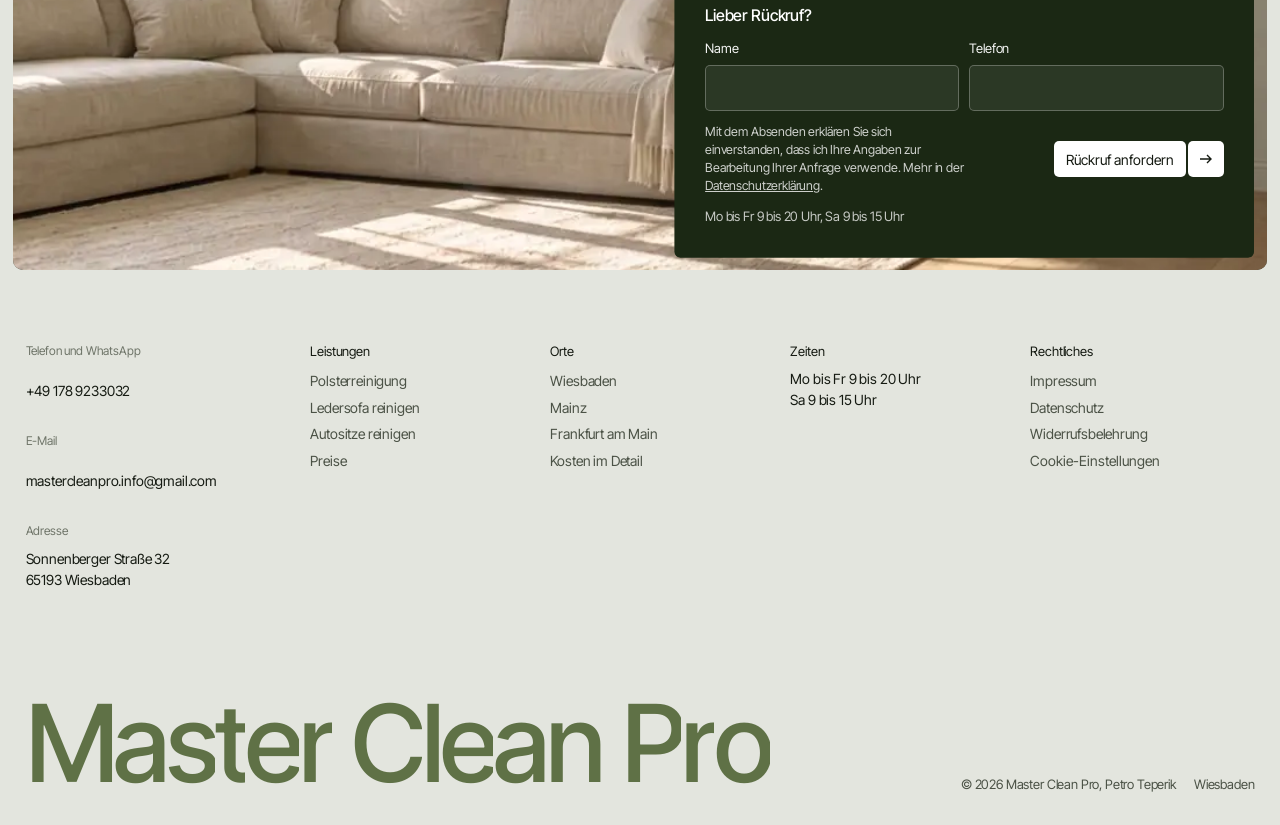
==== commit 45fa3580: "Google Analytics 4 nur mit Einwilligung, Cookie-Einstellungen, Datenschutz §7" ====
--- a/autositze-reinigen.html
+++ b/autositze-reinigen.html
@@ -96,7 +96,7 @@
       <div><div class="t">Zeiten</div>
         <div class="v">Mo bis Fr 9 bis 20 Uhr<br>Sa 9 bis 15 Uhr</div></div>
       <div><div class="t">Rechtliches</div>
-        <a class="l" href="impressum.html">Impressum</a><a class="l" href="datenschutz.html">Datenschutz</a><a class="l" href="widerruf.html">Widerrufsbelehrung</a></div>
+        <a class="l" href="impressum.html">Impressum</a><a class="l" href="datenschutz.html">Datenschutz</a><a class="l" href="widerruf.html">Widerrufsbelehrung</a><button type="button" class="l cset" data-consent-open>Cookie-Einstellungen</button></div>
     </div>
     <div class="fbot">
       <div class="word" id="fword" data-word="Master Clean Pro" aria-hidden="true"></div>
@@ -104,6 +104,7 @@
     </div>
   </div>
 </footer>
+<script src="assets/js/consent.js" defer></script>
 
 <div class="mbar" id="mbar">
   <a href="https://wa.me/491789233032?text=Hallo%20Petro%2C%20ich%20m%C3%B6chte%20eine%20Reinigung%20anfragen.%20Fotos%20und%20meinen%20Ort%20schicke%20ich%20gleich." target="_blank" rel="noopener"><svg class="i" viewBox="0 0 24 24" fill="none" stroke="currentColor" stroke-width="1.6" stroke-linecap="round" stroke-linejoin="round" aria-hidden="true"><path d="M3 21l1.65 -3.8a9 9 0 1 1 3.4 2.9l-5.05 .9" /> <path d="M9 10a.5 .5 0 0 0 1 0v-1a.5 .5 0 0 0 -1 0v1a5 5 0 0 0 5 5h1a.5 .5 0 0 0 0 -1h-1a.5 .5 0 0 0 0 1" /></svg>Foto senden</a>
--- a/assets/site.css
+++ b/assets/site.css
@@ -498,3 +498,15 @@
 .ba-grid .wasser video{position:absolute;inset:0;width:100%;height:100%;object-fit:cover;object-position:50% 70%}
 .ba-grid .wasser figcaption{font-size:16px;line-height:1.45;color:var(--muted,#55604c);margin-top:12px}
 @media (max-width:760px){.ba-grid .wasser .wv{height:auto;aspect-ratio:1/1}}
+
+/* Einwilligung Google Analytics */
+.consent{position:fixed;left:16px;bottom:16px;z-index:60;max-width:420px;padding:16px;border-radius:var(--r);
+  background:var(--bg-2);color:var(--ink);box-shadow:0 12px 40px rgba(20,24,18,.22);border:1px solid var(--line);font-size:16px;line-height:1.45}
+.consent a{text-decoration:underline;text-underline-offset:2px}
+.consent .cbtn{display:grid;grid-template-columns:1fr 1fr;gap:6px;margin-top:12px}
+.consent button{height:46px;border-radius:5px;background:var(--ink);color:#fff;font-size:16px}
+.consent button:hover{background:#2c3a22}
+.fgrid .l.cset{display:block;text-align:left;font-size:14px;color:var(--ink-2);line-height:1.9;padding:0;cursor:pointer}
+.fgrid .l.cset:hover{color:var(--ink)}
+@media (max-width:760px){.fgrid .l.cset{min-height:44px;display:flex;align-items:center;line-height:1.3;font-size:16px}}
+@media (max-width:760px){.consent{left:8px;right:8px;bottom:88px;max-width:none}}
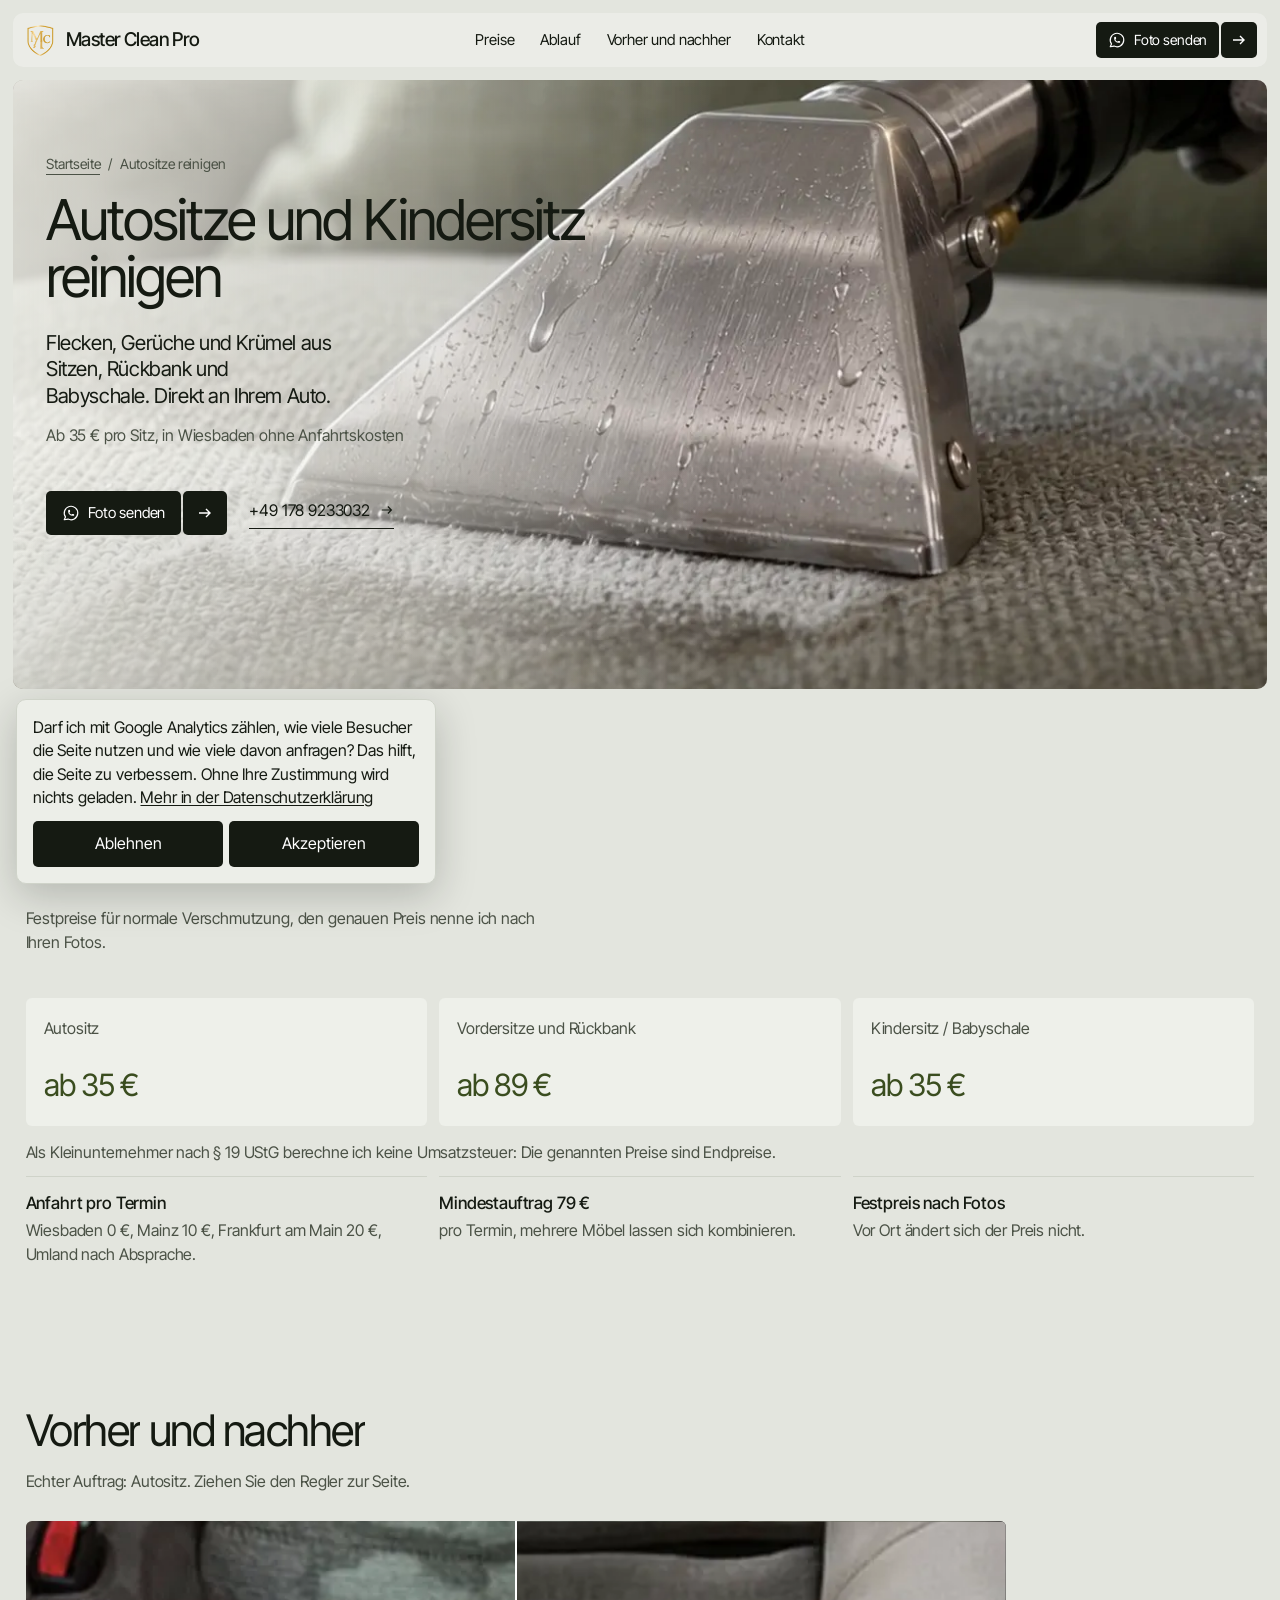
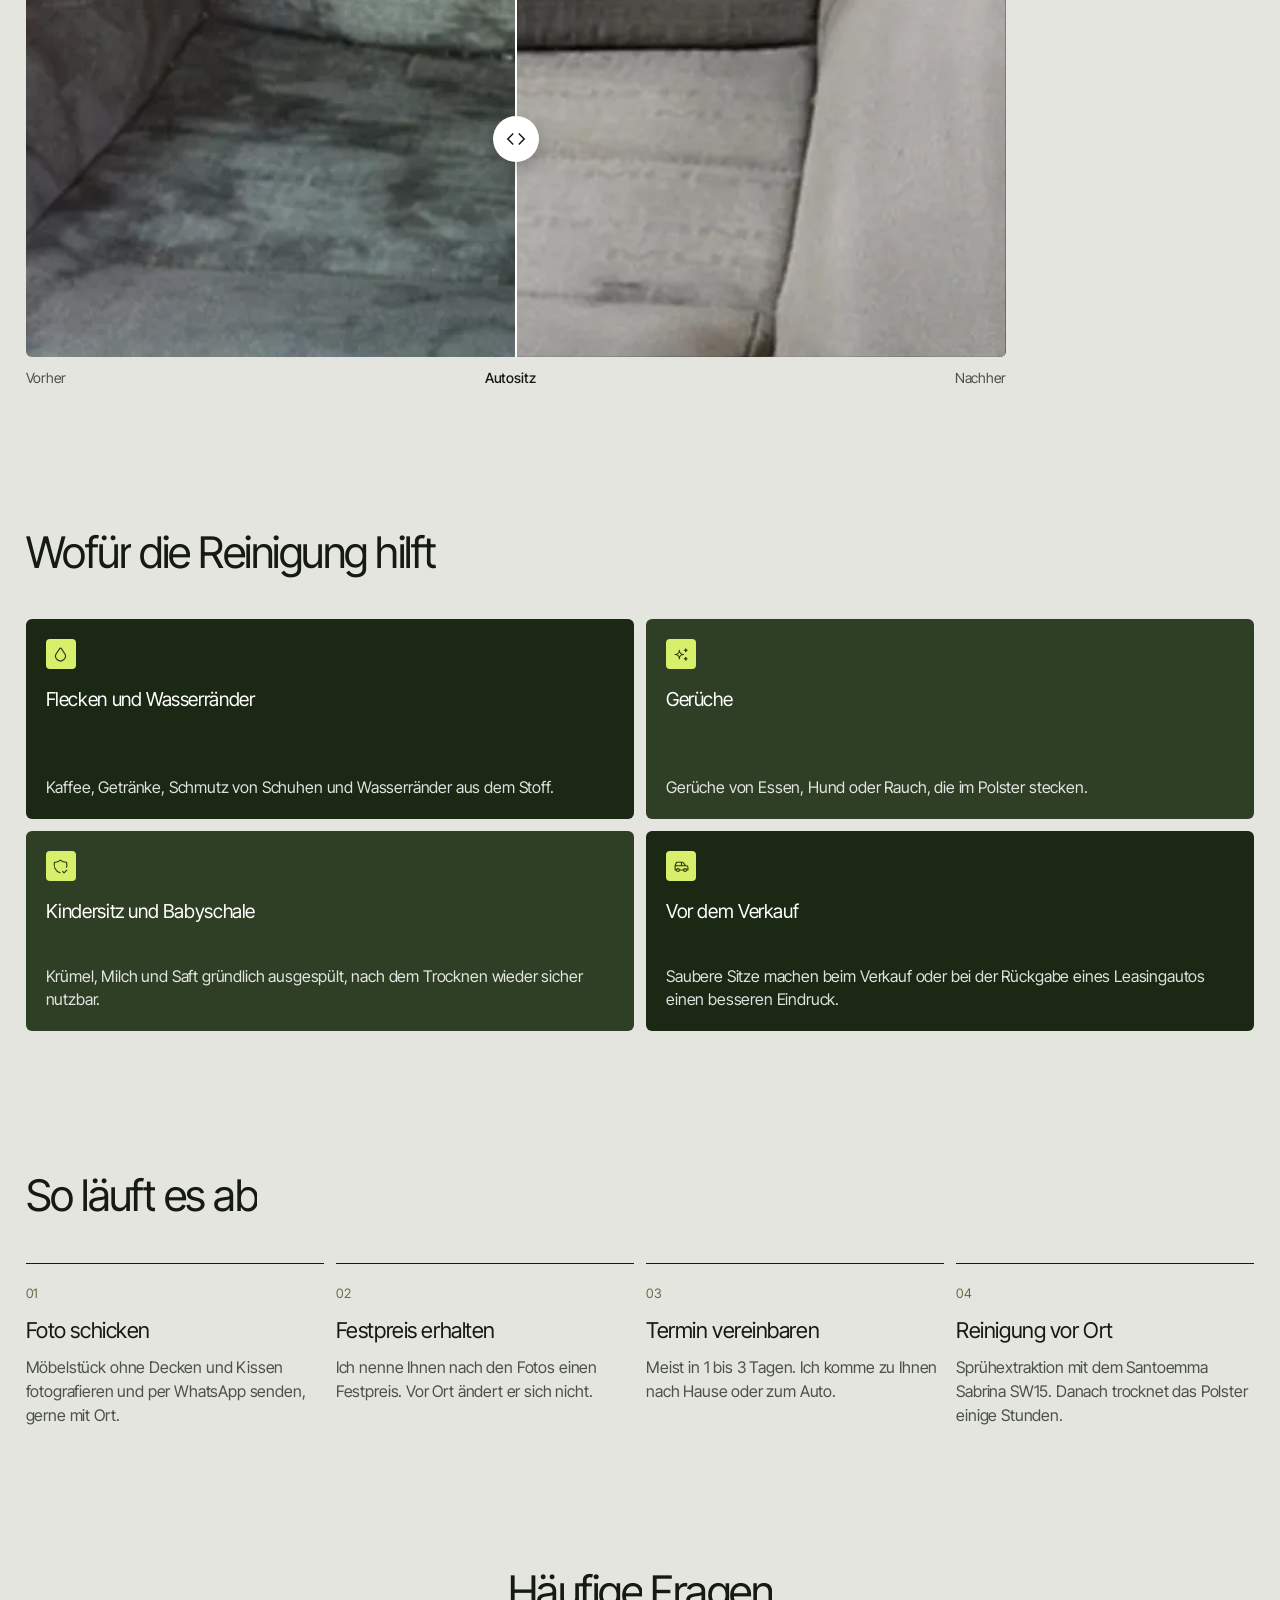
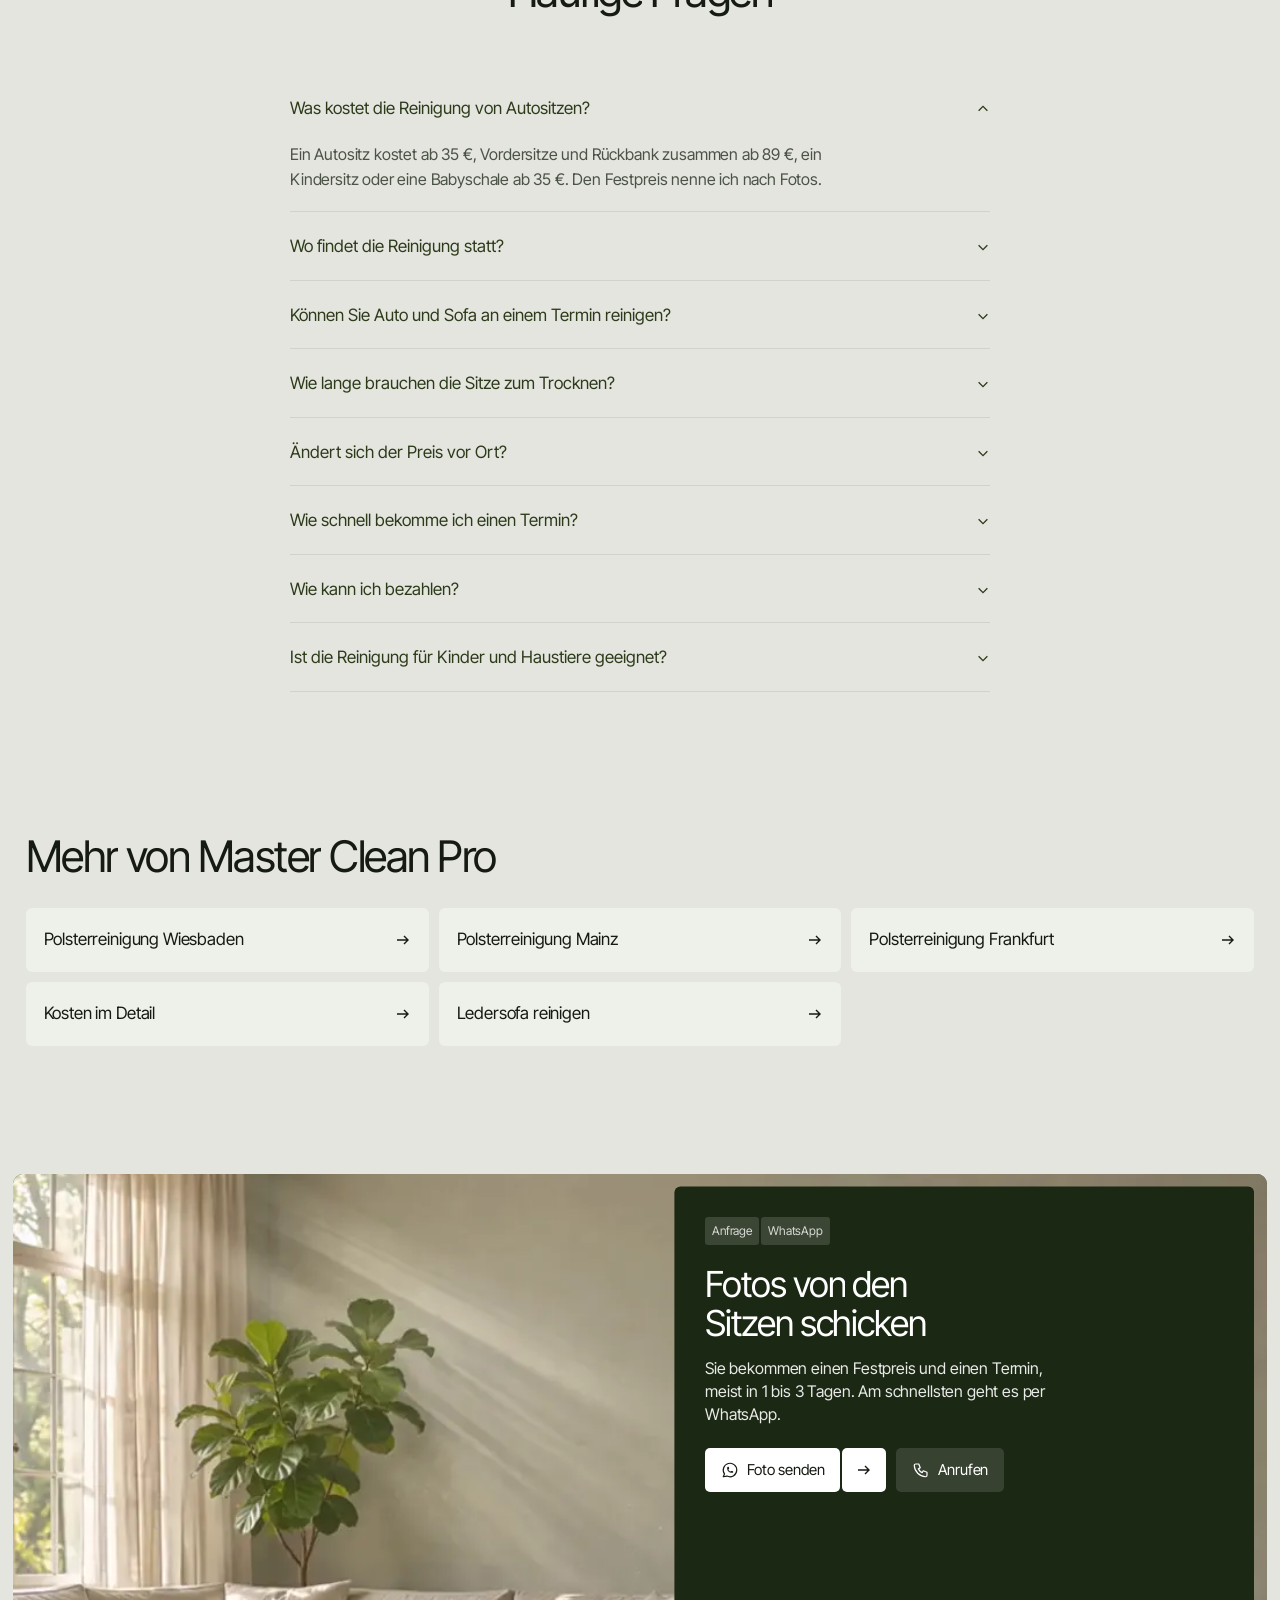
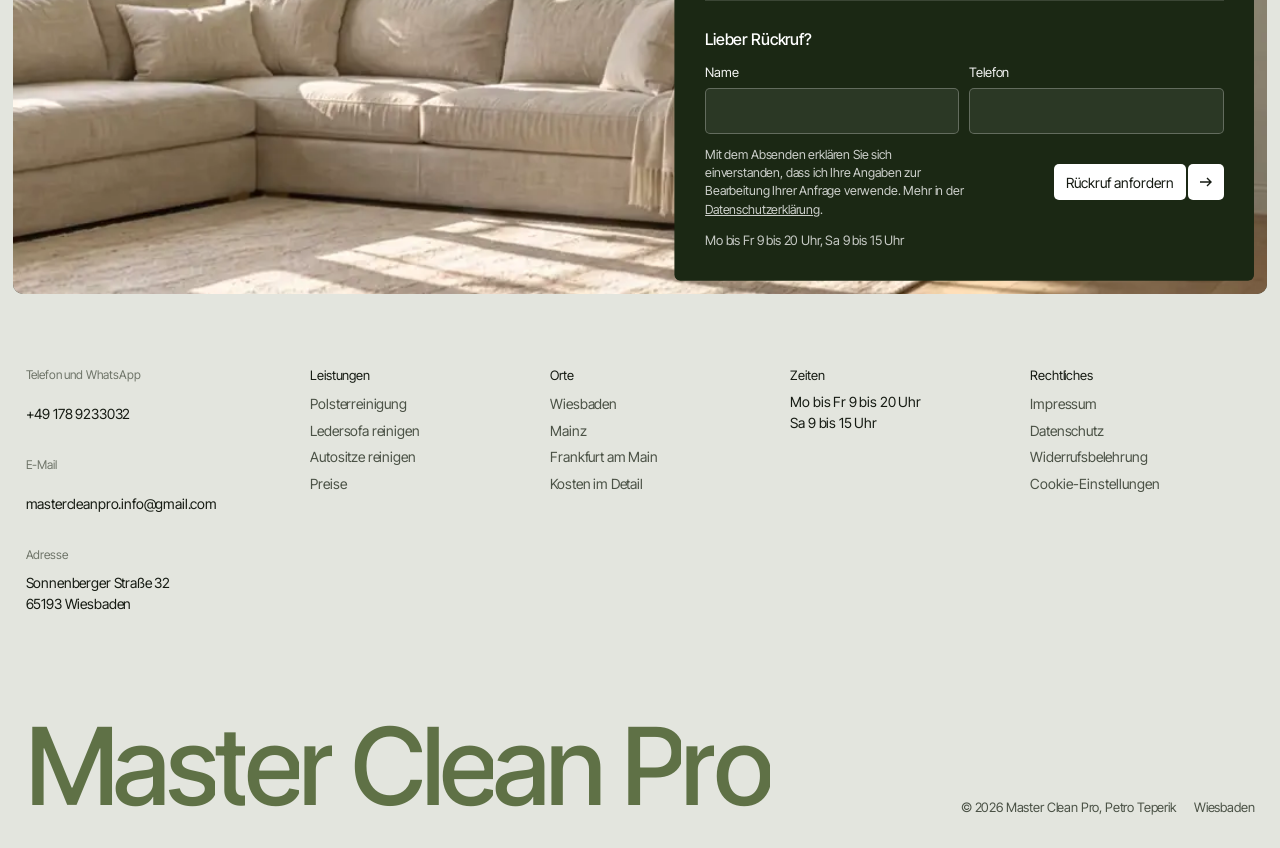
==== commit 92ba88f9: "change: 6 шт. (2026-11-11-anfahrt)" ====
--- a/autositze-reinigen.html
+++ b/autositze-reinigen.html
@@ -4,9 +4,9 @@
 <meta charset="utf-8">
 <meta name="viewport" content="width=device-width, initial-scale=1">
 <title>Autositze reinigen in Wiesbaden, Mainz, Frankfurt: ab 35 € | Master Clean Pro</title>
-<meta name="description" content="Autositze, Rückbank und Kindersitz vor Ort reinigen lassen: ab 35 € pro Sitz, komplett ab 89 €. Festpreis nach Fotos per WhatsApp, Anfahrt in Wiesbaden, Mainz und Frankfurt inklusive.">
+<meta name="description" content="Autositze, Rückbank und Kindersitz vor Ort reinigen lassen: ab 35 € pro Sitz, komplett ab 89 €. Festpreis nach Fotos per WhatsApp, Anfahrt in Wiesbaden ohne Aufpreis, Mainz 10 €, Frankfurt 20 €.">
 <link rel="canonical" href="https://mastercleanpro.de/autositze-reinigen.html">
-<meta property="og:type" content="website"><meta property="og:title" content="Autositze reinigen in Wiesbaden, Mainz, Frankfurt: ab 35 € | Master Clean Pro"><meta property="og:description" content="Autositze, Rückbank und Kindersitz vor Ort reinigen lassen: ab 35 € pro Sitz, komplett ab 89 €. Festpreis nach Fotos per WhatsApp, Anfahrt in Wiesbaden, Mainz und Frankfurt inklusive.">
+<meta property="og:type" content="website"><meta property="og:title" content="Autositze reinigen in Wiesbaden, Mainz, Frankfurt: ab 35 € | Master Clean Pro"><meta property="og:description" content="Autositze, Rückbank und Kindersitz vor Ort reinigen lassen: ab 35 € pro Sitz, komplett ab 89 €. Festpreis nach Fotos per WhatsApp, Anfahrt in Wiesbaden ohne Aufpreis, Mainz 10 €, Frankfurt 20 €.">
 <meta property="og:locale" content="de_DE"><meta name="theme-color" content="#e3e5de">
 <link rel="icon" href="assets/img/mark.png">
 <link rel="preload" href="assets/fonts/inter-tight-latin.woff2" as="font" type="font/woff2" crossorigin>
@@ -37,7 +37,7 @@
       <nav class="crumbs rv" aria-label="Brotkrumen"><a href="index.html">Startseite</a><span aria-hidden="true">/</span><span>Autositze reinigen</span></nav>
       <h1 class="split">Autositze und Kindersitz reinigen</h1>
       <p class="sub rv" data-d="350">Flecken, Gerüche und Krümel aus Sitzen, Rückbank und Babyschale. Direkt an Ihrem Auto.</p>
-      <p class="facts rv" data-d="500">Ab 35 € pro Sitz, Anfahrt inklusive</p>
+      <p class="facts rv" data-d="500">Ab 35 € pro Sitz, in Wiesbaden ohne Anfahrtskosten</p>
       <div class="acts rv" data-d="650">
         <a class="btn" href="https://wa.me/491789233032?text=Hallo%20Petro%2C%20ich%20m%C3%B6chte%20Autositze%20reinigen%20lassen.%20Fotos%20und%20meinen%20Ort%20schicke%20ich%20gleich." target="_blank" rel="noopener"><span class="lb"><svg class="i" viewBox="0 0 24 24" fill="none" stroke="currentColor" stroke-width="1.6" stroke-linecap="round" stroke-linejoin="round" aria-hidden="true"><path d="M3 21l1.65 -3.8a9 9 0 1 1 3.4 2.9l-5.05 .9" /> <path d="M9 10a.5 .5 0 0 0 1 0v-1a.5 .5 0 0 0 -1 0v1a5 5 0 0 0 5 5h1a.5 .5 0 0 0 0 -1h-1a.5 .5 0 0 0 0 1" /></svg>Foto senden</span><span class="sq" aria-hidden="true"><svg viewBox="0 0 16 16"><path d="M2 8h11M9 4l4 4-4 4"/></svg><svg viewBox="0 0 16 16"><path d="M2 8h11M9 4l4 4-4 4"/></svg></span></a>
         <a class="lnk" href="tel:+491789233032">+49 178 9233032 <svg viewBox="0 0 16 16"><path d="M2 8h11M9 4l4 4-4 4"/></svg></a>
@@ -48,7 +48,7 @@
 <section class="sec prices" id="preise"><div class="inner"><h2 class="h2 split">Preise Autositze</h2><p class="lead rv">Festpreise für normale Verschmutzung, den genauen Preis nenne ich nach Ihren Fotos.</p>
 <div class="pgrid"><div class="pc rv"><span>Autositz</span><b>ab 35 €</b></div><div class="pc rv"><span>Vordersitze und Rückbank</span><b>ab 89 €</b></div><div class="pc rv"><span>Kindersitz / Babyschale</span><b>ab 35 €</b></div></div>
 <p class="ust rv">Als Kleinunternehmer nach § 19 UStG berechne ich keine Umsatzsteuer: Die genannten Preise sind Endpreise.</p>
-<div class="pfoot"><div class="rv"><b>Anfahrt inklusive</b>Wiesbaden, Mainz, Frankfurt am Main und Umgebung.</div><div class="rv"><b>Mindestauftrag 79 €</b>pro Termin, mehrere Möbel lassen sich kombinieren.</div><div class="rv"><b>Festpreis nach Fotos</b>Vor Ort ändert sich der Preis nicht.</div></div>
+<div class="pfoot"><div class="rv"><b>Anfahrt pro Termin</b>Wiesbaden 0 €, Mainz 10 €, Frankfurt am Main 20 €, Umland nach Absprache.</div><div class="rv"><b>Mindestauftrag 79 €</b>pro Termin, mehrere Möbel lassen sich kombinieren.</div><div class="rv"><b>Festpreis nach Fotos</b>Vor Ort ändert sich der Preis nicht.</div></div>
 </div></section>
 <section class="sec" style="padding-top:0"><div class="inner narrow2"><h2 class="h2 split">Vorher und nachher</h2><p class="lead rv">Echter Auftrag: Autositz. Ziehen Sie den Regler zur Seite.</p>
 <div class="rv" style="margin-top:28px"><div class="ba wide" style="--x:50%"><img src="assets/img/auto-vorher.webp" width="712" height="492" alt="Autositz vor der Reinigung" loading="lazy"><img class="after" src="assets/img/auto-nachher.webp" width="712" height="492" alt="Autositz nach der Reinigung" loading="lazy"><div class="hand"><span><svg viewBox="0 0 24 24"><path d="M9 6l-6 6 6 6M15 6l6 6-6 6"/></svg></span></div><input type="range" min="0" max="100" value="50" aria-label="Vorher und nachher vergleichen: Autositz"></div>
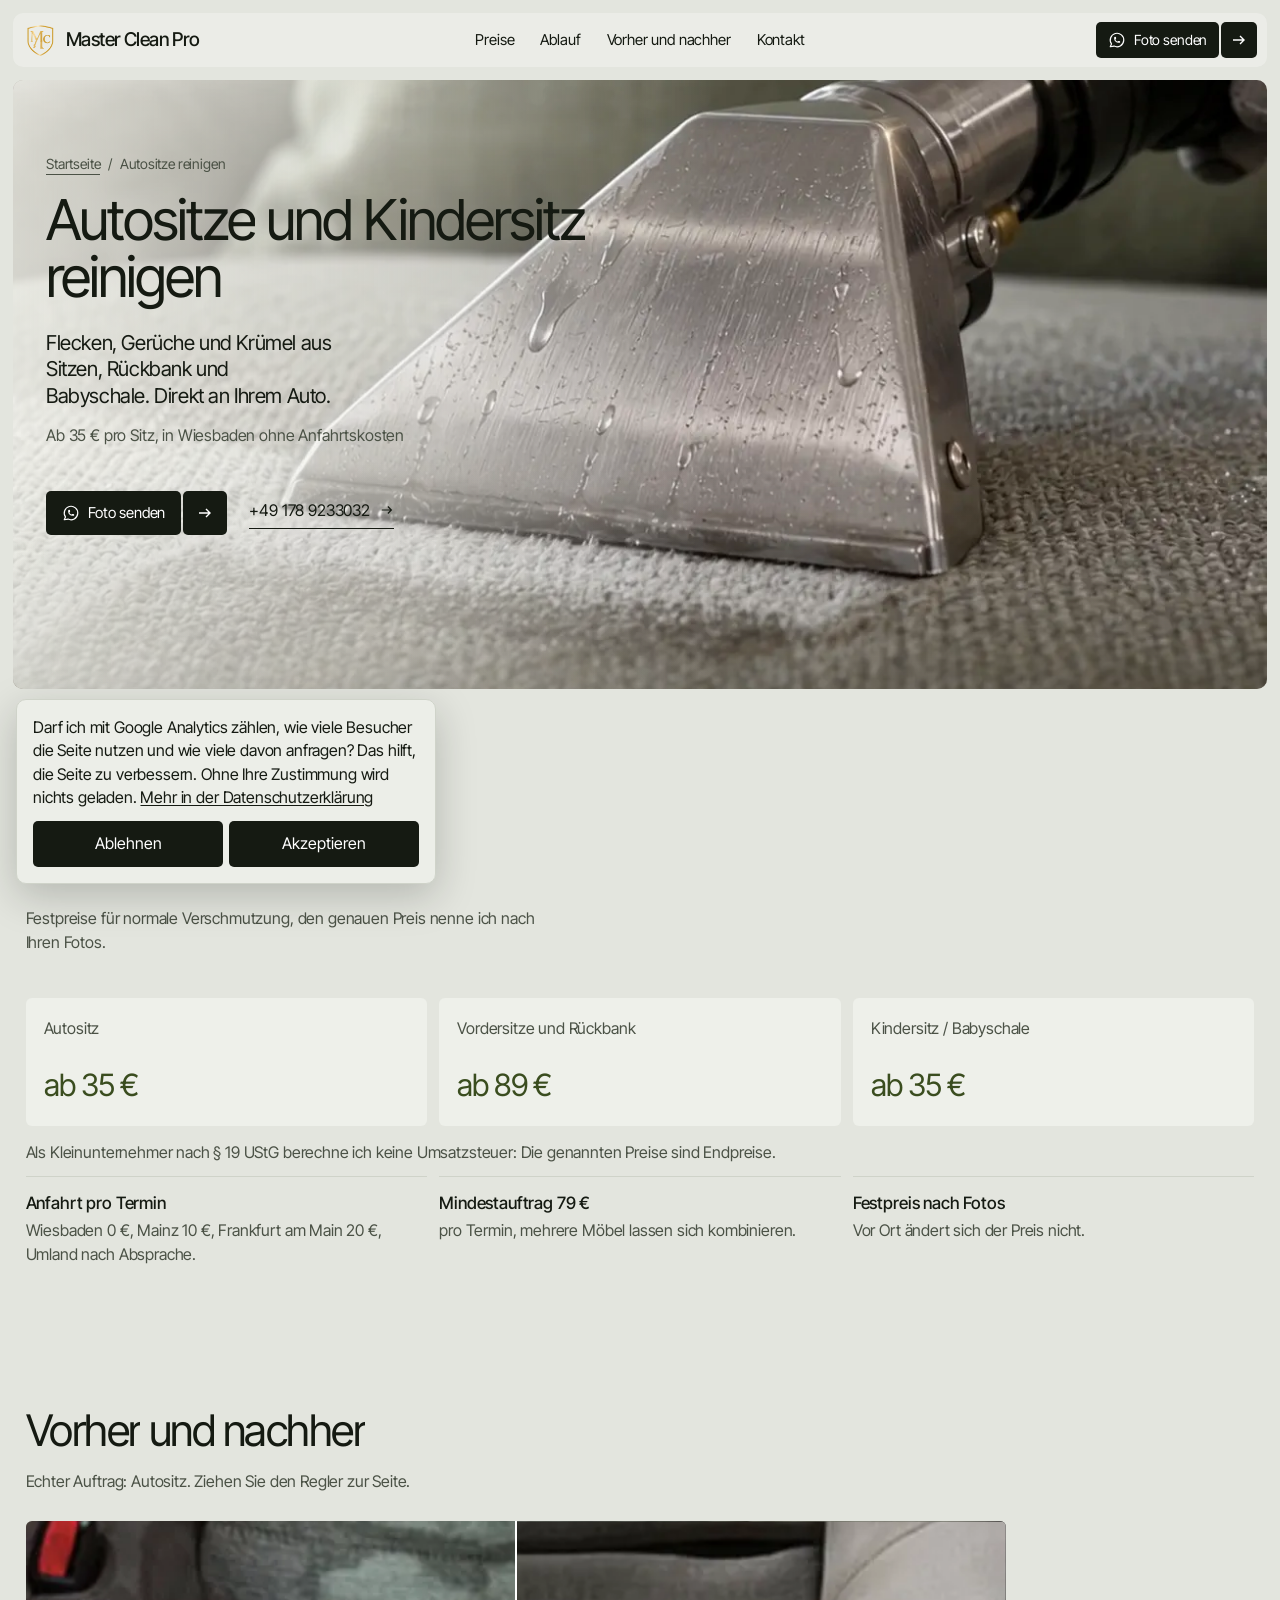
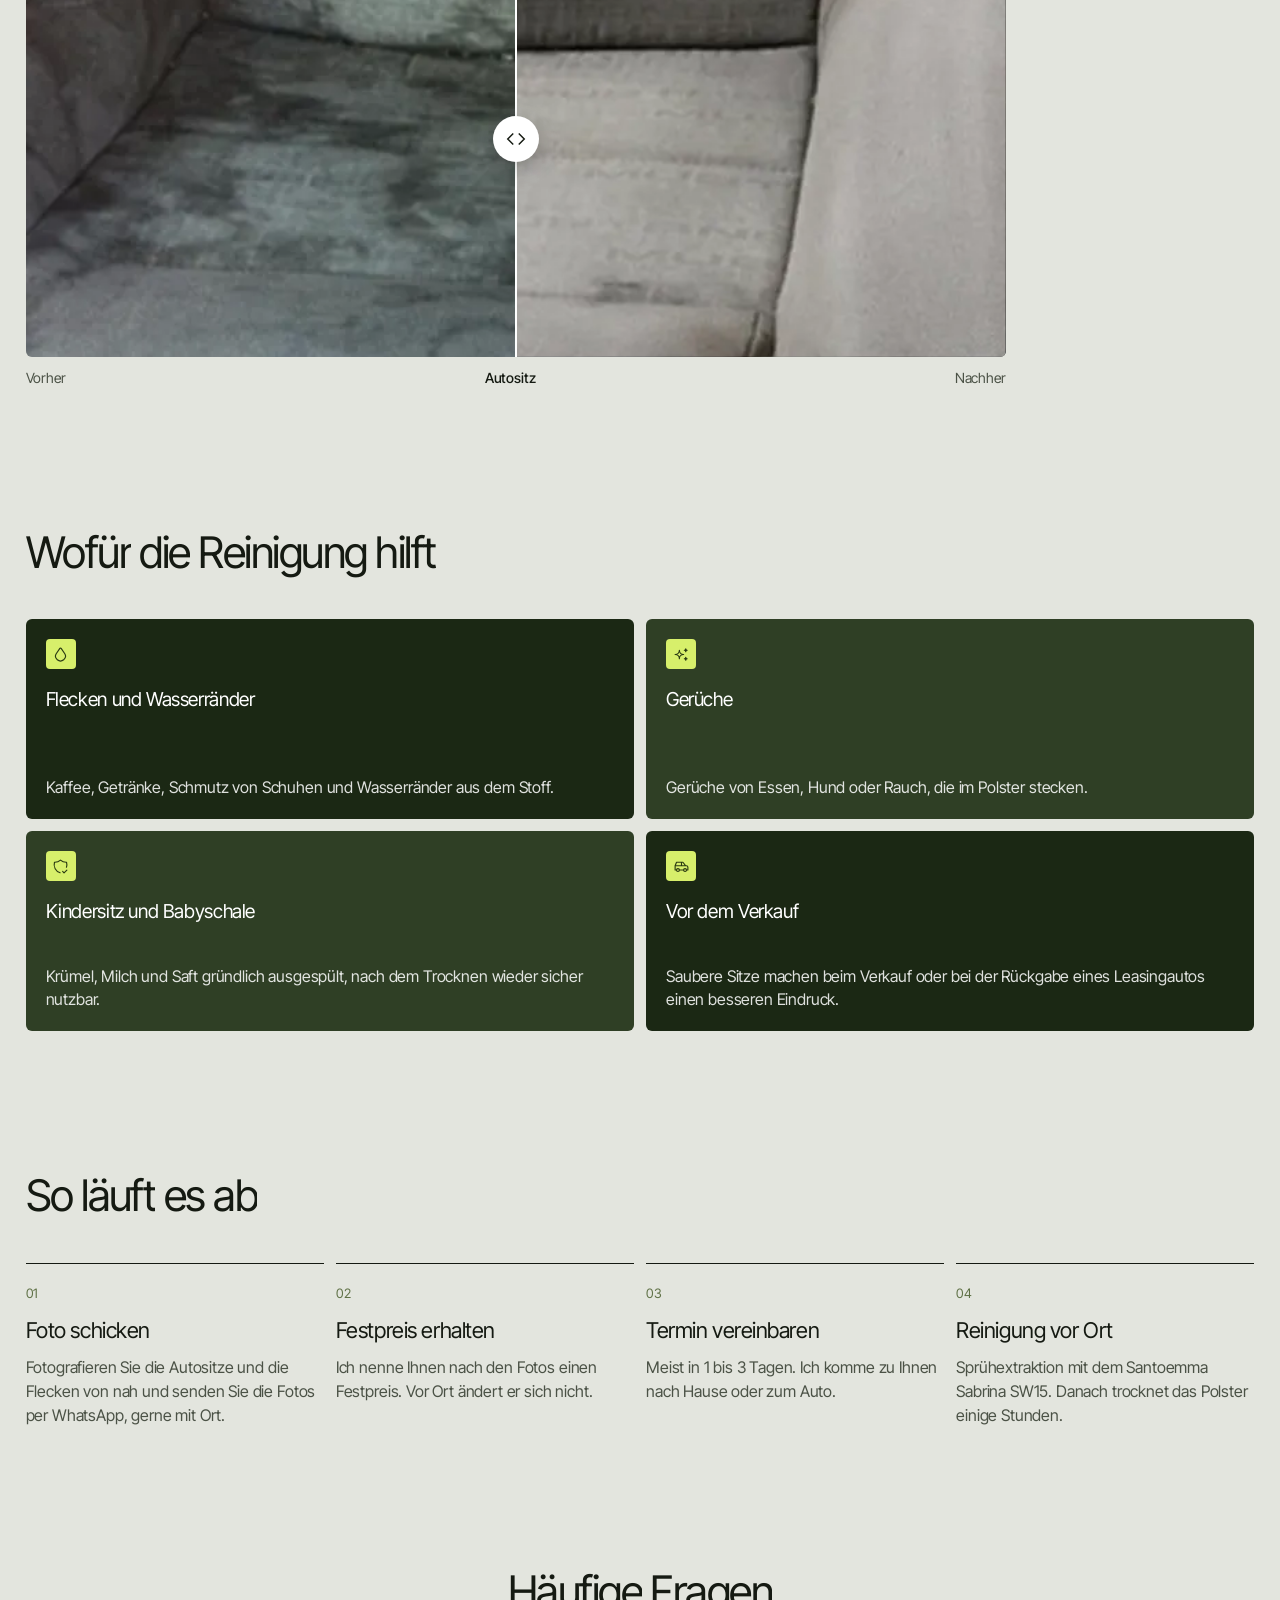
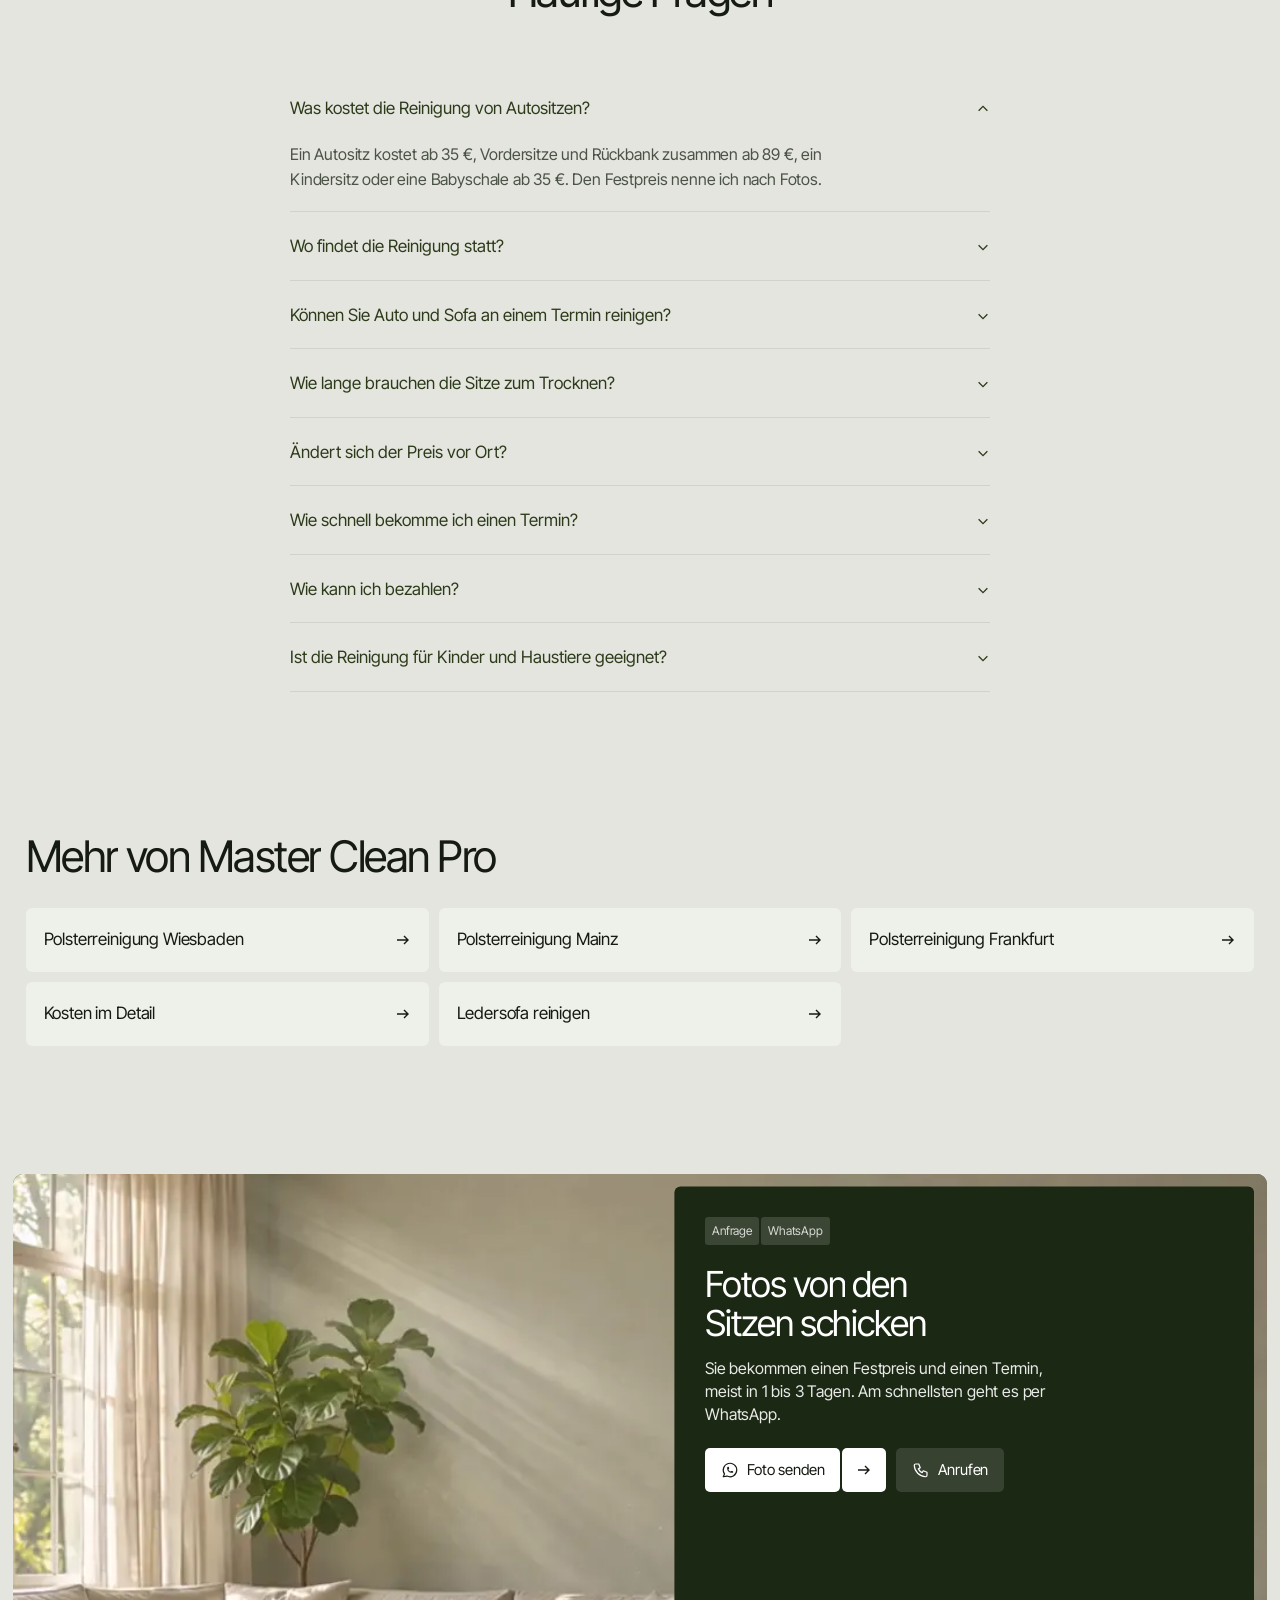
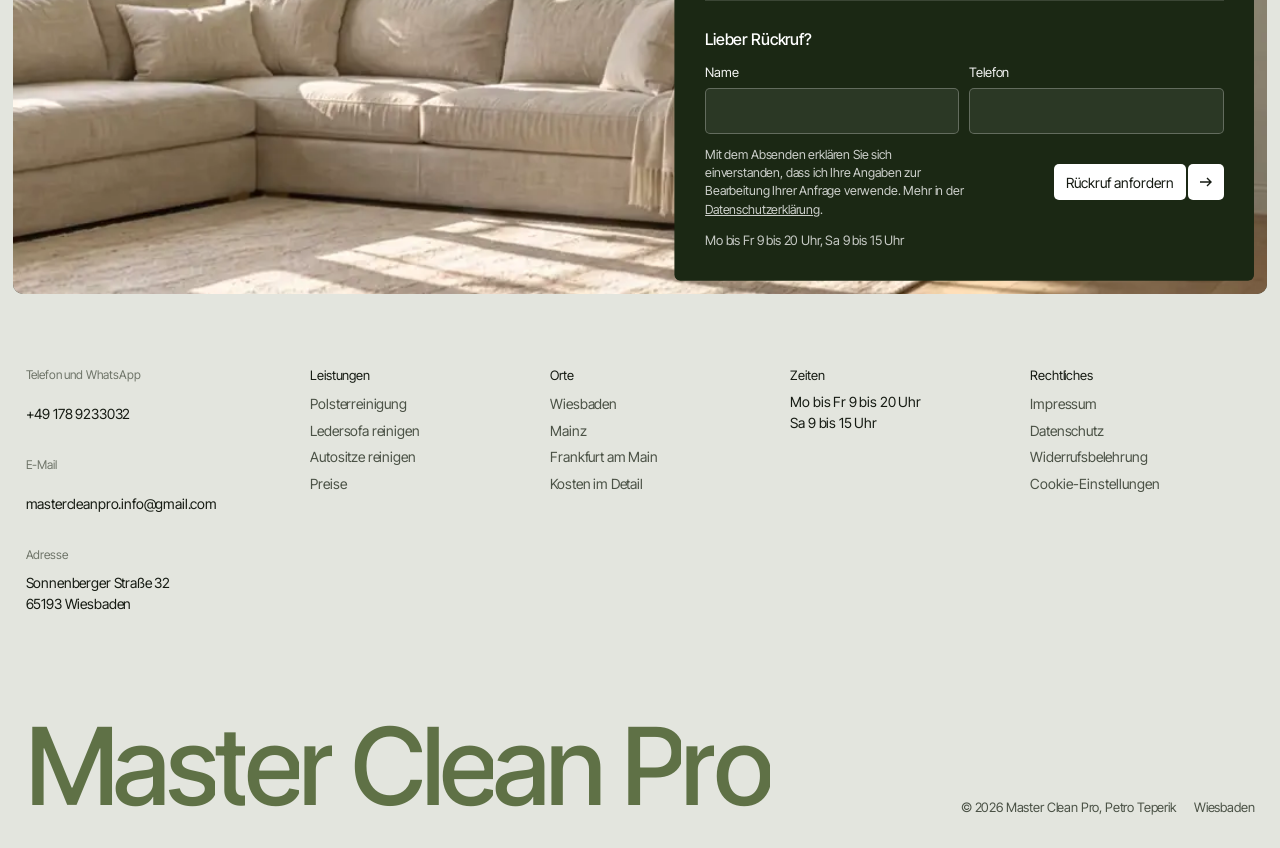
==== commit ca660992: "change: 2 шт. (2026-11-13-a3-a5)" ====
--- a/autositze-reinigen.html
+++ b/autositze-reinigen.html
@@ -7,6 +7,7 @@
 <meta name="description" content="Autositze, Rückbank und Kindersitz vor Ort reinigen lassen: ab 35 € pro Sitz, komplett ab 89 €. Festpreis nach Fotos per WhatsApp, Anfahrt in Wiesbaden ohne Aufpreis, Mainz 10 €, Frankfurt 20 €.">
 <link rel="canonical" href="https://mastercleanpro.de/autositze-reinigen.html">
 <meta property="og:type" content="website"><meta property="og:title" content="Autositze reinigen in Wiesbaden, Mainz, Frankfurt: ab 35 € | Master Clean Pro"><meta property="og:description" content="Autositze, Rückbank und Kindersitz vor Ort reinigen lassen: ab 35 € pro Sitz, komplett ab 89 €. Festpreis nach Fotos per WhatsApp, Anfahrt in Wiesbaden ohne Aufpreis, Mainz 10 €, Frankfurt 20 €.">
+<meta property="og:image" content="https://mastercleanpro.de/assets/img/og-share.jpg"><meta property="og:image:width" content="1200"><meta property="og:image:height" content="630">
 <meta property="og:locale" content="de_DE"><meta name="theme-color" content="#e3e5de">
 <link rel="icon" href="assets/img/mark.png">
 <link rel="preload" href="assets/fonts/inter-tight-latin.woff2" as="font" type="font/woff2" crossorigin>
@@ -16,15 +17,15 @@
 <body id="top" class="subpage">
 <a class="skip" href="#main">Zum Inhalt springen</a>
 <header class="nav" id="nav">
-  <a class="logo" href="index.html#top" aria-label="Master Clean Pro, Startseite"><img src="assets/img/mark.png" alt="" width="30" height="32">Master Clean Pro</a>
+  <a class="logo" href="/#top" aria-label="Master Clean Pro, Startseite"><img src="assets/img/mark.png" alt="" width="30" height="32">Master Clean Pro</a>
   <nav class="links" aria-label="Hauptmenü">
-    <a href="index.html#preise">Preise</a><a href="index.html#ablauf">Ablauf</a><a href="index.html#vorher-nachher">Vorher und nachher</a><a href="index.html#kontakt">Kontakt</a>
+    <a href="/#preise">Preise</a><a href="/#ablauf">Ablauf</a><a href="/#vorher-nachher">Vorher und nachher</a><a href="/#kontakt">Kontakt</a>
   </nav>
   <a class="btn" href="https://wa.me/491789233032?text=Hallo%20Petro%2C%20ich%20m%C3%B6chte%20eine%20Reinigung%20anfragen.%20Fotos%20und%20meinen%20Ort%20schicke%20ich%20gleich." target="_blank" rel="noopener"><span class="lb"><svg class="i" viewBox="0 0 24 24" fill="none" stroke="currentColor" stroke-width="1.6" stroke-linecap="round" stroke-linejoin="round" aria-hidden="true"><path d="M3 21l1.65 -3.8a9 9 0 1 1 3.4 2.9l-5.05 .9" /> <path d="M9 10a.5 .5 0 0 0 1 0v-1a.5 .5 0 0 0 -1 0v1a5 5 0 0 0 5 5h1a.5 .5 0 0 0 0 -1h-1a.5 .5 0 0 0 0 1" /></svg>Foto senden</span><span class="sq" aria-hidden="true"><svg viewBox="0 0 16 16"><path d="M2 8h11M9 4l4 4-4 4"/></svg><svg viewBox="0 0 16 16"><path d="M2 8h11M9 4l4 4-4 4"/></svg></span></a>
   <button class="burger" id="burger" aria-label="Menü öffnen" aria-expanded="false" aria-controls="mnav"><i></i></button>
 </header>
 <div class="mnav" id="mnav" aria-hidden="true">
-  <a href="index.html#preise">Preise</a><a href="index.html#ablauf">Ablauf</a><a href="index.html#vorher-nachher">Vorher und nachher</a><a href="index.html#kontakt">Kontakt</a>
+  <a href="/#preise">Preise</a><a href="/#ablauf">Ablauf</a><a href="/#vorher-nachher">Vorher und nachher</a><a href="/#kontakt">Kontakt</a>
   <a class="btn" href="https://wa.me/491789233032?text=Hallo%20Petro%2C%20ich%20m%C3%B6chte%20eine%20Reinigung%20anfragen.%20Fotos%20und%20meinen%20Ort%20schicke%20ich%20gleich." target="_blank" rel="noopener"><span class="lb"><svg class="i" viewBox="0 0 24 24" fill="none" stroke="currentColor" stroke-width="1.6" stroke-linecap="round" stroke-linejoin="round" aria-hidden="true"><path d="M3 21l1.65 -3.8a9 9 0 1 1 3.4 2.9l-5.05 .9" /> <path d="M9 10a.5 .5 0 0 0 1 0v-1a.5 .5 0 0 0 -1 0v1a5 5 0 0 0 5 5h1a.5 .5 0 0 0 0 -1h-1a.5 .5 0 0 0 0 1" /></svg>Foto senden</span><span class="sq" aria-hidden="true"><svg viewBox="0 0 16 16"><path d="M2 8h11M9 4l4 4-4 4"/></svg><svg viewBox="0 0 16 16"><path d="M2 8h11M9 4l4 4-4 4"/></svg></span></a>
 </div>
 
@@ -34,7 +35,7 @@
     <div class="media" id="heroMedia"><video class="vid" muted loop playsinline preload="none" poster="assets/img/schritte-poster.webp" data-src="assets/video/schritte.mp4" data-src-m="assets/video/schritte-m.mp4" aria-hidden="true"></video></div>
     <div class="veil"></div>
     <div class="copy" id="heroCopy">
-      <nav class="crumbs rv" aria-label="Brotkrumen"><a href="index.html">Startseite</a><span aria-hidden="true">/</span><span>Autositze reinigen</span></nav>
+      <nav class="crumbs rv" aria-label="Brotkrumen"><a href="/">Startseite</a><span aria-hidden="true">/</span><span>Autositze reinigen</span></nav>
       <h1 class="split">Autositze und Kindersitz reinigen</h1>
       <p class="sub rv" data-d="350">Flecken, Gerüche und Krümel aus Sitzen, Rückbank und Babyschale. Direkt an Ihrem Auto.</p>
       <p class="facts rv" data-d="500">Ab 35 € pro Sitz, in Wiesbaden ohne Anfahrtskosten</p>
@@ -54,9 +55,9 @@
 <div class="rv" style="margin-top:28px"><div class="ba wide" style="--x:50%"><img src="assets/img/auto-vorher.webp" width="712" height="492" alt="Autositz vor der Reinigung" loading="lazy"><img class="after" src="assets/img/auto-nachher.webp" width="712" height="492" alt="Autositz nach der Reinigung" loading="lazy"><div class="hand"><span><svg viewBox="0 0 24 24"><path d="M9 6l-6 6 6 6M15 6l6 6-6 6"/></svg></span></div><input type="range" min="0" max="100" value="50" aria-label="Vorher und nachher vergleichen: Autositz"></div>
 <div class="bacap"><span>Vorher</span><b>Autositz</b><span>Nachher</span></div></div></div></section>
 <section class="sec cards2" style="padding-top:0"><div class="inner"><h2 class="h2 split">Wofür die Reinigung hilft</h2><div class="c2grid"><div class="glass2 rv"><span class="chip"><svg class="i" viewBox="0 0 24 24" fill="none" stroke="currentColor" stroke-width="1.6" stroke-linecap="round" stroke-linejoin="round" aria-hidden="true"><path d="M7.502 19.423c2.602 2.105 6.395 2.105 8.996 0c2.602 -2.105 3.262 -5.708 1.566 -8.546l-4.89 -7.26c-.42 -.625 -1.287 -.803 -1.936 -.397a1.376 1.376 0 0 0 -.41 .397l-4.893 7.26c-1.695 2.838 -1.035 6.441 1.567 8.546z" /></svg></span><h3>Flecken und Wasserränder</h3><p>Kaffee, Getränke, Schmutz von Schuhen und Wasserränder aus dem Stoff.</p></div><div class="glass2 rv"><span class="chip"><svg class="i" viewBox="0 0 24 24" fill="none" stroke="currentColor" stroke-width="1.6" stroke-linecap="round" stroke-linejoin="round" aria-hidden="true"><path d="M16 18a2 2 0 0 1 2 2a2 2 0 0 1 2 -2a2 2 0 0 1 -2 -2a2 2 0 0 1 -2 2zm0 -12a2 2 0 0 1 2 2a2 2 0 0 1 2 -2a2 2 0 0 1 -2 -2a2 2 0 0 1 -2 2zm-7 12a6 6 0 0 1 6 -6a6 6 0 0 1 -6 -6a6 6 0 0 1 -6 6a6 6 0 0 1 6 6z" /></svg></span><h3>Gerüche</h3><p>Gerüche von Essen, Hund oder Rauch, die im Polster stecken.</p></div><div class="glass2 rv"><span class="chip"><svg class="i" viewBox="0 0 24 24" fill="none" stroke="currentColor" stroke-width="1.6" stroke-linecap="round" stroke-linejoin="round" aria-hidden="true"><path d="M11.46 20.846a12 12 0 0 1 -7.96 -14.846a12 12 0 0 0 8.5 -3a12 12 0 0 0 8.5 3a12 12 0 0 1 -.09 7.06" /> <path d="M15 19l2 2l4 -4" /></svg></span><h3>Kindersitz und Babyschale</h3><p>Krümel, Milch und Saft gründlich ausgespült, nach dem Trocknen wieder sicher nutzbar.</p></div><div class="glass2 rv"><span class="chip"><svg class="i" viewBox="0 0 24 24" fill="none" stroke="currentColor" stroke-width="1.6" stroke-linecap="round" stroke-linejoin="round" aria-hidden="true"><path d="M7 17m-2 0a2 2 0 1 0 4 0a2 2 0 1 0 -4 0" /> <path d="M17 17m-2 0a2 2 0 1 0 4 0a2 2 0 1 0 -4 0" /> <path d="M5 17h-2v-6l2 -5h9l4 5h1a2 2 0 0 1 2 2v4h-2m-4 0h-6m-6 -6h15m-6 0v-5" /></svg></span><h3>Vor dem Verkauf</h3><p>Saubere Sitze machen beim Verkauf oder bei der Rückgabe eines Leasingautos einen besseren Eindruck.</p></div></div></div></section>
-<section class="sec nsteps" style="padding-top:0"><div class="inner"><h2 class="h2 split">So läuft es ab</h2><ol><li class="rv"><span class="no">01</span><h3>Foto schicken</h3><p>Möbelstück ohne Decken und Kissen fotografieren und per WhatsApp senden, gerne mit Ort.</p></li><li class="rv"><span class="no">02</span><h3>Festpreis erhalten</h3><p>Ich nenne Ihnen nach den Fotos einen Festpreis. Vor Ort ändert er sich nicht.</p></li><li class="rv"><span class="no">03</span><h3>Termin vereinbaren</h3><p>Meist in 1 bis 3 Tagen. Ich komme zu Ihnen nach Hause oder zum Auto.</p></li><li class="rv"><span class="no">04</span><h3>Reinigung vor Ort</h3><p>Sprühextraktion mit dem Santoemma Sabrina SW15. Danach trocknet das Polster einige Stunden.</p></li></ol></div></section>
+<section class="sec nsteps" style="padding-top:0"><div class="inner"><h2 class="h2 split">So läuft es ab</h2><ol><li class="rv"><span class="no">01</span><h3>Foto schicken</h3><p>Fotografieren Sie die Autositze und die Flecken von nah und senden Sie die Fotos per WhatsApp, gerne mit Ort.</p></li><li class="rv"><span class="no">02</span><h3>Festpreis erhalten</h3><p>Ich nenne Ihnen nach den Fotos einen Festpreis. Vor Ort ändert er sich nicht.</p></li><li class="rv"><span class="no">03</span><h3>Termin vereinbaren</h3><p>Meist in 1 bis 3 Tagen. Ich komme zu Ihnen nach Hause oder zum Auto.</p></li><li class="rv"><span class="no">04</span><h3>Reinigung vor Ort</h3><p>Sprühextraktion mit dem Santoemma Sabrina SW15. Danach trocknet das Polster einige Stunden.</p></li></ol></div></section>
 <section class="sec faq" id="fragen" style="padding-top:0"><div class="inner"><h2 class="h2 split">Häufige Fragen</h2><ul id="faq"><li class="rv open"><button aria-expanded="true">Was kostet die Reinigung von Autositzen?<svg viewBox="0 0 16 16"><path d="m3 6 5 5 5-5"/></svg></button><div class="a"><div><p>Ein Autositz kostet ab 35 €, Vordersitze und Rückbank zusammen ab 89 €, ein Kindersitz oder eine Babyschale ab 35 €. Den Festpreis nenne ich nach Fotos.</p></div></div></li><li class="rv"><button aria-expanded="false">Wo findet die Reinigung statt?<svg viewBox="0 0 16 16"><path d="m3 6 5 5 5-5"/></svg></button><div class="a"><div><p>Direkt an Ihrem Auto, zum Beispiel vor Ihrem Haus. Ich bringe das Sprühextraktionsgerät mit.</p></div></div></li><li class="rv"><button aria-expanded="false">Können Sie Auto und Sofa an einem Termin reinigen?<svg viewBox="0 0 16 16"><path d="m3 6 5 5 5-5"/></svg></button><div class="a"><div><p>Ja, gerne. Dann zählt beides zusammen zum Mindestauftrag von 79 € pro Termin.</p></div></div></li><li class="rv"><button aria-expanded="false">Wie lange brauchen die Sitze zum Trocknen?<svg viewBox="0 0 16 16"><path d="m3 6 5 5 5-5"/></svg></button><div class="a"><div><p>In der Regel einige Stunden, je nach Stoff, Temperatur und Belüftung. Lassen Sie die Fenster am besten einen Spalt offen.</p></div></div></li><li class="rv"><button aria-expanded="false">Ändert sich der Preis vor Ort?<svg viewBox="0 0 16 16"><path d="m3 6 5 5 5-5"/></svg></button><div class="a"><div><p>Nein. Der Preis, den ich nach Ihren Fotos nenne, ist ein Festpreis. Vor Ort kommt nichts dazu.</p></div></div></li><li class="rv"><button aria-expanded="false">Wie schnell bekomme ich einen Termin?<svg viewBox="0 0 16 16"><path d="m3 6 5 5 5-5"/></svg></button><div class="a"><div><p>Meist in 1 bis 3 Tagen. Schicken Sie die Fotos, dann schlage ich Ihnen gleich einen Termin vor.</p></div></div></li><li class="rv"><button aria-expanded="false">Wie kann ich bezahlen?<svg viewBox="0 0 16 16"><path d="m3 6 5 5 5-5"/></svg></button><div class="a"><div><p>Bar, per Überweisung oder mit PayPal.</p></div></div></li><li class="rv"><button aria-expanded="false">Ist die Reinigung für Kinder und Haustiere geeignet?<svg viewBox="0 0 16 16"><path d="m3 6 5 5 5-5"/></svg></button><div class="a"><div><p>Ja. Ich spüle das Polster mit dem Extraktionsgerät gründlich aus, sodass Schmutz und Rückstände entfernt werden. Nach dem vollständigen Trocknen kann das Möbelstück wieder sicher genutzt werden.</p></div></div></li></ul></div></section>
-<section class="sec rels" style="padding-top:0"><div class="inner"><h2 class="h2 split">Mehr von Master Clean Pro</h2><div class="rgrid"><a class="rl rv" href="index.html">Polsterreinigung Wiesbaden<svg viewBox="0 0 16 16"><path d="M2 8h11M9 4l4 4-4 4"/></svg></a><a class="rl rv" href="polsterreinigung-mainz.html">Polsterreinigung Mainz<svg viewBox="0 0 16 16"><path d="M2 8h11M9 4l4 4-4 4"/></svg></a><a class="rl rv" href="polsterreinigung-frankfurt.html">Polsterreinigung Frankfurt<svg viewBox="0 0 16 16"><path d="M2 8h11M9 4l4 4-4 4"/></svg></a><a class="rl rv" href="polsterreinigung-kosten.html">Kosten im Detail<svg viewBox="0 0 16 16"><path d="M2 8h11M9 4l4 4-4 4"/></svg></a><a class="rl rv" href="ledersofa-reinigen.html">Ledersofa reinigen<svg viewBox="0 0 16 16"><path d="M2 8h11M9 4l4 4-4 4"/></svg></a></div></div></section>
+<section class="sec rels" style="padding-top:0"><div class="inner"><h2 class="h2 split">Mehr von Master Clean Pro</h2><div class="rgrid"><a class="rl rv" href="/">Polsterreinigung Wiesbaden<svg viewBox="0 0 16 16"><path d="M2 8h11M9 4l4 4-4 4"/></svg></a><a class="rl rv" href="polsterreinigung-mainz.html">Polsterreinigung Mainz<svg viewBox="0 0 16 16"><path d="M2 8h11M9 4l4 4-4 4"/></svg></a><a class="rl rv" href="polsterreinigung-frankfurt.html">Polsterreinigung Frankfurt<svg viewBox="0 0 16 16"><path d="M2 8h11M9 4l4 4-4 4"/></svg></a><a class="rl rv" href="polsterreinigung-kosten.html">Kosten im Detail<svg viewBox="0 0 16 16"><path d="M2 8h11M9 4l4 4-4 4"/></svg></a><a class="rl rv" href="ledersofa-reinigen.html">Ledersofa reinigen<svg viewBox="0 0 16 16"><path d="M2 8h11M9 4l4 4-4 4"/></svg></a></div></div></section>
 <section class="cta" id="kontakt" aria-labelledby="t-cta">
   <div class="frame" id="ctaFrame">
     <div class="bg" id="ctaBg" aria-hidden="true"><video class="vid" muted loop playsinline preload="none" poster="assets/img/anfrage-poster.webp" data-src="assets/video/anfrage.mp4" data-src-m="assets/video/anfrage-m.mp4"></video></div>
@@ -90,9 +91,9 @@
         <h6>Adresse</h6><div class="v">Sonnenberger Straße 32<br>65193 Wiesbaden</div>
       </div>
       <div><div class="t">Leistungen</div>
-        <a class="l" href="index.html#leistungen">Polsterreinigung</a><a class="l" href="ledersofa-reinigen.html">Ledersofa reinigen</a><a class="l" href="autositze-reinigen.html">Autositze reinigen</a><a class="l" href="index.html#preise">Preise</a></div>
+        <a class="l" href="/#leistungen">Polsterreinigung</a><a class="l" href="ledersofa-reinigen.html">Ledersofa reinigen</a><a class="l" href="autositze-reinigen.html">Autositze reinigen</a><a class="l" href="/#preise">Preise</a></div>
       <div><div class="t">Orte</div>
-        <a class="l" href="index.html#gebiet">Wiesbaden</a><a class="l" href="polsterreinigung-mainz.html">Mainz</a><a class="l" href="polsterreinigung-frankfurt.html">Frankfurt am Main</a><a class="l" href="polsterreinigung-kosten.html">Kosten im Detail</a></div>
+        <a class="l" href="/#gebiet">Wiesbaden</a><a class="l" href="polsterreinigung-mainz.html">Mainz</a><a class="l" href="polsterreinigung-frankfurt.html">Frankfurt am Main</a><a class="l" href="polsterreinigung-kosten.html">Kosten im Detail</a></div>
       <div><div class="t">Zeiten</div>
         <div class="v">Mo bis Fr 9 bis 20 Uhr<br>Sa 9 bis 15 Uhr</div></div>
       <div><div class="t">Rechtliches</div>
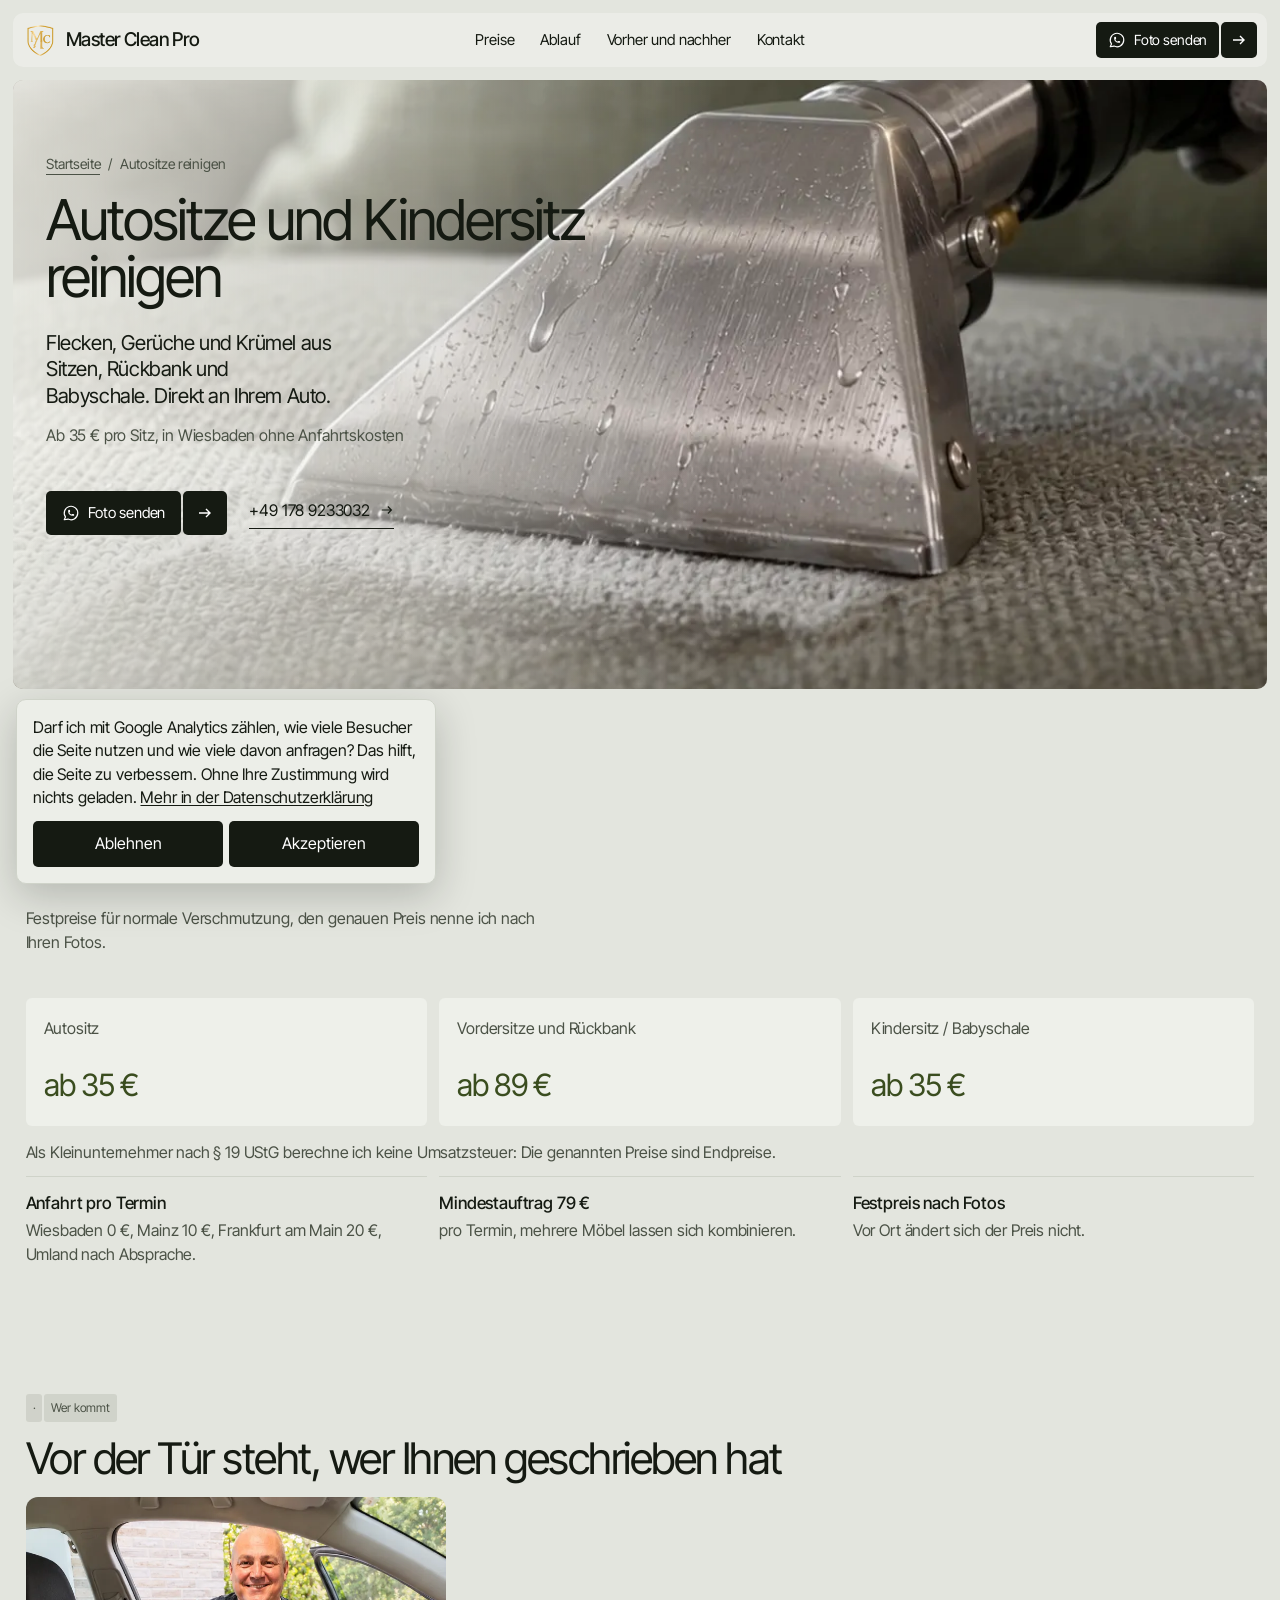
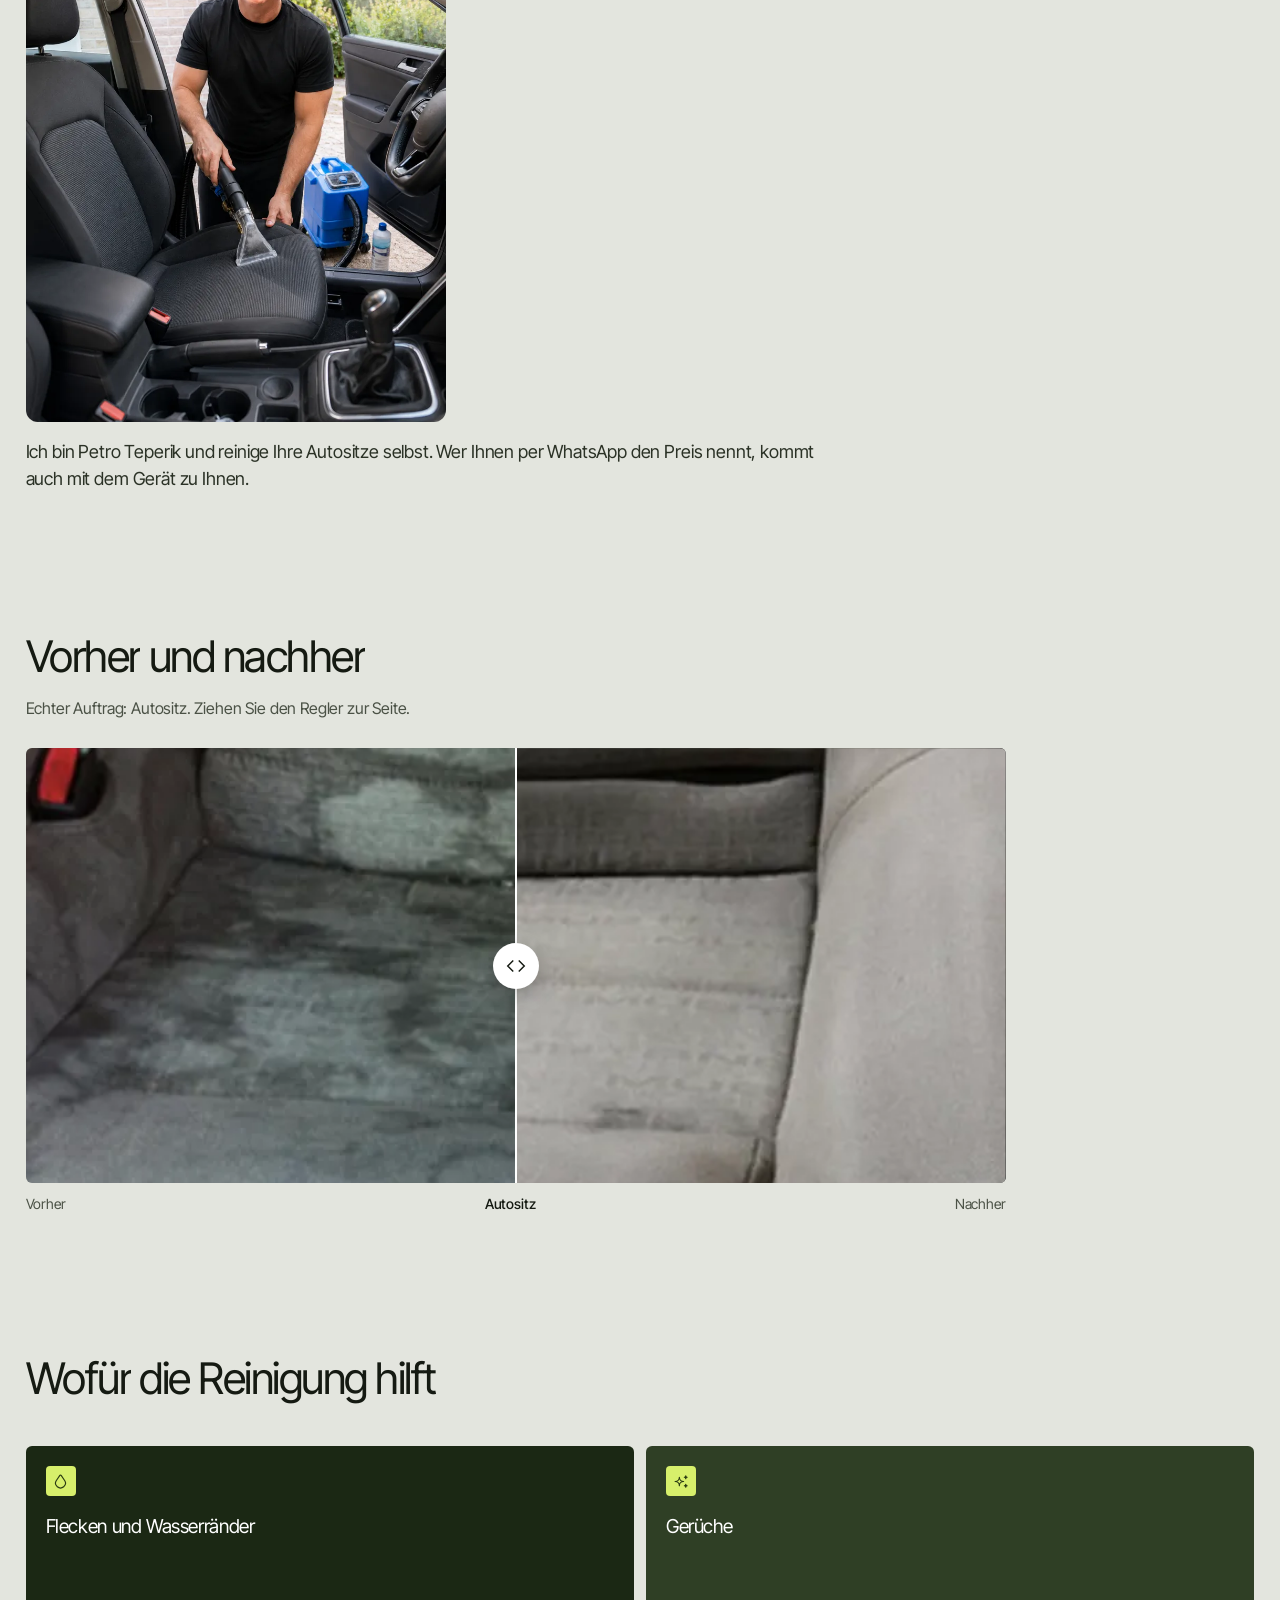
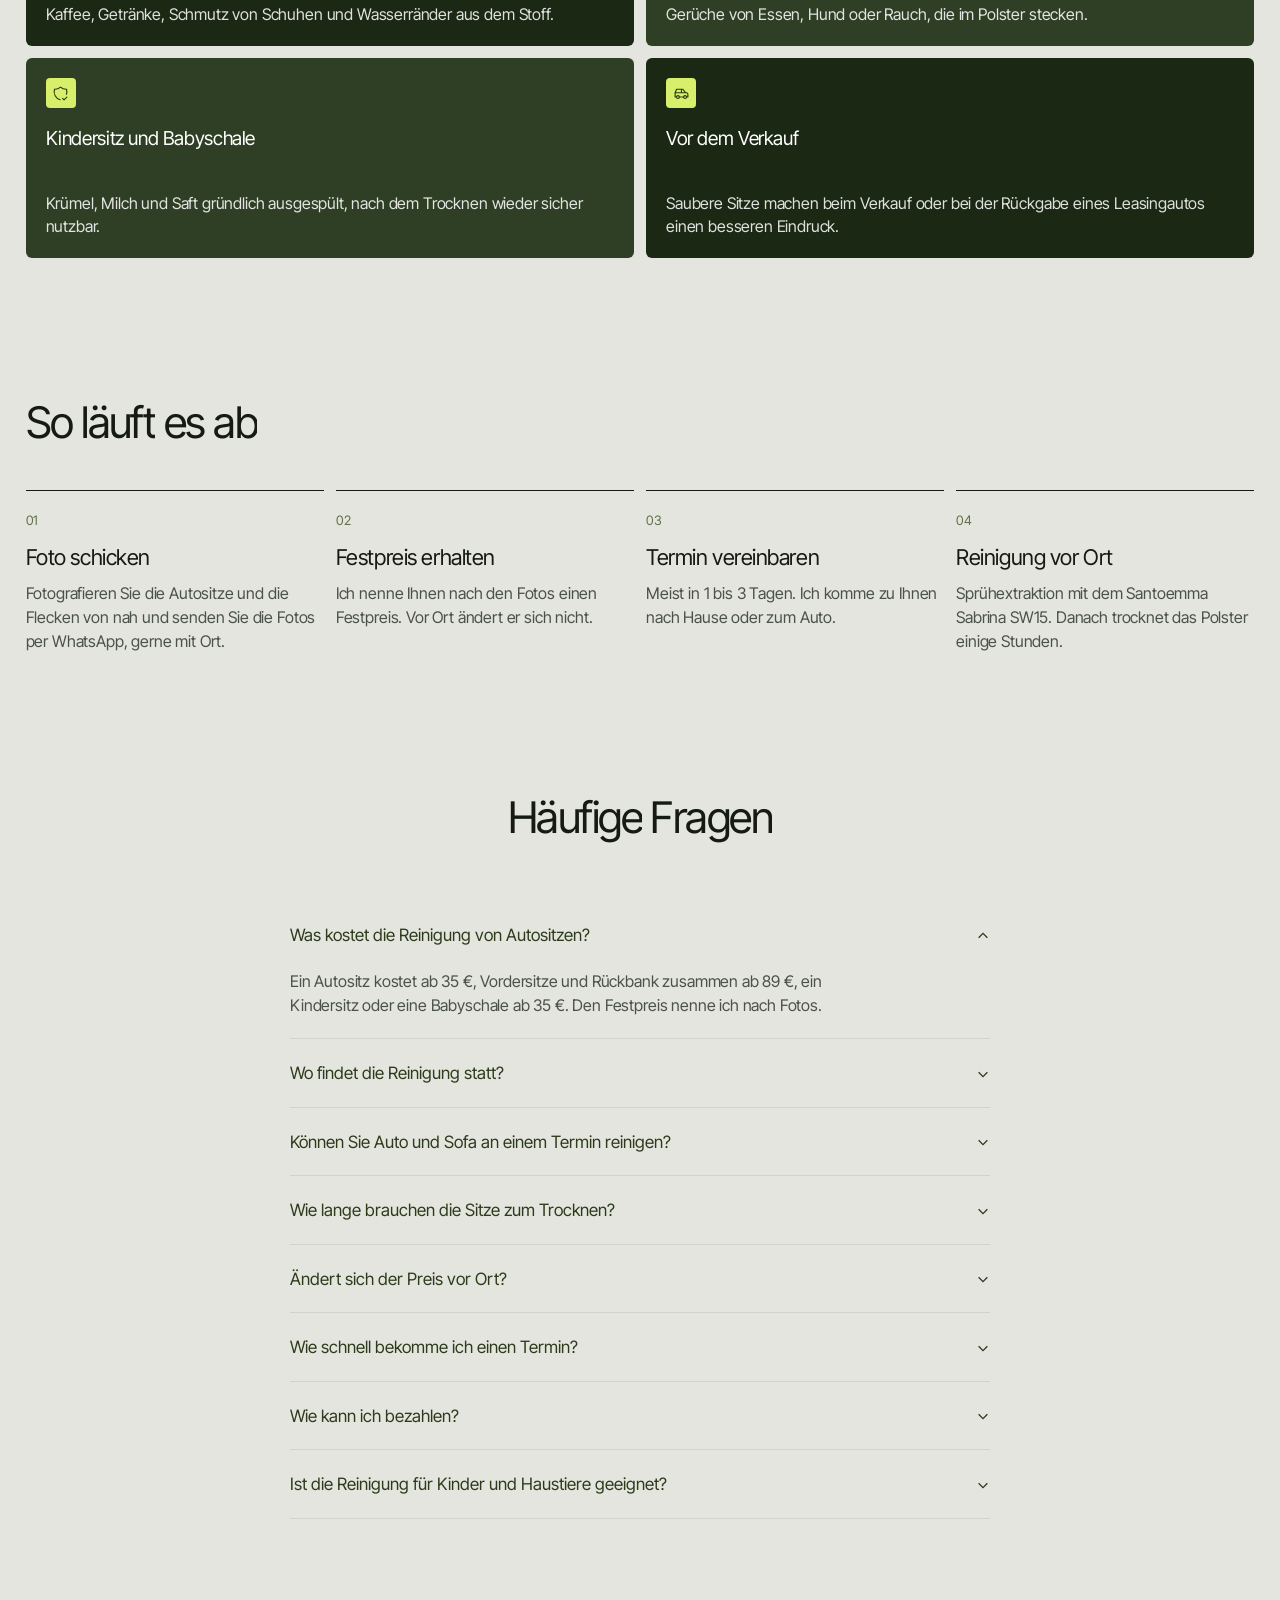
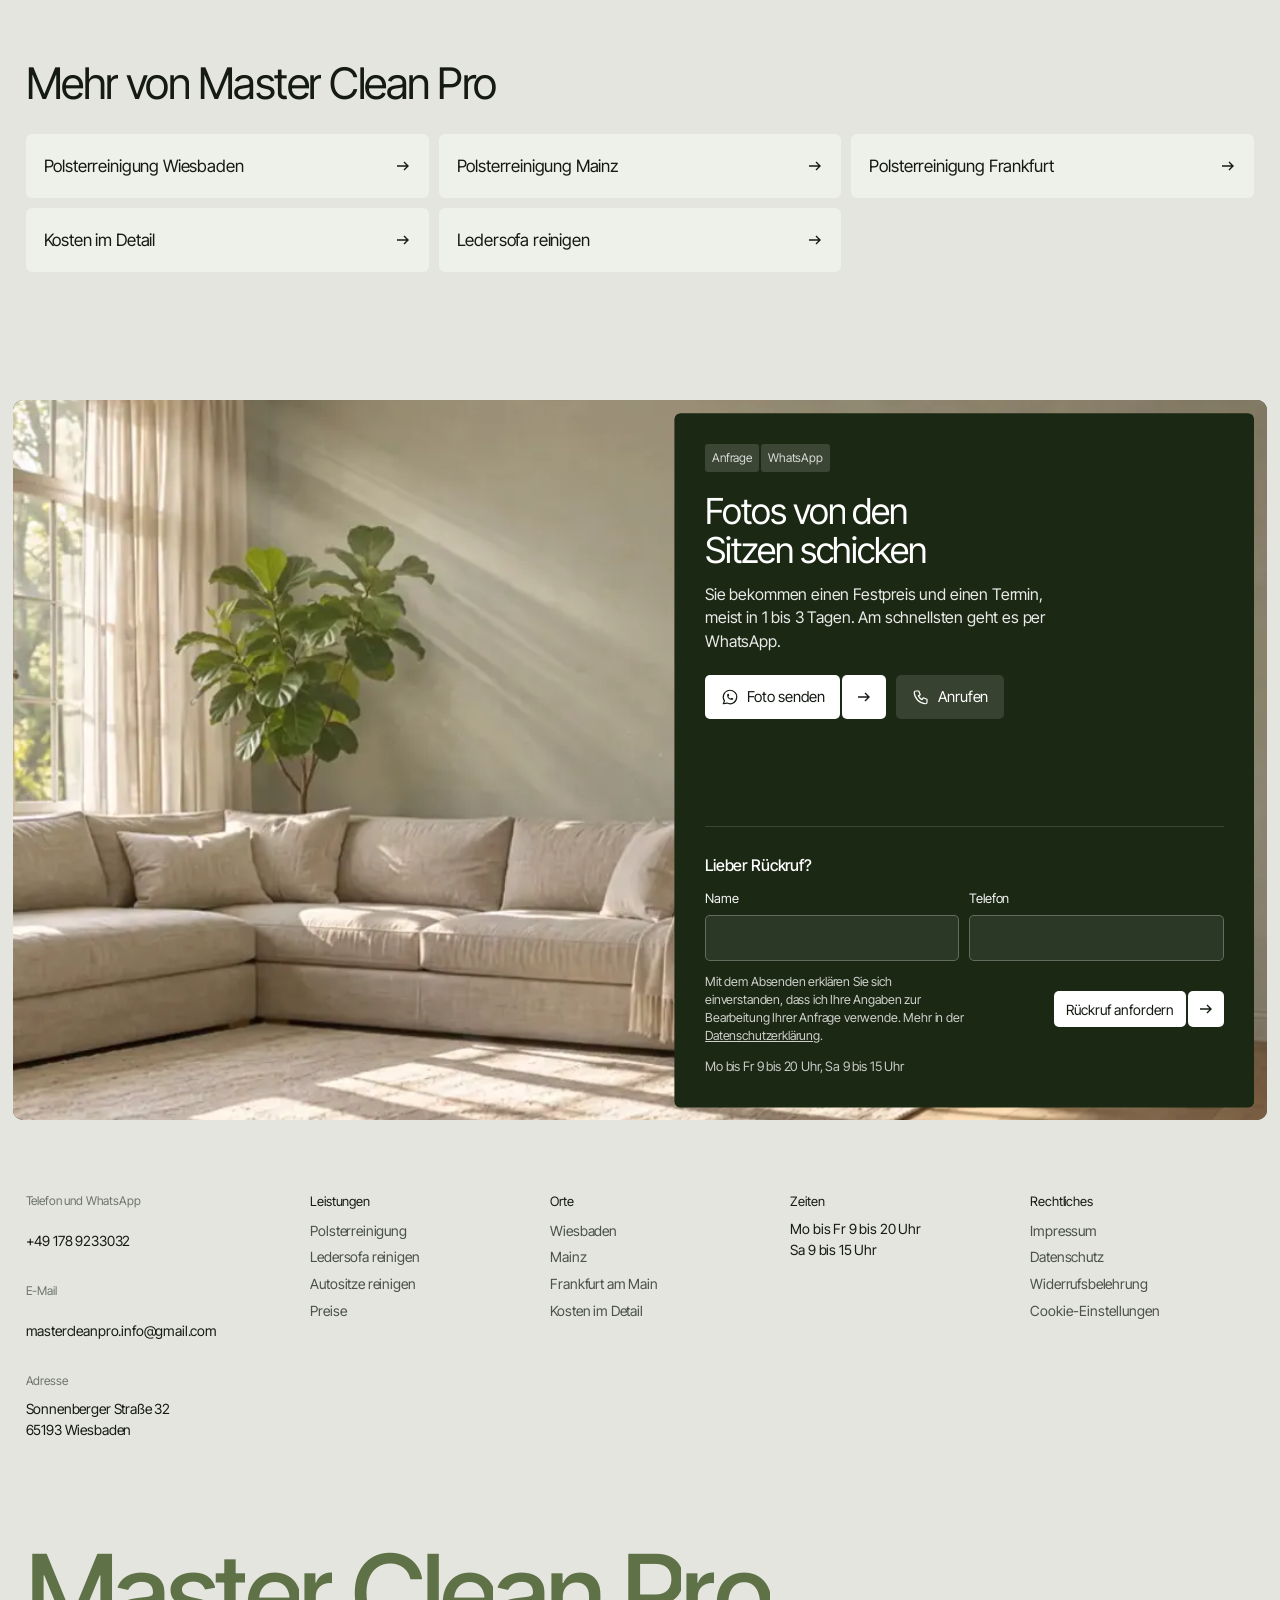
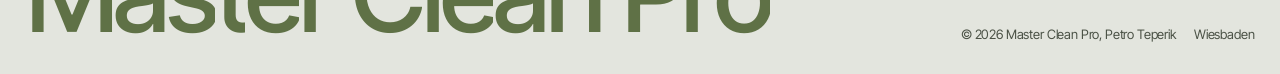
==== commit abc11e41: "change: 7 шт. (2026-11-14-a4-petro)" ====
--- a/autositze-reinigen.html
+++ b/autositze-reinigen.html
@@ -51,6 +51,8 @@
 <p class="ust rv">Als Kleinunternehmer nach § 19 UStG berechne ich keine Umsatzsteuer: Die genannten Preise sind Endpreise.</p>
 <div class="pfoot"><div class="rv"><b>Anfahrt pro Termin</b>Wiesbaden 0 €, Mainz 10 €, Frankfurt am Main 20 €, Umland nach Absprache.</div><div class="rv"><b>Mindestauftrag 79 €</b>pro Termin, mehrere Möbel lassen sich kombinieren.</div><div class="rv"><b>Festpreis nach Fotos</b>Vor Ort ändert sich der Preis nicht.</div></div>
 </div></section>
+<section class="sec stext" style="padding-top:0"><div class="inner narrow"><span class="tag"><span>·</span><span>Wer kommt</span></span><h2 class="h2">Vor der Tür steht, wer Ihnen geschrieben hat</h2><img src="assets/img/petro-autositz.webp" width="800" height="1000" alt="Petro Teperik reinigt einen Autositz" style="width:100%;max-width:420px;height:auto;border-radius:12px;display:block;margin:16px 0" loading="lazy"><p class="lead">Ich bin Petro Teperik und reinige Ihre Autositze selbst. Wer Ihnen per WhatsApp den Preis nennt, kommt auch mit dem Gerät zu Ihnen.</p></div></section>
+
 <section class="sec" style="padding-top:0"><div class="inner narrow2"><h2 class="h2 split">Vorher und nachher</h2><p class="lead rv">Echter Auftrag: Autositz. Ziehen Sie den Regler zur Seite.</p>
 <div class="rv" style="margin-top:28px"><div class="ba wide" style="--x:50%"><img src="assets/img/auto-vorher.webp" width="712" height="492" alt="Autositz vor der Reinigung" loading="lazy"><img class="after" src="assets/img/auto-nachher.webp" width="712" height="492" alt="Autositz nach der Reinigung" loading="lazy"><div class="hand"><span><svg viewBox="0 0 24 24"><path d="M9 6l-6 6 6 6M15 6l6 6-6 6"/></svg></span></div><input type="range" min="0" max="100" value="50" aria-label="Vorher und nachher vergleichen: Autositz"></div>
 <div class="bacap"><span>Vorher</span><b>Autositz</b><span>Nachher</span></div></div></div></section>
